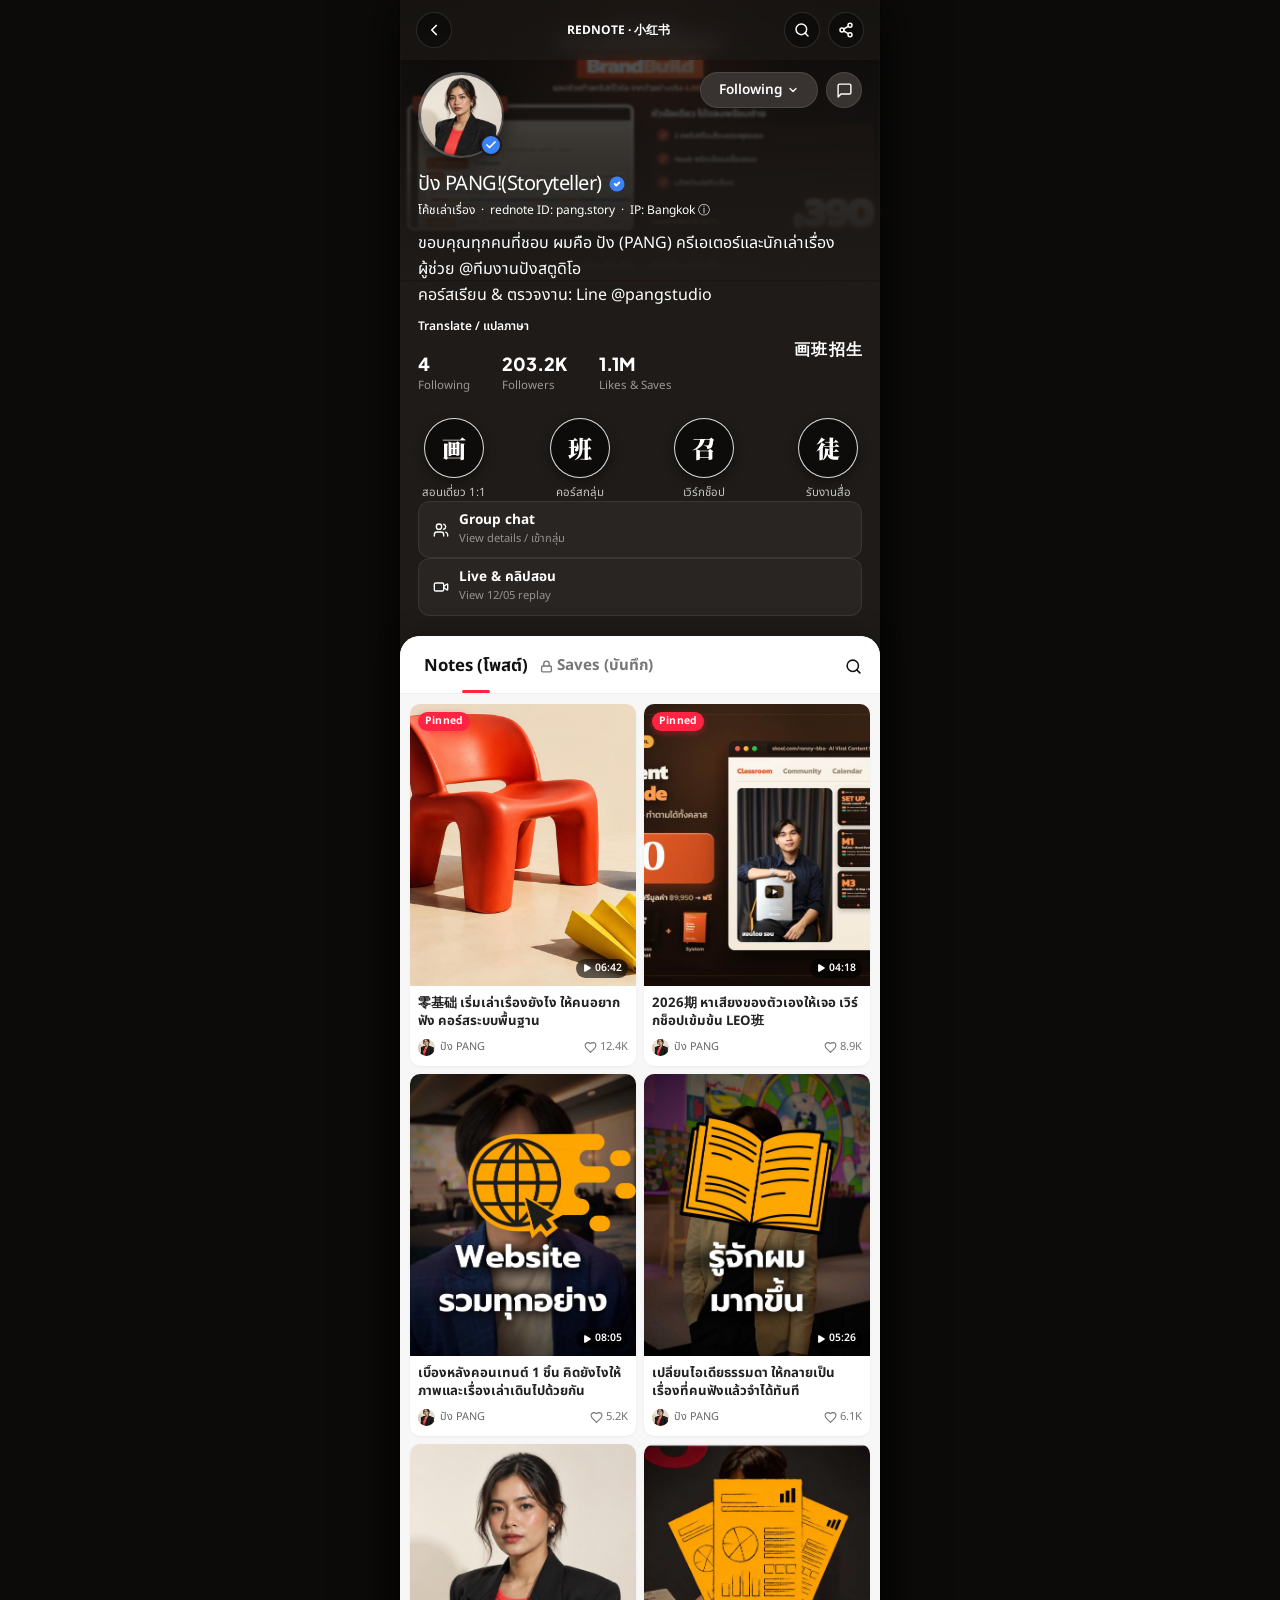
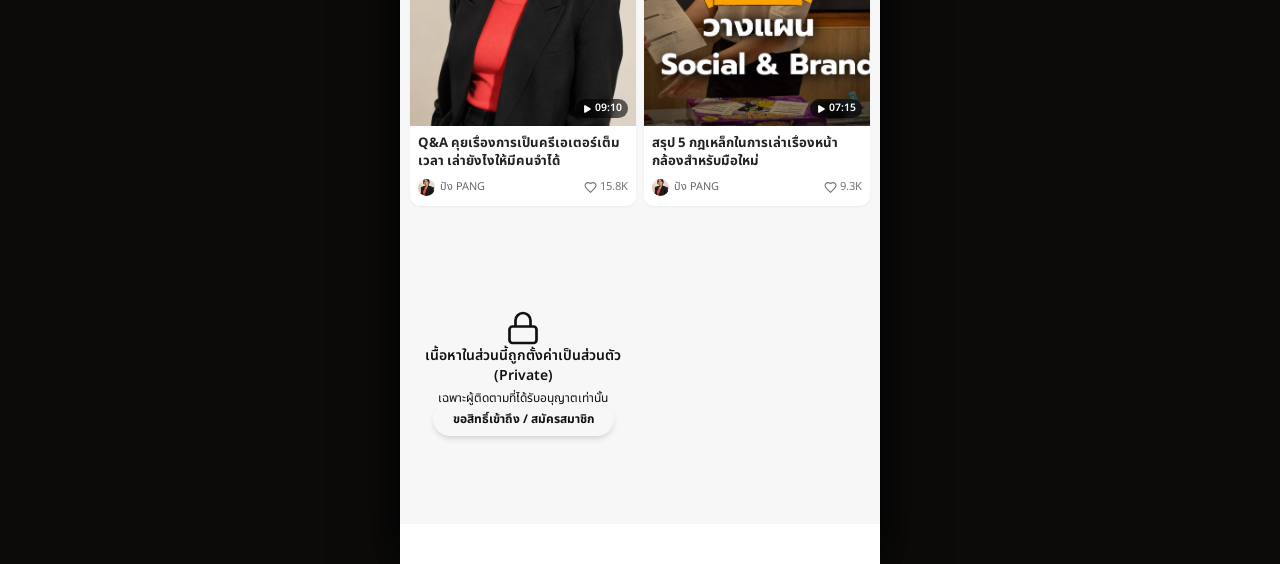
==== index.html @ a96acdc1 "feat: implement Xiaohongshu (RedNote) creator profile mobile app layout" ====
<!DOCTYPE html>
<html lang="th" class="scroll-smooth">
<head>
  <meta charset="utf-8" />
  <meta name="viewport" content="width=device-width, initial-scale=1, maximum-scale=1, user-scalable=no" />
  <title>ปัง PANG! · RedNote Profile (小红书)</title>
  <meta name="description" content="ขอบคุณทุกคนที่ติดตาม ผมคือ ปัง (PANG) โค้ชด้านเล่าเรื่องและคอนเทนต์" />
  <meta property="og:title" content="ปัง PANG! · RedNote Profile" />
  <meta property="og:description" content="เปลี่ยนเสียงของตัวเองให้กลายเป็นเรื่องราวที่คนจำได้" />
  <meta property="og:type" content="profile" />

  <link rel="preload" as="image" href="./images/creator-portrait.jpg" />
  <link rel="preload" as="image" href="./images/video-cover.jpg" />
  <link rel="preload" as="image" href="./images/banner_brandbuild.jpg" />

  <!-- Google Fonts -->
  <link rel="preconnect" href="https://fonts.googleapis.com" />
  <link rel="preconnect" href="https://fonts.gstatic.com" crossorigin />
  <link href="https://fonts.googleapis.com/css2?family=Noto+Sans+Thai:wght@300;400;500;600;700;800;900&family=Plus+Jakarta+Sans:wght@500;600;700;800&family=Noto+Serif+SC:wght@700;900&display=swap" rel="stylesheet" />

  <!-- Tailwind Base -->
  <link rel="stylesheet" href="./css/styles.css" />

  <style>
    :root {
      --rednote-red: #ff2442;
      --rednote-red-hover: #e01d39;
      --rednote-dark-bg: #1e1b18;
      --rednote-card-bg: #292522;
      --rednote-btn-bg: #383330;
      --rednote-border: rgba(255, 255, 255, 0.08);
      --font-thai: 'Noto Sans Thai', -apple-system, BlinkMacSystemFont, sans-serif;
      --font-en: 'Plus Jakarta Sans', -apple-system, BlinkMacSystemFont, sans-serif;
    }

    * {
      -webkit-tap-highlight-color: transparent;
      box-sizing: border-box;
    }

    body {
      background-color: #0c0b0a;
      color: #ffffff;
      font-family: var(--font-thai);
      margin: 0;
      padding: 0;
      min-height: 100vh;
      display: flex;
      justify-content: center;
    }

    /* RedNote Mobile Container Frame */
    .rednote-app-shell {
      width: 100%;
      max-width: 480px;
      min-height: 100vh;
      background-color: var(--rednote-dark-bg);
      position: relative;
      box-shadow: 0 0 50px rgba(0, 0, 0, 0.85);
      display: flex;
      flex-direction: column;
    }

    /* Banner Overlay */
    .banner-backdrop {
      position: absolute;
      top: 0;
      left: 0;
      right: 0;
      height: 280px;
      background-image: url('./images/banner_brandbuild.jpg');
      background-size: cover;
      background-position: center 30%;
      filter: brightness(0.45) blur(1px);
      z-index: 1;
    }
    .banner-gradient {
      position: absolute;
      top: 0;
      left: 0;
      right: 0;
      height: 280px;
      background: linear-gradient(180deg, rgba(30, 27, 24, 0.2) 0%, rgba(30, 27, 24, 0.85) 75%, var(--rednote-dark-bg) 100%);
      z-index: 2;
    }

    /* Top Nav Bar */
    .app-topbar {
      position: sticky;
      top: 0;
      z-index: 40;
      display: flex;
      align-items: center;
      justify-content: space-between;
      padding: 12px 16px;
      backdrop-filter: blur(10px);
      -webkit-backdrop-filter: blur(10px);
      background-color: rgba(30, 27, 24, 0.6);
    }
    .topbar-icon-btn {
      width: 36px;
      height: 36px;
      border-radius: 9999px;
      background-color: rgba(0, 0, 0, 0.35);
      border: 1px solid rgba(255, 255, 255, 0.12);
      display: flex;
      align-items: center;
      justify-content: center;
      color: #ffffff;
      cursor: pointer;
      transition: all 0.15s ease;
    }
    .topbar-icon-btn:hover {
      background-color: rgba(255, 255, 255, 0.2);
    }

    /* Profile Info Block */
    .profile-content {
      position: relative;
      z-index: 10;
      padding: 12px 18px 20px 18px;
    }

    .avatar-wrapper {
      position: relative;
      width: 86px;
      height: 86px;
      border-radius: 9999px;
      padding: 2.5px;
      background: linear-gradient(135deg, rgba(255,255,255,0.4), rgba(255,255,255,0.05));
      box-shadow: 0 8px 20px rgba(0, 0, 0, 0.5);
    }
    .avatar-img {
      width: 100%;
      height: 100%;
      border-radius: 9999px;
      object-fit: cover;
      object-position: top;
    }
    .verified-badge {
      position: absolute;
      bottom: 2px;
      right: 2px;
      width: 22px;
      height: 22px;
      background-color: #3b82f6;
      border-radius: 9999px;
      border: 2px solid var(--rednote-dark-bg);
      display: flex;
      align-items: center;
      justify-content: center;
      color: white;
    }

    /* Stats Numbers */
    .stat-item {
      display: flex;
      flex-direction: column;
      align-items: flex-start;
    }
    .stat-num {
      font-family: var(--font-en);
      font-weight: 800;
      font-size: 1.125rem;
      line-height: 1.1;
      color: #ffffff;
    }
    .stat-label {
      font-size: 0.72rem;
      color: rgba(255, 255, 255, 0.55);
      margin-top: 3px;
    }

    /* Action Buttons (Following, DM) */
    .btn-following {
      background-color: var(--rednote-btn-bg);
      color: #ffffff;
      font-size: 0.85rem;
      font-weight: 600;
      padding: 7px 18px;
      border-radius: 9999px;
      border: 1px solid rgba(255, 255, 255, 0.1);
      display: inline-flex;
      align-items: center;
      gap: 4px;
      cursor: pointer;
      transition: all 0.15s ease;
    }
    .btn-following.not-following {
      background-color: var(--rednote-red);
      border-color: var(--rednote-red);
    }
    .btn-dm {
      width: 36px;
      height: 36px;
      border-radius: 9999px;
      background-color: var(--rednote-btn-bg);
      border: 1px solid rgba(255, 255, 255, 0.1);
      display: inline-flex;
      align-items: center;
      justify-content: center;
      color: #ffffff;
      cursor: pointer;
      transition: all 0.15s ease;
      text-decoration: none;
    }
    .btn-dm:hover, .btn-following:hover {
      opacity: 0.9;
      transform: scale(0.98);
    }

    /* Highlight Stories (画 班 召 徒 Circles) */
    .highlight-story {
      display: flex;
      flex-direction: column;
      align-items: center;
      gap: 6px;
      text-decoration: none;
      cursor: pointer;
      transition: transform 0.15s ease;
    }
    .highlight-story:hover {
      transform: translateY(-2px);
    }
    .highlight-circle {
      width: 60px;
      height: 60px;
      border-radius: 9999px;
      background-color: #0d0c0a;
      border: 1.5px solid rgba(255, 255, 255, 0.85);
      box-shadow: 0 4px 12px rgba(0, 0, 0, 0.4);
      display: flex;
      align-items: center;
      justify-content: center;
      font-family: 'Noto Serif SC', serif, var(--font-thai);
      font-size: 1.5rem;
      font-weight: 900;
      color: #ffffff;
    }
    .highlight-label {
      font-size: 0.72rem;
      color: rgba(255, 255, 255, 0.75);
      font-weight: 400;
    }

    /* Feature Cards (Group chat, Live) */
    .feature-card {
      background-color: var(--rednote-card-bg);
      border: 1px solid var(--rednote-border);
      border-radius: 12px;
      padding: 10px 14px;
      display: flex;
      align-items: center;
      gap: 10px;
      text-decoration: none;
      color: #ffffff;
      transition: all 0.15s ease;
    }
    .feature-card:hover {
      background-color: #322d2a;
      border-color: rgba(255, 255, 255, 0.15);
    }
    .feature-title {
      font-size: 0.85rem;
      font-weight: 700;
      line-height: 1.2;
    }
    .feature-sub {
      font-size: 0.7rem;
      color: rgba(255, 255, 255, 0.5);
      margin-top: 2px;
    }

    /* White Feed Bottom Sheet */
    .feed-sheet {
      position: relative;
      z-index: 20;
      background-color: #ffffff;
      color: #111111;
      border-top-left-radius: 20px;
      border-top-right-radius: 20px;
      box-shadow: 0 -4px 25px rgba(0, 0, 0, 0.25);
      flex: 1;
      padding-bottom: 40px;
    }

    /* Feed Tab Bar */
    .feed-tabs {
      display: flex;
      align-items: center;
      justify-content: space-between;
      padding: 14px 18px 10px 18px;
      border-bottom: 1px solid #f0f0f0;
      position: sticky;
      top: 56px;
      background-color: #ffffff;
      border-top-left-radius: 20px;
      border-top-right-radius: 20px;
      z-index: 30;
    }
    .tab-btn {
      font-size: 0.95rem;
      font-weight: 700;
      color: #777777;
      padding: 4px 6px;
      position: relative;
      cursor: pointer;
      border: none;
      background: none;
      display: inline-flex;
      align-items: center;
      gap: 4px;
      transition: color 0.15s ease;
    }
    .tab-btn.active {
      color: #111111;
      font-size: 1.05rem;
    }
    .tab-btn.active::after {
      content: '';
      position: absolute;
      bottom: -10px;
      left: 50%;
      transform: translateX(-50%);
      width: 28px;
      height: 3px;
      border-radius: 9999px;
      background-color: var(--rednote-red);
    }

    /* 2-Column RedNote Post Cards Grid */
    .feed-grid {
      display: grid;
      grid-template-columns: repeat(2, minmax(0, 1fr));
      gap: 8px;
      padding: 10px 10px 30px 10px;
      background-color: #f7f7f8;
    }
    .feed-card {
      background-color: #ffffff;
      border-radius: 10px;
      overflow: hidden;
      box-shadow: 0 1px 3px rgba(0, 0, 0, 0.05);
      cursor: pointer;
      display: flex;
      flex-direction: column;
      text-decoration: none;
      color: inherit;
      transition: transform 0.15s ease, box-shadow 0.15s ease;
    }
    .feed-card:hover {
      transform: translateY(-2px);
      box-shadow: 0 4px 12px rgba(0, 0, 0, 0.1);
    }
    .card-thumb-wrap {
      position: relative;
      width: 100%;
      background-color: #e5e5e5;
      overflow: hidden;
    }
    .card-thumb {
      width: 100%;
      display: block;
      object-fit: cover;
      aspect-ratio: 4 / 5;
    }
    .card-thumb.landscape {
      aspect-ratio: 16 / 10;
    }
    .badge-pinned {
      position: absolute;
      top: 8px;
      left: 8px;
      background-color: var(--rednote-red);
      color: #ffffff;
      font-size: 0.65rem;
      font-weight: 700;
      padding: 2px 7px;
      border-radius: 9999px;
      box-shadow: 0 2px 6px rgba(255, 36, 66, 0.4);
      z-index: 5;
      letter-spacing: 0.02em;
    }
    .badge-video {
      position: absolute;
      bottom: 8px;
      right: 8px;
      background-color: rgba(0, 0, 0, 0.6);
      backdrop-filter: blur(4px);
      color: #ffffff;
      font-size: 0.65rem;
      font-weight: 600;
      padding: 2px 6px;
      border-radius: 9999px;
      display: flex;
      align-items: center;
      gap: 3px;
      z-index: 5;
    }
    .card-body {
      padding: 9px 8px 10px 8px;
      display: flex;
      flex-direction: column;
      justify-content: space-between;
      flex: 1;
    }
    .card-title {
      font-size: 0.825rem;
      font-weight: 700;
      line-height: 1.35;
      color: #222222;
      display: -webkit-box;
      -webkit-line-clamp: 2;
      -webkit-box-orient: vertical;
      overflow: hidden;
      margin: 0;
    }
    .card-footer {
      display: flex;
      align-items: center;
      justify-content: space-between;
      margin-top: 8px;
    }
    .card-author {
      display: flex;
      align-items: center;
      gap: 5px;
      min-width: 0;
    }
    .card-author-avatar {
      width: 17px;
      height: 17px;
      border-radius: 9999px;
      object-fit: cover;
      flex-shrink: 0;
    }
    .card-author-name {
      font-size: 0.68rem;
      color: #666666;
      white-space: nowrap;
      overflow: hidden;
      text-overflow: ellipsis;
    }
    .like-btn {
      display: flex;
      align-items: center;
      gap: 3px;
      font-size: 0.7rem;
      color: #777777;
      background: none;
      border: none;
      padding: 0;
      cursor: pointer;
      flex-shrink: 0;
    }
    .like-btn.liked {
      color: var(--rednote-red);
    }
    .like-btn.liked svg {
      fill: var(--rednote-red);
      stroke: var(--rednote-red);
    }

    /* Modal / Popup for Contact and Video */
    .rednote-modal {
      display: none;
      position: fixed;
      inset: 0;
      z-index: 100;
      place-items: center;
      padding: 16px;
      background-color: rgba(0, 0, 0, 0.85);
      backdrop-filter: blur(8px);
    }
    .rednote-modal:target, .rednote-modal.open {
      display: grid !important;
    }
    .modal-box {
      width: 100%;
      max-width: 400px;
      background-color: #231f1d;
      border-radius: 20px;
      border: 1px solid rgba(255, 255, 255, 0.12);
      overflow: hidden;
      box-shadow: 0 25px 60px rgba(0, 0, 0, 0.8);
      color: #ffffff;
      animation: modalPop 0.2s cubic-bezier(0.16, 1, 0.3, 1);
    }
    @keyframes modalPop {
      0% { opacity: 0; transform: scale(0.95); }
      100% { opacity: 1; transform: scale(1); }
    }
  </style>
</head>
<body>

  <!-- Outer App Shell (Simulating Xiaohongshu / RedNote profile screen) -->
  <div class="rednote-app-shell">

    <!-- Cinematic Banner Background Layer -->
    <div class="banner-backdrop"></div>
    <div class="banner-gradient"></div>

    <!-- 1. Top Header Bar -->
    <header class="app-topbar">
      <!-- Back Arrow -->
      <a href="#top" class="topbar-icon-btn" aria-label="Back">
        <svg xmlns="http://www.w3.org/2000/svg" width="18" height="18" viewBox="0 0 24 24" fill="none" stroke="currentColor" stroke-width="2.2" stroke-linecap="round" stroke-linejoin="round"><path d="m15 18-6-6 6-6"/></svg>
      </a>

      <!-- Center Title (Shown on scroll or subtitled) -->
      <span class="font-bold text-xs tracking-wider uppercase text-white/70">RedNote · 小红书</span>

      <!-- Right Action Icons: Search & Share -->
      <div class="flex items-center gap-2">
        <button type="button" class="topbar-icon-btn" aria-label="Search" onclick="document.getElementById('feed-search').focus()">
          <svg xmlns="http://www.w3.org/2000/svg" width="16" height="16" viewBox="0 0 24 24" fill="none" stroke="currentColor" stroke-width="2.2" stroke-linecap="round" stroke-linejoin="round"><circle cx="11" cy="11" r="8"/><path d="m21 21-4.3-4.3"/></svg>
        </button>
        <a href="#contact-modal" class="topbar-icon-btn" aria-label="Share Profile">
          <svg xmlns="http://www.w3.org/2000/svg" width="16" height="16" viewBox="0 0 24 24" fill="none" stroke="currentColor" stroke-width="2.2" stroke-linecap="round" stroke-linejoin="round"><circle cx="18" cy="5" r="3"/><circle cx="6" cy="12" r="3"/><circle cx="18" cy="19" r="3"/><line x1="8.59" x2="15.42" y1="13.51" y2="17.49"/><line x1="15.41" x2="8.59" y1="6.51" y2="10.49"/></svg>
        </a>
      </div>
    </header>

    <!-- 2. Creator Profile Section -->
    <section class="profile-content">
      <!-- Avatar & Verified Badge -->
      <div class="flex items-start justify-between">
        <div class="avatar-wrapper">
          <img
            src="./images/creator-portrait.jpg"
            alt="ปัง PANG! (Storyteller)"
            class="avatar-img"
          />
          <div class="verified-badge" title="Official Verified Creator">
            <svg xmlns="http://www.w3.org/2000/svg" width="12" height="12" viewBox="0 0 24 24" fill="none" stroke="currentColor" stroke-width="3.5" stroke-linecap="round" stroke-linejoin="round"><path d="M20 6 9 17l-5-5"/></svg>
          </div>
        </div>

        <!-- Follow & Message Actions (RedNote Style) -->
        <div class="flex items-center gap-2 pt-2">
          <button id="follow-btn" type="button" class="btn-following" onclick="toggleFollow()">
            <span id="follow-text">Following</span>
            <svg id="follow-arrow" xmlns="http://www.w3.org/2000/svg" width="12" height="12" viewBox="0 0 24 24" fill="none" stroke="currentColor" stroke-width="2.5" stroke-linecap="round" stroke-linejoin="round"><path d="m6 9 6 6 6-6"/></svg>
          </button>
          <a href="#contact-modal" class="btn-dm" aria-label="Send direct message">
            <svg xmlns="http://www.w3.org/2000/svg" width="17" height="17" viewBox="0 0 24 24" fill="none" stroke="currentColor" stroke-width="2" stroke-linecap="round" stroke-linejoin="round"><path d="M21 15a2 2 0 0 1-2 2H7l-4 4V5a2 2 0 0 1 2-2h14a2 2 0 0 1 2 2z"/></svg>
          </a>
        </div>
      </div>

      <!-- Creator Name with Verified Mark -->
      <div class="mt-3 flex items-center gap-1.5">
        <h1 class="text-xl font-extrabold tracking-tight text-white flex items-center gap-1.5">
          <span>ปัง PANG!(Storyteller)</span>
          <svg class="text-[#3b82f6] shrink-0" width="18" height="18" viewBox="0 0 24 24" fill="#3b82f6"><circle cx="12" cy="12" r="10"/><path d="m9 12 2 2 4-4" fill="none" stroke="#ffffff" stroke-width="2.5" stroke-linecap="round" stroke-linejoin="round"/></svg>
        </h1>
      </div>

      <!-- ID, Category & Location Tag -->
      <div class="mt-1 flex flex-wrap items-center gap-1.5 text-xs text-white/50">
        <span>โค้ชเล่าเรื่อง</span>
        <span>·</span>
        <span>rednote ID: pang.story</span>
        <span>·</span>
        <span>IP: Bangkok ⓘ</span>
      </div>

      <!-- Bio / Description -->
      <div class="mt-3 text-[13px] leading-relaxed text-white/90">
        <p>ขอบคุณทุกคนที่ชอบ ผมคือ ปัง (PANG) ครีเอเตอร์และนักเล่าเรื่อง</p>
        <p class="text-white/70">ผู้ช่วย @ทีมงานปังสตูดิโอ</p>
        <p class="text-white/70">คอร์สเรียน & ตรวจงาน: Line @pangstudio</p>
        <p class="mt-1">
          <a href="#contact-modal" class="text-xs font-semibold text-white/50 hover:text-white/80 underline decoration-white/30">Translate / แปลภาษา</a>
        </p>
      </div>

      <!-- Watermark behind header (Directly from user reference screenshot) -->
      <div class="absolute right-4 top-14 font-serif text-5xl font-black tracking-widest text-white/10 select-none pointer-events-none z-0">
        画班招生
      </div>

      <!-- Stats Bar (Following, Followers, Likes & Saves) -->
      <div class="mt-4 flex items-center gap-8">
        <div class="stat-item">
          <span class="stat-num">4</span>
          <span class="stat-label">Following</span>
        </div>
        <div class="stat-item">
          <span class="stat-num">203.2K</span>
          <span class="stat-label">Followers</span>
        </div>
        <div class="stat-item">
          <span class="stat-num">1.1M</span>
          <span class="stat-label">Likes & Saves</span>
        </div>
      </div>

      <!-- 3. RedNote Highlight Story Circles (画 班 召 徒 / เล่า เรื่อง เป็น ภาพ) -->
      <div class="mt-6 flex items-center justify-between px-1">
        <!-- Circle 1: เล่า / 1:1 -->
        <a href="#contact-modal" class="highlight-story">
          <div class="highlight-circle">
            <span>画</span>
          </div>
          <span class="highlight-label">สอนเดี่ยว 1:1</span>
        </a>

        <!-- Circle 2: คอร์ส / 班 -->
        <a href="#contact-modal" class="highlight-story">
          <div class="highlight-circle">
            <span>班</span>
          </div>
          <span class="highlight-label">คอร์สกลุ่ม</span>
        </a>

        <!-- Circle 3: เวิร์กช็อป / 召 -->
        <a href="#contact-modal" class="highlight-story">
          <div class="highlight-circle">
            <span>召</span>
          </div>
          <span class="highlight-label">เวิร์กช็อป</span>
        </a>

        <!-- Circle 4: ผลงาน / 徒 -->
        <a href="#contact-modal" class="highlight-story">
          <div class="highlight-circle">
            <span>徒</span>
          </div>
          <span class="highlight-label">รับงานสื่อ</span>
        </a>
      </div>

      <!-- 4. Quick Action Cards (Group chat & Live Replay) -->
      <div class="mt-5 grid grid-cols-2 gap-2.5">
        <a href="#contact-modal" class="feature-card">
          <div class="grid size-8 shrink-0 place-items-center rounded-lg bg-white/10 text-white">
            <svg xmlns="http://www.w3.org/2000/svg" width="16" height="16" viewBox="0 0 24 24" fill="none" stroke="currentColor" stroke-width="2" stroke-linecap="round" stroke-linejoin="round"><path d="M16 21v-2a4 4 0 0 0-4-4H6a4 4 0 0 0-4 4v2"/><circle cx="9" cy="7" r="4"/><path d="M22 21v-2a4 4 0 0 0-3-3.87"/><path d="M16 3.13a4 4 0 0 1 0 7.75"/></svg>
          </div>
          <div>
            <div class="feature-title">Group chat</div>
            <div class="feature-sub">View details / เข้ากลุ่ม</div>
          </div>
        </a>

        <a href="#work-video-modal" class="feature-card">
          <div class="grid size-8 shrink-0 place-items-center rounded-lg bg-white/10 text-white">
            <svg xmlns="http://www.w3.org/2000/svg" width="16" height="16" viewBox="0 0 24 24" fill="none" stroke="currentColor" stroke-width="2" stroke-linecap="round" stroke-linejoin="round"><path d="m16 13 5.223 3.482a.5.5 0 0 0 .777-.416V7.934a.5.5 0 0 0-.777-.416L16 11"/><rect width="14" height="12" x="2" y="6" rx="2"/></svg>
          </div>
          <div>
            <div class="feature-title">Live & คลิปสอน</div>
            <div class="feature-sub">View 12/05 replay</div>
          </div>
        </a>
      </div>
    </section>

    <!-- 5. White Feed Bottom Sheet (Notes & Saves Tabs) -->
    <section class="feed-sheet">
      <!-- Feed Tab Bar -->
      <div class="feed-tabs">
        <div class="flex items-center gap-6">
          <button type="button" class="tab-btn active" id="tab-notes" onclick="switchTab('notes')">
            <span>Notes (โพสต์)</span>
          </button>
          <button type="button" class="tab-btn" id="tab-saves" onclick="switchTab('saves')">
            <svg xmlns="http://www.w3.org/2000/svg" width="13" height="13" viewBox="0 0 24 24" fill="none" stroke="currentColor" stroke-width="2.5" stroke-linecap="round" stroke-linejoin="round"><rect width="18" height="11" x="3" y="11" rx="2" ry="2"/><path d="M7 11V7a5 5 0 0 1 10 0v4"/></svg>
            <span>Saves (บันทึก)</span>
          </button>
        </div>

        <!-- Search Icon inside feed -->
        <button type="button" class="p-1.5 text-gray-500 hover:text-black transition" onclick="focusSearch()">
          <svg xmlns="http://www.w3.org/2000/svg" width="17" height="17" viewBox="0 0 24 24" fill="none" stroke="currentColor" stroke-width="2.2" stroke-linecap="round" stroke-linejoin="round"><circle cx="11" cy="11" r="8"/><path d="m21 21-4.3-4.3"/></svg>
        </button>
      </div>

      <!-- Search Input Box (Hidden by default, togglable) -->
      <div id="search-box" class="hidden px-3 pt-2.5">
        <input
          id="feed-search"
          type="text"
          placeholder="ค้นหาคอนเทนต์ในโพสต์..."
          oninput="filterPosts(this.value)"
          class="w-full rounded-full border border-gray-200 bg-gray-100 px-4 py-1.5 text-xs text-black outline-none focus:border-red-500"
        />
      </div>

      <!-- 6. 2-Column RedNote Post Cards Grid (Notes Feed) -->
      <div id="notes-grid" class="feed-grid">

        <!-- Card 1: Pinned / ปักหมุด (Cover Video) -->
        <div class="feed-card" onclick="openPostModal('เริ่มเล่าเรื่องยังไง ให้คนอยากฟัง (คอร์สระบบพื้นฐาน)', './images/video-cover.jpg', '06:42', 'แชร์วิธีเรียบเรียงความคิดให้เป็นโครงสร้างเรื่องเล่าที่คนอยากฟังจนจบ เหมาะสำหรับคนที่อยากเริ่มต้นทำคอนเทนต์แต่ไม่รู้จะเริ่มตรงไหน')">
          <div class="card-thumb-wrap">
            <span class="badge-pinned">Pinned</span>
            <span class="badge-video">
              <svg xmlns="http://www.w3.org/2000/svg" width="10" height="10" viewBox="0 0 24 24" fill="currentColor"><path d="M5 5a2 2 0 0 1 3.008-1.728l11.997 6.998a2 2 0 0 1 .003 3.458l-12 7A2 2 0 0 1 5 19z"/></svg>
              06:42
            </span>
            <img src="./images/video-cover.jpg" alt="เริ่มเล่าเรื่องยังไง" class="card-thumb" />
          </div>
          <div class="card-body">
            <h3 class="card-title">零基础 เริ่มเล่าเรื่องยังไง ให้คนอยากฟัง คอร์สระบบพื้นฐาน</h3>
            <div class="card-footer">
              <div class="card-author">
                <img src="./images/creator-portrait.jpg" alt="PANG" class="card-author-avatar" />
                <span class="card-author-name">ปัง PANG</span>
              </div>
              <button type="button" class="like-btn" onclick="event.stopPropagation(); toggleLike(this, 12400)">
                <svg xmlns="http://www.w3.org/2000/svg" width="13" height="13" viewBox="0 0 24 24" fill="none" stroke="currentColor" stroke-width="2" stroke-linecap="round" stroke-linejoin="round"><path d="M19 14c1.49-1.46 3-3.21 3-5.5A5.5 5.5 0 0 0 16.5 3c-1.76 0-3 .5-4.5 2-1.5-1.5-2.74-2-4.5-2A5.5 5.5 0 0 0 2 8.5c0 2.3 1.5 4.05 3 5.5l7 7Z"/></svg>
                <span>12.4K</span>
              </button>
            </div>
          </div>
        </div>

        <!-- Card 2: Pinned / ปักหมุด (2026 เวิร์กช็อป) -->
        <div class="feed-card" onclick="openPostModal('2026期 หาเสียงของตัวเองให้เจอ เวิร์กช็อปออนไลน์', './images/banner_aivcs.jpg', '04:18', 'เวิร์กช็อปเข้มข้น 8 สัปดาห์ ค้นหาแก่นแท้และสไตล์ของตัวเอง ไม่ต้องตามใคร พร้อมแบบฝึกหัดและการตรวจการบ้านรายคน')">
          <div class="card-thumb-wrap">
            <span class="badge-pinned">Pinned</span>
            <span class="badge-video">
              <svg xmlns="http://www.w3.org/2000/svg" width="10" height="10" viewBox="0 0 24 24" fill="currentColor"><path d="M5 5a2 2 0 0 1 3.008-1.728l11.997 6.998a2 2 0 0 1 .003 3.458l-12 7A2 2 0 0 1 5 19z"/></svg>
              04:18
            </span>
            <img src="./images/banner_aivcs.jpg" alt="2026 หาเสียงของตัวเองให้เจอ" class="card-thumb" />
          </div>
          <div class="card-body">
            <h3 class="card-title">2026期 หาเสียงของตัวเองให้เจอ เวิร์กช็อปเข้มข้น LEO班</h3>
            <div class="card-footer">
              <div class="card-author">
                <img src="./images/creator-portrait.jpg" alt="PANG" class="card-author-avatar" />
                <span class="card-author-name">ปัง PANG</span>
              </div>
              <button type="button" class="like-btn" onclick="event.stopPropagation(); toggleLike(this, 8900)">
                <svg xmlns="http://www.w3.org/2000/svg" width="13" height="13" viewBox="0 0 24 24" fill="none" stroke="currentColor" stroke-width="2" stroke-linecap="round" stroke-linejoin="round"><path d="M19 14c1.49-1.46 3-3.21 3-5.5A5.5 5.5 0 0 0 16.5 3c-1.76 0-3 .5-4.5 2-1.5-1.5-2.74-2-4.5-2A5.5 5.5 0 0 0 2 8.5c0 2.3 1.5 4.05 3 5.5l7 7Z"/></svg>
                <span>8.9K</span>
              </button>
            </div>
          </div>
        </div>

        <!-- Card 3: เบื้องหลังคอนเทนต์หนึ่งชิ้น -->
        <div class="feed-card" onclick="openPostModal('เบื้องหลังคอนเทนต์หนึ่งชิ้น ตั้งแต่ไอเดียจนถ่ายจบ', './images/grid_1.jpg', '08:05', 'เจาะลึกกระบวนการคิด เบื้องหลังการเตรียมพร็อพ การเซ็ตฉาก และการใช้ Storyboard ให้ทำงานได้ไวขึ้น')">
          <div class="card-thumb-wrap">
            <span class="badge-video">
              <svg xmlns="http://www.w3.org/2000/svg" width="10" height="10" viewBox="0 0 24 24" fill="currentColor"><path d="M5 5a2 2 0 0 1 3.008-1.728l11.997 6.998a2 2 0 0 1 .003 3.458l-12 7A2 2 0 0 1 5 19z"/></svg>
              08:05
            </span>
            <img src="./images/grid_1.jpg" alt="เบื้องหลังคอนเทนต์" class="card-thumb" />
          </div>
          <div class="card-body">
            <h3 class="card-title">เบื้องหลังคอนเทนต์ 1 ชิ้น คิดยังไงให้ภาพและเรื่องเล่าเดินไปด้วยกัน</h3>
            <div class="card-footer">
              <div class="card-author">
                <img src="./images/creator-portrait.jpg" alt="PANG" class="card-author-avatar" />
                <span class="card-author-name">ปัง PANG</span>
              </div>
              <button type="button" class="like-btn" onclick="event.stopPropagation(); toggleLike(this, 5210)">
                <svg xmlns="http://www.w3.org/2000/svg" width="13" height="13" viewBox="0 0 24 24" fill="none" stroke="currentColor" stroke-width="2" stroke-linecap="round" stroke-linejoin="round"><path d="M19 14c1.49-1.46 3-3.21 3-5.5A5.5 5.5 0 0 0 16.5 3c-1.76 0-3 .5-4.5 2-1.5-1.5-2.74-2-4.5-2A5.5 5.5 0 0 0 2 8.5c0 2.3 1.5 4.05 3 5.5l7 7Z"/></svg>
                <span>5.2K</span>
              </button>
            </div>
          </div>
        </div>

        <!-- Card 4: เปลี่ยนไอเดียธรรมดา -->
        <div class="feed-card" onclick="openPostModal('เปลี่ยนไอเดียธรรมดา ให้กลายเป็นเรื่องที่คนอยากแชร์', './images/grid_2.jpg', '05:26', 'เทคนิค Hook ใน 3 วินาทีแรก และการสร้างจังหวะจะโคนในการเล่าเรื่องให้ผู้ฟังรู้สึกมีส่วนร่วมตลอดเวลา')">
          <div class="card-thumb-wrap">
            <span class="badge-video">
              <svg xmlns="http://www.w3.org/2000/svg" width="10" height="10" viewBox="0 0 24 24" fill="currentColor"><path d="M5 5a2 2 0 0 1 3.008-1.728l11.997 6.998a2 2 0 0 1 .003 3.458l-12 7A2 2 0 0 1 5 19z"/></svg>
              05:26
            </span>
            <img src="./images/grid_2.jpg" alt="เปลี่ยนไอเดียธรรมดา" class="card-thumb" />
          </div>
          <div class="card-body">
            <h3 class="card-title">เปลี่ยนไอเดียธรรมดา ให้กลายเป็นเรื่องที่คนฟังแล้วจำได้ทันที</h3>
            <div class="card-footer">
              <div class="card-author">
                <img src="./images/creator-portrait.jpg" alt="PANG" class="card-author-avatar" />
                <span class="card-author-name">ปัง PANG</span>
              </div>
              <button type="button" class="like-btn" onclick="event.stopPropagation(); toggleLike(this, 6140)">
                <svg xmlns="http://www.w3.org/2000/svg" width="13" height="13" viewBox="0 0 24 24" fill="none" stroke="currentColor" stroke-width="2" stroke-linecap="round" stroke-linejoin="round"><path d="M19 14c1.49-1.46 3-3.21 3-5.5A5.5 5.5 0 0 0 16.5 3c-1.76 0-3 .5-4.5 2-1.5-1.5-2.74-2-4.5-2A5.5 5.5 0 0 0 2 8.5c0 2.3 1.5 4.05 3 5.5l7 7Z"/></svg>
                <span>6.1K</span>
              </button>
            </div>
          </div>
        </div>

        <!-- Card 5: คุยเรื่องการเป็นครีเอเตอร์ -->
        <div class="feed-card" onclick="openPostModal('Q&A คุยเรื่องการเป็นครีเอเตอร์เต็มเวลา เล่ายังไงให้คนจำได้', './images/creator-portrait.jpg', '09:10', 'ตอบคำถามยอดฮิตจากผู้เรียน: จะเริ่มสร้างตัวตนต้องทำอย่างไร มีความกลัวกล้องแก้ยังไง และการวางแผนคอนเทนต์ระยะยาว')">
          <div class="card-thumb-wrap">
            <span class="badge-video">
              <svg xmlns="http://www.w3.org/2000/svg" width="10" height="10" viewBox="0 0 24 24" fill="currentColor"><path d="M5 5a2 2 0 0 1 3.008-1.728l11.997 6.998a2 2 0 0 1 .003 3.458l-12 7A2 2 0 0 1 5 19z"/></svg>
              09:10
            </span>
            <img src="./images/creator-portrait.jpg" alt="คุยเรื่องการเป็นครีเอเตอร์" class="card-thumb" />
          </div>
          <div class="card-body">
            <h3 class="card-title">Q&A คุยเรื่องการเป็นครีเอเตอร์เต็มเวลา เล่ายังไงให้มีคนจำได้</h3>
            <div class="card-footer">
              <div class="card-author">
                <img src="./images/creator-portrait.jpg" alt="PANG" class="card-author-avatar" />
                <span class="card-author-name">ปัง PANG</span>
              </div>
              <button type="button" class="like-btn" onclick="event.stopPropagation(); toggleLike(this, 15800)">
                <svg xmlns="http://www.w3.org/2000/svg" width="13" height="13" viewBox="0 0 24 24" fill="none" stroke="currentColor" stroke-width="2" stroke-linecap="round" stroke-linejoin="round"><path d="M19 14c1.49-1.46 3-3.21 3-5.5A5.5 5.5 0 0 0 16.5 3c-1.76 0-3 .5-4.5 2-1.5-1.5-2.74-2-4.5-2A5.5 5.5 0 0 0 2 8.5c0 2.3 1.5 4.05 3 5.5l7 7Z"/></svg>
                <span>15.8K</span>
              </button>
            </div>
          </div>
        </div>

        <!-- Card 6: สรุป 5 กฎเหล็ก -->
        <div class="feed-card" onclick="openPostModal('สรุป 5 กฎเหล็กในการเล่าเรื่องสำหรับมือใหม่', './images/grid_3.jpg', '07:15', '5 สิ่งที่ควรทำและ 3 สิ่งที่ห้ามทำเมื่อเริ่มเล่าเรื่องหน้ากล้อง พร้อมสูตรสคริปต์ 1 นาทีที่ใครก็พูดตามได้')">
          <div class="card-thumb-wrap">
            <span class="badge-video">
              <svg xmlns="http://www.w3.org/2000/svg" width="10" height="10" viewBox="0 0 24 24" fill="currentColor"><path d="M5 5a2 2 0 0 1 3.008-1.728l11.997 6.998a2 2 0 0 1 .003 3.458l-12 7A2 2 0 0 1 5 19z"/></svg>
              07:15
            </span>
            <img src="./images/grid_3.jpg" alt="สรุป 5 กฎเหล็ก" class="card-thumb" />
          </div>
          <div class="card-body">
            <h3 class="card-title">สรุป 5 กฎเหล็กในการเล่าเรื่องหน้ากล้องสำหรับมือใหม่</h3>
            <div class="card-footer">
              <div class="card-author">
                <img src="./images/creator-portrait.jpg" alt="PANG" class="card-author-avatar" />
                <span class="card-author-name">ปัง PANG</span>
              </div>
              <button type="button" class="like-btn" onclick="event.stopPropagation(); toggleLike(this, 9320)">
                <svg xmlns="http://www.w3.org/2000/svg" width="13" height="13" viewBox="0 0 24 24" fill="none" stroke="currentColor" stroke-width="2" stroke-linecap="round" stroke-linejoin="round"><path d="M19 14c1.49-1.46 3-3.21 3-5.5A5.5 5.5 0 0 0 16.5 3c-1.76 0-3 .5-4.5 2-1.5-1.5-2.74-2-4.5-2A5.5 5.5 0 0 0 2 8.5c0 2.3 1.5 4.05 3 5.5l7 7Z"/></svg>
                <span>9.3K</span>
              </button>
            </div>
          </div>
        </div>

      </div>

      <!-- Saves Feed (Hidden by default, shown when Saves tab is active) -->
      <div id="saves-grid" class="feed-grid hidden">
        <div class="col-span-2 py-16 text-center text-gray-400">
          <svg class="mx-auto mb-3 text-gray-300" width="36" height="36" viewBox="0 0 24 24" fill="none" stroke="currentColor" stroke-width="1.8"><rect width="18" height="11" x="3" y="11" rx="2" ry="2"/><path d="M7 11V7a5 5 0 0 1 10 0v4"/></svg>
          <p class="text-sm font-semibold text-gray-600">เนื้อหาในส่วนนี้ถูกตั้งค่าเป็นส่วนตัว (Private)</p>
          <p class="mt-1 text-xs text-gray-400">เฉพาะผู้ติดตามที่ได้รับอนุญาตเท่านั้น</p>
          <a href="#contact-modal" class="mt-4 inline-block rounded-full bg-[#ff2442] px-5 py-2 text-xs font-bold text-white shadow-md">
            ขอสิทธิ์เข้าถึง / สมัครสมาชิก
          </a>
        </div>
      </div>
    </section>

  </div>

  <!-- 7. Interactive Post Detail Modal -->
  <div id="post-modal" class="rednote-modal" onclick="closePostModal(event)">
    <div class="modal-box" onclick="event.stopPropagation()">
      <div class="relative">
        <img id="modal-img" src="./images/video-cover.jpg" alt="Cover" class="aspect-video w-full object-cover" />
        <button type="button" onclick="closePostModal()" class="absolute right-3 top-3 grid size-8 place-items-center rounded-full bg-black/60 text-white backdrop-blur-sm hover:bg-black/90">
          <svg xmlns="http://www.w3.org/2000/svg" width="16" height="16" viewBox="0 0 24 24" fill="none" stroke="currentColor" stroke-width="2.5"><path d="M18 6 6 18"/><path d="m6 6 12 12"/></svg>
        </button>
        <span id="modal-badge" class="absolute bottom-3 right-3 rounded-full bg-black/70 px-2.5 py-1 text-xs font-bold text-white">06:42</span>
      </div>
      <div class="p-5">
        <div class="flex items-center gap-2 mb-3">
          <img src="./images/creator-portrait.jpg" alt="Author" class="size-6 rounded-full object-cover" />
          <span class="text-xs font-bold text-white">ปัง PANG!(Storyteller)</span>
          <span class="text-xs text-white/40">· เจ้าของโพสต์</span>
        </div>
        <h2 id="modal-title" class="text-base font-extrabold text-white leading-snug">ชื่อโพสต์</h2>
        <p id="modal-desc" class="mt-2 text-xs leading-relaxed text-white/70">รายละเอียดคอนเทนต์</p>

        <div class="mt-6 flex items-center gap-3">
          <a href="https://www.youtube.com/" target="_blank" rel="noreferrer" class="flex-1 rounded-full bg-[#ff2442] py-2.5 text-center text-xs font-bold text-white shadow-md hover:bg-[#e01d39] transition">
            ▶ ดูคลิปเต็มบน YouTube
          </a>
          <a href="#contact-modal" class="flex-1 rounded-full border border-white/20 bg-white/10 py-2.5 text-center text-xs font-bold text-white hover:bg-white/20 transition">
            💬 ทักคุยเรื่องคอร์ส
          </a>
        </div>
      </div>
    </div>
  </div>

  <!-- 8. Contact & Social Channels Modal -->
  <div id="contact-modal" class="rednote-modal">
    <a href="#" class="absolute inset-0"></a>
    <div class="modal-box relative z-10 p-6">
      <div class="flex items-center justify-between border-b border-white/10 pb-4">
        <div>
          <span class="text-xs font-bold text-[#ff2442]">REDNOTE · ช่องทางติดต่อ</span>
          <h3 class="text-lg font-extrabold text-white mt-0.5">ติดต่อครีเอเตอร์ ปัง (PANG)</h3>
        </div>
        <a href="#" class="grid size-8 place-items-center rounded-full bg-white/10 text-white/70 hover:bg-white/20 hover:text-white">
          <svg xmlns="http://www.w3.org/2000/svg" width="16" height="16" viewBox="0 0 24 24" fill="none" stroke="currentColor" stroke-width="2.5"><path d="M18 6 6 18"/><path d="m6 6 12 12"/></svg>
        </a>
      </div>

      <p class="mt-3 text-xs leading-relaxed text-white/70">
        สนใจเรียน 1:1, คอร์สกลุ่ม หรือติดต่องานบรรยายและโปรดักชัน สามารถเลือกติดต่อได้ตามช่องทางด้านล่างครับ:
      </p>

      <div class="mt-5 grid grid-cols-2 gap-2.5">
        <a href="https://line.me/" target="_blank" rel="noreferrer" class="flex items-center gap-2 rounded-xl border border-white/15 bg-white/5 p-3 text-xs font-bold text-white hover:border-[#ff2442] hover:bg-white/10 transition">
          <span class="grid size-6 place-items-center rounded-lg bg-[#06c755] text-white text-[10px]">LINE</span>
          <span>LINE Official</span>
        </a>

        <a href="https://www.instagram.com/" target="_blank" rel="noreferrer" class="flex items-center gap-2 rounded-xl border border-white/15 bg-white/5 p-3 text-xs font-bold text-white hover:border-[#ff2442] hover:bg-white/10 transition">
          <span class="grid size-6 place-items-center rounded-lg bg-gradient-to-tr from-[#fd5949] to-[#d6249f] text-white text-[10px]">IG</span>
          <span>Instagram</span>
        </a>

        <a href="https://www.youtube.com/" target="_blank" rel="noreferrer" class="flex items-center gap-2 rounded-xl border border-white/15 bg-white/5 p-3 text-xs font-bold text-white hover:border-[#ff2442] hover:bg-white/10 transition">
          <span class="grid size-6 place-items-center rounded-lg bg-[#ff0000] text-white text-[10px]">YT</span>
          <span>YouTube</span>
        </a>

        <a href="mailto:hello@example.com" class="flex items-center gap-2 rounded-xl border border-white/15 bg-white/5 p-3 text-xs font-bold text-white hover:border-[#ff2442] hover:bg-white/10 transition">
          <span class="grid size-6 place-items-center rounded-lg bg-[#3b82f6] text-white text-[10px]">@</span>
          <span>Email Us</span>
        </a>
      </div>

      <div class="mt-5 border-t border-white/10 pt-4 text-center">
        <p class="text-[11px] text-white/40">© 2026 PANG STUDIO · REDNOTE PROFILE</p>
      </div>
    </div>
  </div>

  <!-- 9. Video Replay Modal -->
  <div id="work-video-modal" class="rednote-modal">
    <a href="#" class="absolute inset-0"></a>
    <div class="modal-box relative z-10 p-6">
      <div class="flex items-center justify-between border-b border-white/10 pb-3">
        <h3 class="text-sm font-bold text-white">Live Replay & คอร์สวิดีโอ</h3>
        <a href="#" class="grid size-8 place-items-center rounded-full bg-white/10 text-white/70 hover:bg-white/20 hover:text-white">
          <svg xmlns="http://www.w3.org/2000/svg" width="16" height="16" viewBox="0 0 24 24" fill="none" stroke="currentColor" stroke-width="2.5"><path d="M18 6 6 18"/><path d="m6 6 12 12"/></svg>
        </a>
      </div>
      <div class="mt-4">
        <img src="./images/video-cover.jpg" alt="Video cover" class="aspect-video w-full rounded-xl object-cover" />
        <h4 class="mt-3 text-sm font-extrabold text-white">เริ่มเล่าเรื่องยังไง ให้คนอยากฟัง (Live 12/05)</h4>
        <p class="mt-1 text-xs text-white/60">บันทึกวิดีโอคอร์สถ่ายทอดสดความยาว 45 นาที พร้อมเอกสารประกอบการเรียน</p>
        <a href="https://www.youtube.com/" target="_blank" rel="noreferrer" class="mt-4 block rounded-full bg-[#ff2442] py-2.5 text-center text-xs font-bold text-white shadow-md hover:bg-[#e01d39] transition">
          ▶ ดูวิดีโอย้อนหลังแบบเต็ม
        </a>
      </div>
    </div>
  </div>

  <!-- JavaScript Interactivity -->
  <script>
    // 1. Follow Button Toggle
    let isFollowing = true;
    function toggleFollow() {
      isFollowing = !isFollowing;
      const btn = document.getElementById('follow-btn');
      const text = document.getElementById('follow-text');
      const arrow = document.getElementById('follow-arrow');

      if (isFollowing) {
        btn.classList.remove('not-following');
        text.textContent = 'Following';
        arrow.style.display = 'inline-block';
      } else {
        btn.classList.add('not-following');
        text.textContent = '+ Follow';
        arrow.style.display = 'none';
      }
    }

    // 2. Tab Switcher (Notes vs Saves)
    function switchTab(tab) {
      const tabNotes = document.getElementById('tab-notes');
      const tabSaves = document.getElementById('tab-saves');
      const gridNotes = document.getElementById('notes-grid');
      const gridSaves = document.getElementById('saves-grid');

      if (tab === 'notes') {
        tabNotes.classList.add('active');
        tabSaves.classList.remove('active');
        gridNotes.classList.remove('hidden');
        gridSaves.classList.add('hidden');
      } else {
        tabSaves.classList.add('active');
        tabNotes.classList.remove('active');
        gridSaves.classList.remove('hidden');
        gridNotes.classList.add('hidden');
      }
    }

    // 3. Search Focus
    function focusSearch() {
      const searchBox = document.getElementById('search-box');
      searchBox.classList.toggle('hidden');
      if (!searchBox.classList.contains('hidden')) {
        document.getElementById('feed-search').focus();
      }
    }

    // 4. Like Counter Toggle
    function toggleLike(btn, baseCount) {
      const isLiked = btn.classList.contains('liked');
      const span = btn.querySelector('span');

      if (isLiked) {
        btn.classList.remove('liked');
        span.textContent = formatCount(baseCount);
      } else {
        btn.classList.add('liked');
        span.textContent = formatCount(baseCount + 1);
      }
    }

    function formatCount(num) {
      if (num >= 1000) {
        return (num / 1000).toFixed(1) + 'K';
      }
      return num;
    }

    // 5. Post Detail Modal
    function openPostModal(title, img, badge, desc) {
      document.getElementById('modal-title').textContent = title;
      document.getElementById('modal-img').src = img;
      document.getElementById('modal-badge').textContent = badge;
      document.getElementById('modal-desc').textContent = desc;
      document.getElementById('post-modal').classList.add('open');
    }

    function closePostModal(e) {
      document.getElementById('post-modal').classList.remove('open');
    }

    // 6. Filter posts
    function filterPosts(keyword) {
      const cards = document.querySelectorAll('#notes-grid .feed-card');
      const lower = keyword.toLowerCase().trim();
      cards.forEach(card => {
        const title = card.querySelector('.card-title').textContent.toLowerCase();
        if (!lower || title.includes(lower)) {
          card.style.display = 'flex';
        } else {
          card.style.display = 'none';
        }
      });
    }
  </script>
</body>
</html>
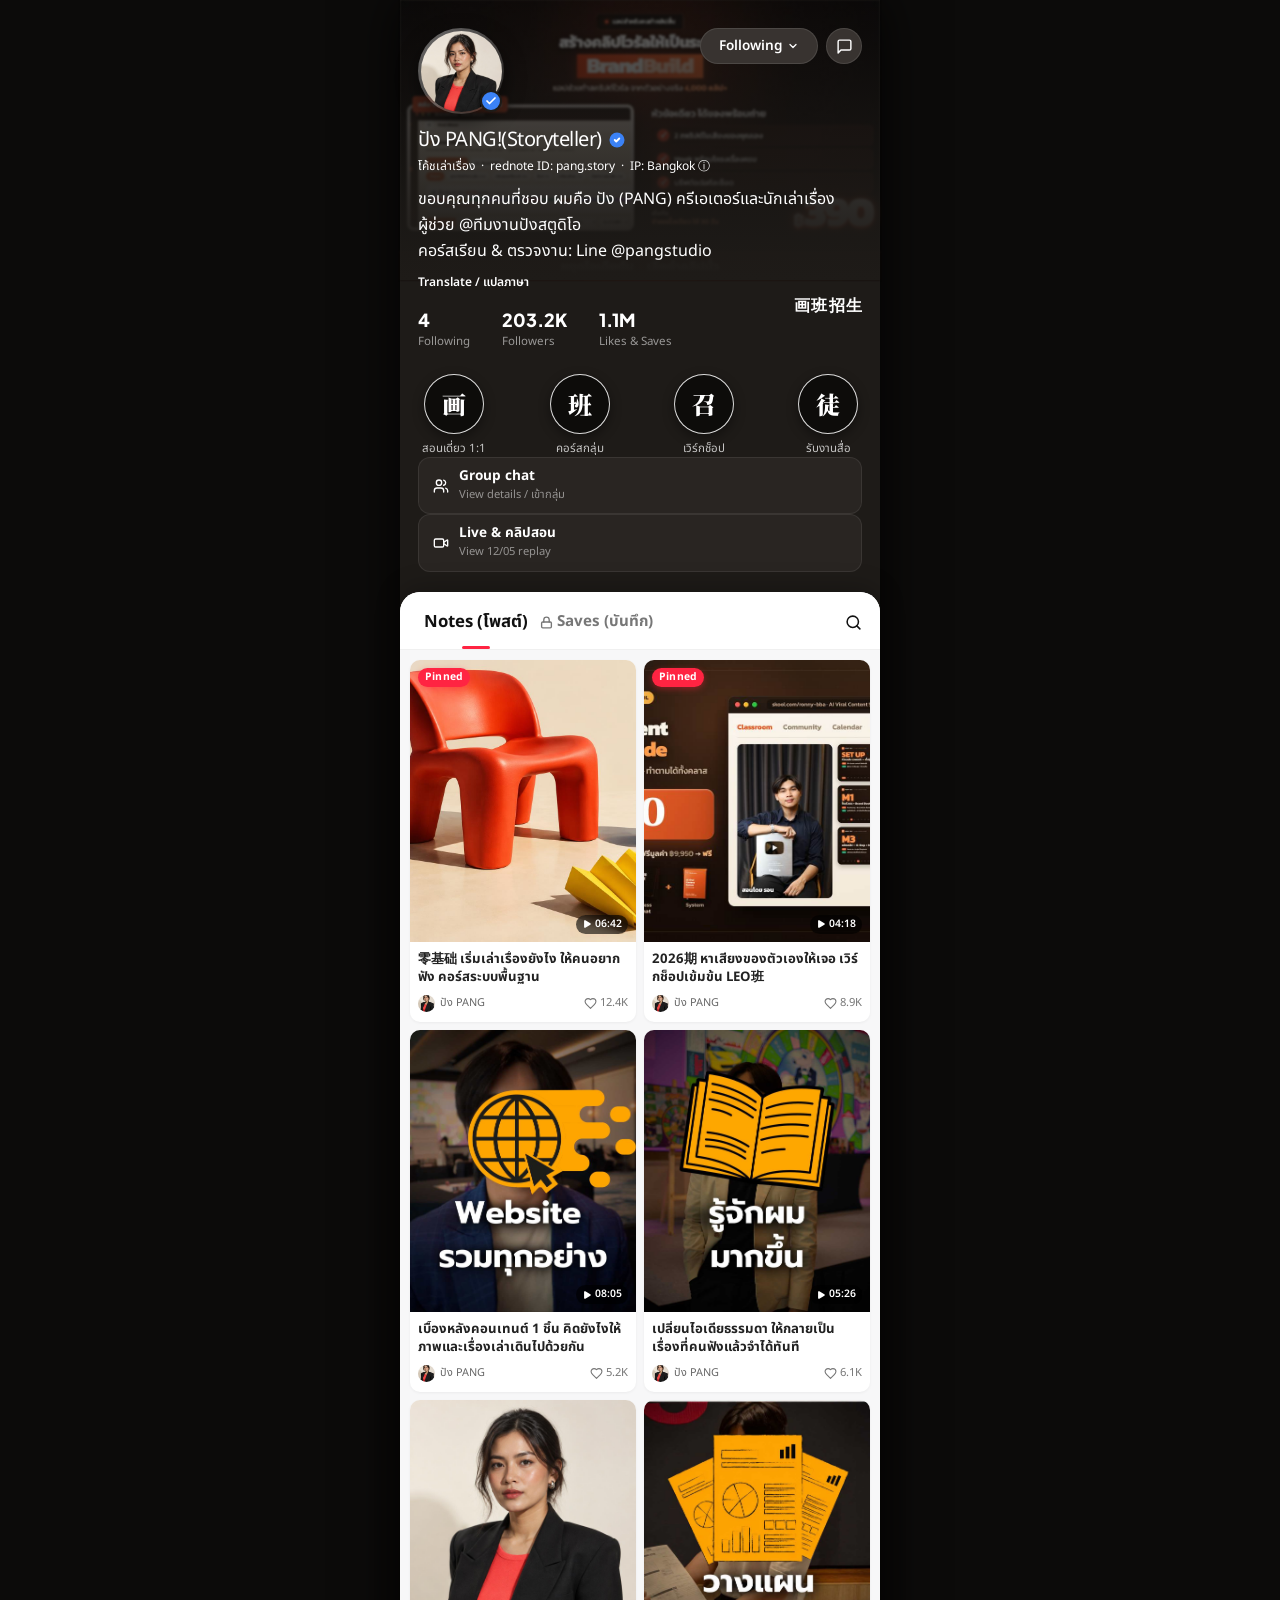
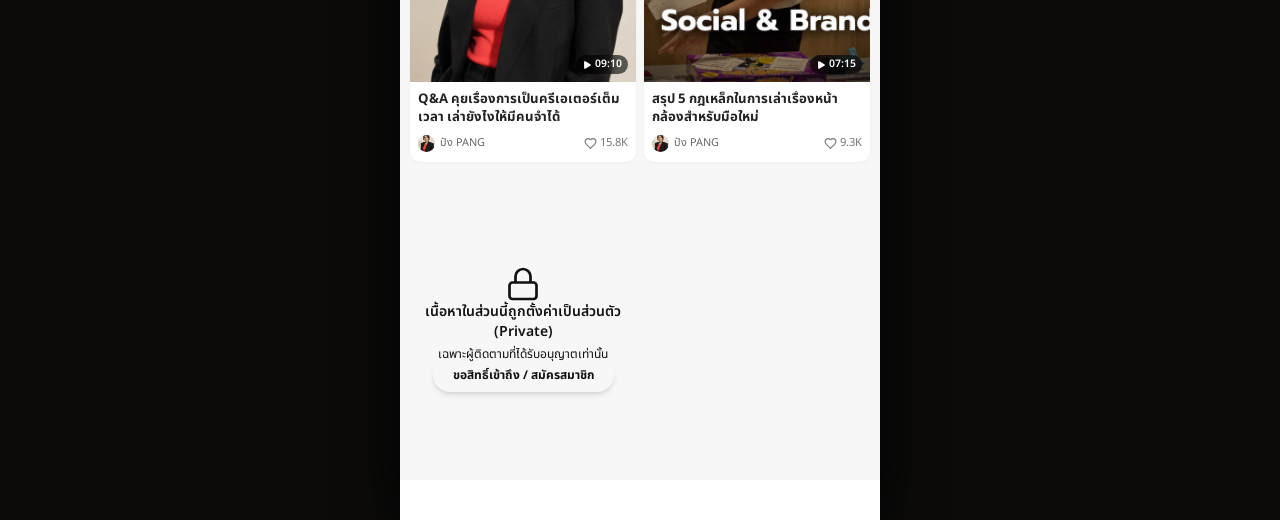
==== commit 6ed1bbba: "refactor: remove top header bar with RedNote label" ====
--- a/index.html
+++ b/index.html
@@ -118,7 +118,7 @@
     .profile-content {
       position: relative;
       z-index: 10;
-      padding: 12px 18px 20px 18px;
+      padding: 28px 18px 20px 18px;
     }
 
     .avatar-wrapper {
@@ -292,7 +292,7 @@
       padding: 14px 18px 10px 18px;
       border-bottom: 1px solid #f0f0f0;
       position: sticky;
-      top: 56px;
+      top: 0;
       background-color: #ffffff;
       border-top-left-radius: 20px;
       border-top-right-radius: 20px;
@@ -501,26 +501,7 @@
     <div class="banner-backdrop"></div>
     <div class="banner-gradient"></div>
 
-    <!-- 1. Top Header Bar -->
-    <header class="app-topbar">
-      <!-- Back Arrow -->
-      <a href="#top" class="topbar-icon-btn" aria-label="Back">
-        <svg xmlns="http://www.w3.org/2000/svg" width="18" height="18" viewBox="0 0 24 24" fill="none" stroke="currentColor" stroke-width="2.2" stroke-linecap="round" stroke-linejoin="round"><path d="m15 18-6-6 6-6"/></svg>
-      </a>
-
-      <!-- Center Title (Shown on scroll or subtitled) -->
-      <span class="font-bold text-xs tracking-wider uppercase text-white/70">RedNote · 小红书</span>
-
-      <!-- Right Action Icons: Search & Share -->
-      <div class="flex items-center gap-2">
-        <button type="button" class="topbar-icon-btn" aria-label="Search" onclick="document.getElementById('feed-search').focus()">
-          <svg xmlns="http://www.w3.org/2000/svg" width="16" height="16" viewBox="0 0 24 24" fill="none" stroke="currentColor" stroke-width="2.2" stroke-linecap="round" stroke-linejoin="round"><circle cx="11" cy="11" r="8"/><path d="m21 21-4.3-4.3"/></svg>
-        </button>
-        <a href="#contact-modal" class="topbar-icon-btn" aria-label="Share Profile">
-          <svg xmlns="http://www.w3.org/2000/svg" width="16" height="16" viewBox="0 0 24 24" fill="none" stroke="currentColor" stroke-width="2.2" stroke-linecap="round" stroke-linejoin="round"><circle cx="18" cy="5" r="3"/><circle cx="6" cy="12" r="3"/><circle cx="18" cy="19" r="3"/><line x1="8.59" x2="15.42" y1="13.51" y2="17.49"/><line x1="15.41" x2="8.59" y1="6.51" y2="10.49"/></svg>
-        </a>
-      </div>
-    </header>
+
 
     <!-- 2. Creator Profile Section -->
     <section class="profile-content">
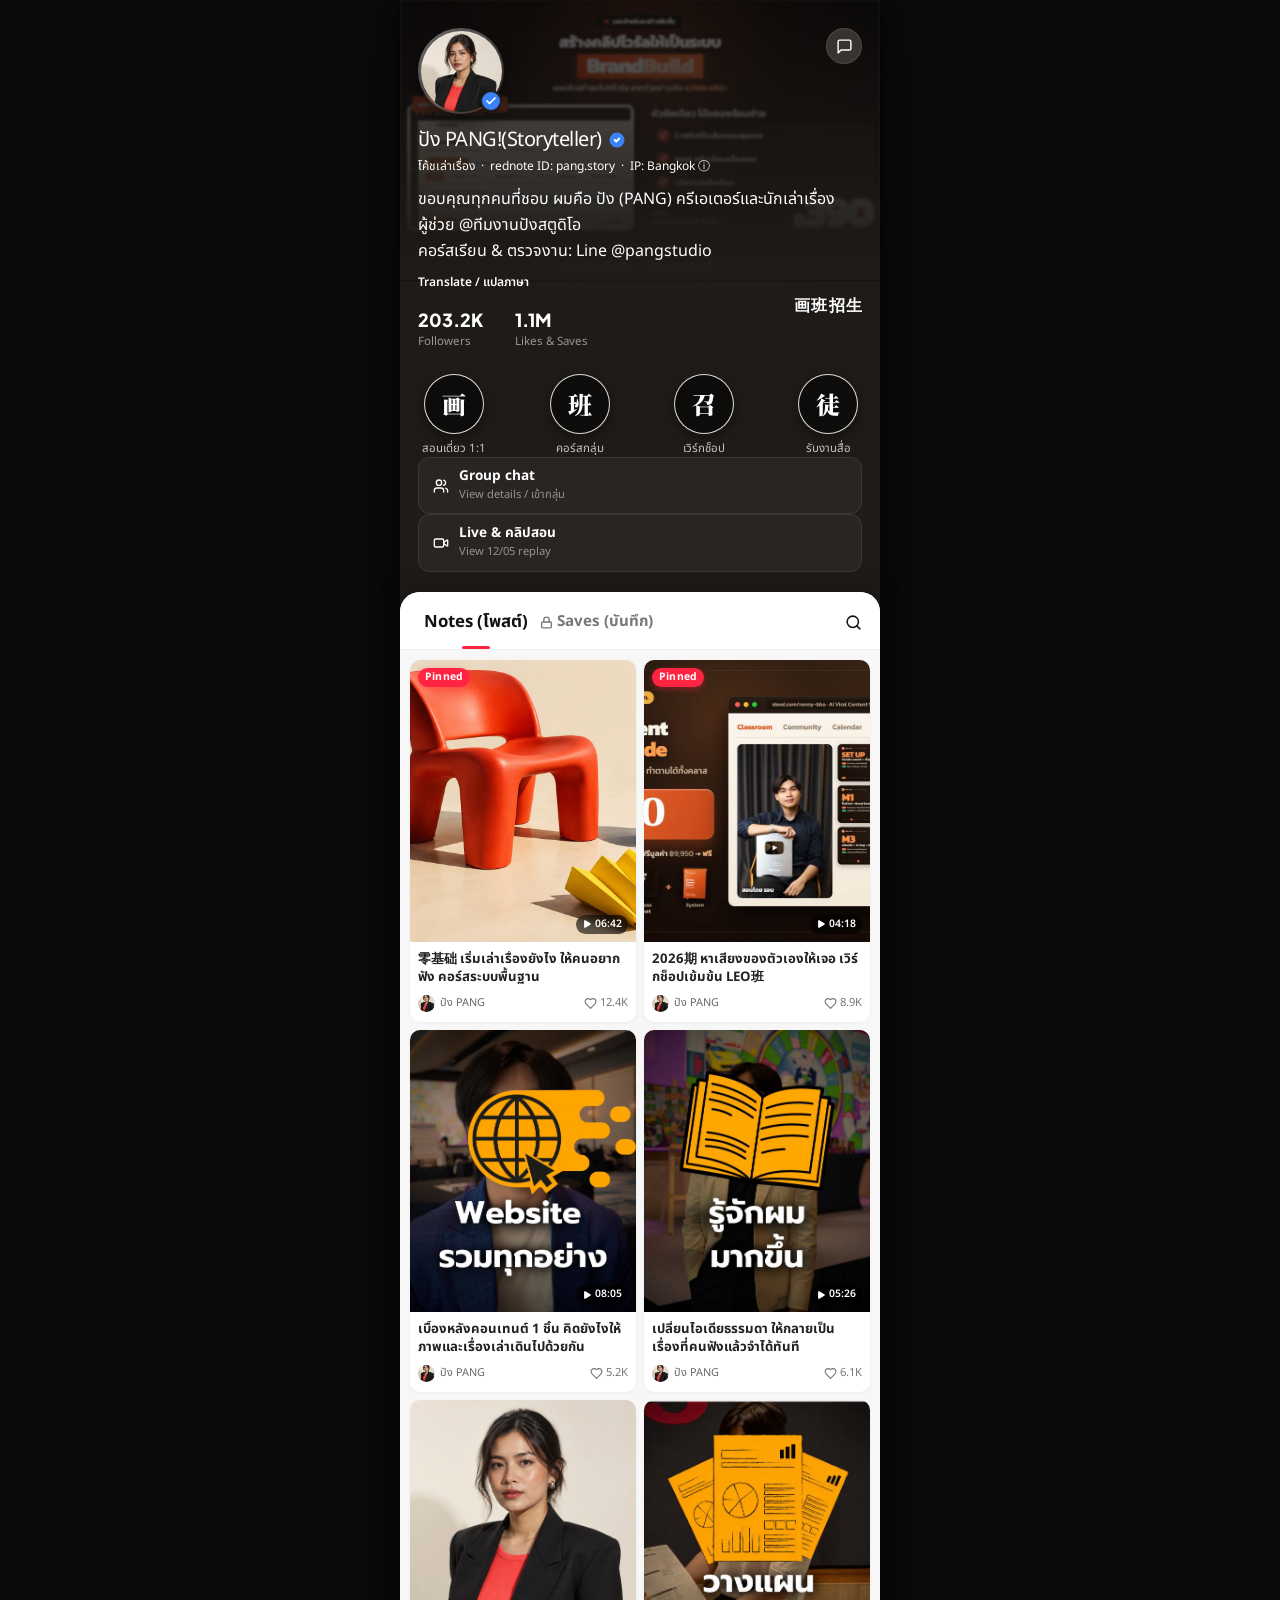
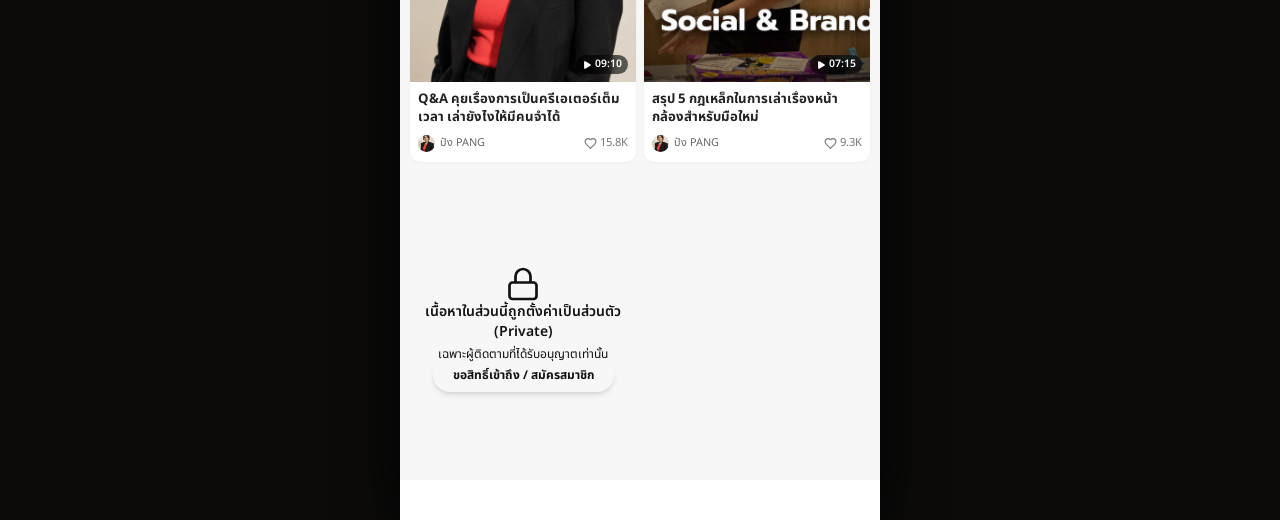
==== commit 73b055d6: "refactor: remove Following button and Following stat count" ====
--- a/index.html
+++ b/index.html
@@ -518,12 +518,8 @@
           </div>
         </div>
 
-        <!-- Follow & Message Actions (RedNote Style) -->
+        <!-- Message Action (RedNote Style) -->
         <div class="flex items-center gap-2 pt-2">
-          <button id="follow-btn" type="button" class="btn-following" onclick="toggleFollow()">
-            <span id="follow-text">Following</span>
-            <svg id="follow-arrow" xmlns="http://www.w3.org/2000/svg" width="12" height="12" viewBox="0 0 24 24" fill="none" stroke="currentColor" stroke-width="2.5" stroke-linecap="round" stroke-linejoin="round"><path d="m6 9 6 6 6-6"/></svg>
-          </button>
           <a href="#contact-modal" class="btn-dm" aria-label="Send direct message">
             <svg xmlns="http://www.w3.org/2000/svg" width="17" height="17" viewBox="0 0 24 24" fill="none" stroke="currentColor" stroke-width="2" stroke-linecap="round" stroke-linejoin="round"><path d="M21 15a2 2 0 0 1-2 2H7l-4 4V5a2 2 0 0 1 2-2h14a2 2 0 0 1 2 2z"/></svg>
           </a>
@@ -562,12 +558,8 @@
         画班招生
       </div>
 
-      <!-- Stats Bar (Following, Followers, Likes & Saves) -->
+      <!-- Stats Bar (Followers, Likes & Saves) -->
       <div class="mt-4 flex items-center gap-8">
-        <div class="stat-item">
-          <span class="stat-num">4</span>
-          <span class="stat-label">Following</span>
-        </div>
         <div class="stat-item">
           <span class="stat-num">203.2K</span>
           <span class="stat-label">Followers</span>
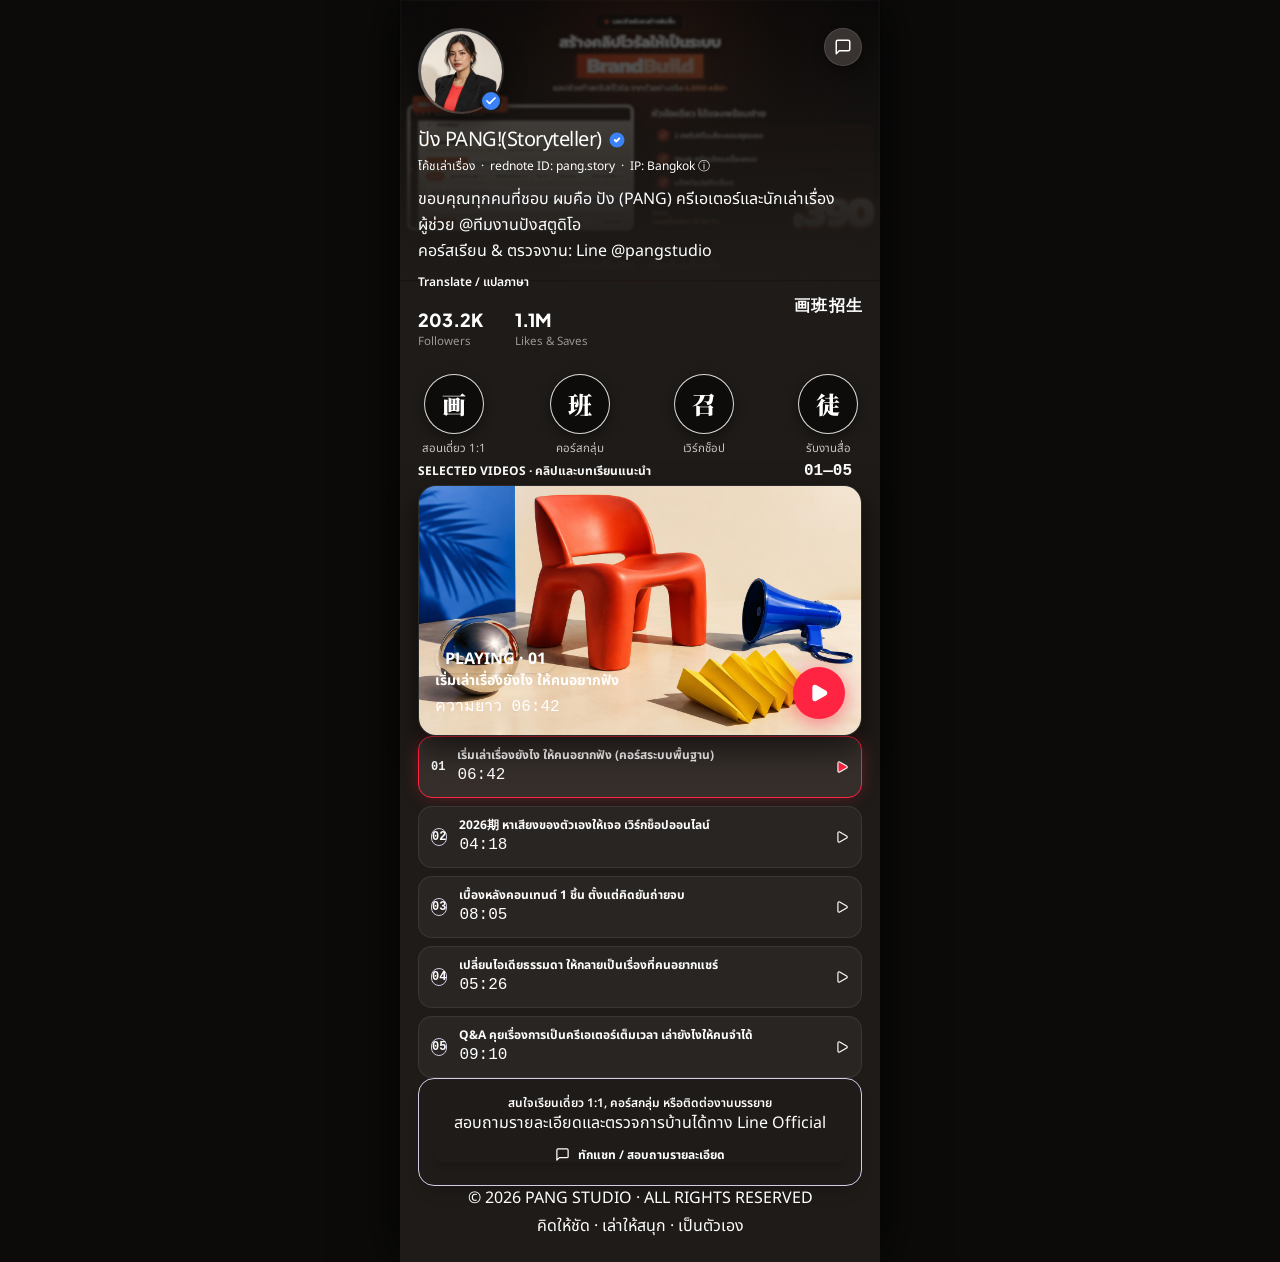
==== commit 5f732be7: "feat: replace feature cards with interactive 5-clip video switcher and remove notes/saves tabs" ====
--- a/index.html
+++ b/index.html
@@ -84,41 +84,11 @@
       z-index: 2;
     }
 
-    /* Top Nav Bar */
-    .app-topbar {
-      position: sticky;
-      top: 0;
-      z-index: 40;
-      display: flex;
-      align-items: center;
-      justify-content: space-between;
-      padding: 12px 16px;
-      backdrop-filter: blur(10px);
-      -webkit-backdrop-filter: blur(10px);
-      background-color: rgba(30, 27, 24, 0.6);
-    }
-    .topbar-icon-btn {
-      width: 36px;
-      height: 36px;
-      border-radius: 9999px;
-      background-color: rgba(0, 0, 0, 0.35);
-      border: 1px solid rgba(255, 255, 255, 0.12);
-      display: flex;
-      align-items: center;
-      justify-content: center;
-      color: #ffffff;
-      cursor: pointer;
-      transition: all 0.15s ease;
-    }
-    .topbar-icon-btn:hover {
-      background-color: rgba(255, 255, 255, 0.2);
-    }
-
     /* Profile Info Block */
     .profile-content {
       position: relative;
       z-index: 10;
-      padding: 28px 18px 20px 18px;
+      padding: 28px 18px 24px 18px;
     }
 
     .avatar-wrapper {
@@ -171,31 +141,12 @@
       margin-top: 3px;
     }
 
-    /* Action Buttons (Following, DM) */
-    .btn-following {
-      background-color: var(--rednote-btn-bg);
-      color: #ffffff;
-      font-size: 0.85rem;
-      font-weight: 600;
-      padding: 7px 18px;
-      border-radius: 9999px;
-      border: 1px solid rgba(255, 255, 255, 0.1);
-      display: inline-flex;
-      align-items: center;
-      gap: 4px;
-      cursor: pointer;
-      transition: all 0.15s ease;
-    }
-    .btn-following.not-following {
-      background-color: var(--rednote-red);
-      border-color: var(--rednote-red);
-    }
     .btn-dm {
-      width: 36px;
-      height: 36px;
+      width: 38px;
+      height: 38px;
       border-radius: 9999px;
       background-color: var(--rednote-btn-bg);
-      border: 1px solid rgba(255, 255, 255, 0.1);
+      border: 1px solid rgba(255, 255, 255, 0.12);
       display: inline-flex;
       align-items: center;
       justify-content: center;
@@ -203,10 +154,11 @@
       cursor: pointer;
       transition: all 0.15s ease;
       text-decoration: none;
-    }
-    .btn-dm:hover, .btn-following:hover {
-      opacity: 0.9;
-      transform: scale(0.98);
+      box-shadow: 0 4px 12px rgba(0, 0, 0, 0.35);
+    }
+    .btn-dm:hover {
+      background-color: #48423e;
+      transform: scale(1.05);
     }
 
     /* Highlight Stories (画 班 召 徒 Circles) */
@@ -243,222 +195,58 @@
       font-weight: 400;
     }
 
-    /* Feature Cards (Group chat, Live) */
-    .feature-card {
+    /* Video Player Card */
+    .video-player-card {
+      position: relative;
+      width: 100%;
+      border-radius: 18px;
+      overflow: hidden;
+      border: 1px solid rgba(255, 255, 255, 0.12);
+      box-shadow: 0 12px 30px rgba(0, 0, 0, 0.6);
+      background-color: #0d0c0a;
+    }
+    .video-play-btn {
+      width: 52px;
+      height: 52px;
+      border-radius: 9999px;
+      background-color: var(--rednote-red);
+      color: #ffffff;
+      display: grid;
+      place-items: center;
+      box-shadow: 0 4px 20px rgba(255, 36, 66, 0.55);
+      transition: all 0.2s cubic-bezier(0.16, 1, 0.3, 1);
+      cursor: pointer;
+      text-decoration: none;
+    }
+    .video-play-btn:hover {
+      transform: scale(1.1);
+      background-color: var(--rednote-red-hover);
+      box-shadow: 0 6px 26px rgba(255, 36, 66, 0.75);
+    }
+
+    /* Video Playlist Items (4-5 Clips Selector) */
+    .video-clip-btn {
+      display: flex;
+      align-items: center;
+      gap: 12px;
+      padding: 10px 12px;
+      border-radius: 14px;
       background-color: var(--rednote-card-bg);
       border: 1px solid var(--rednote-border);
-      border-radius: 12px;
-      padding: 10px 14px;
-      display: flex;
-      align-items: center;
-      gap: 10px;
-      text-decoration: none;
-      color: #ffffff;
+      color: #ffffff;
+      text-align: left;
+      cursor: pointer;
       transition: all 0.15s ease;
-    }
-    .feature-card:hover {
-      background-color: #322d2a;
-      border-color: rgba(255, 255, 255, 0.15);
-    }
-    .feature-title {
-      font-size: 0.85rem;
-      font-weight: 700;
-      line-height: 1.2;
-    }
-    .feature-sub {
-      font-size: 0.7rem;
-      color: rgba(255, 255, 255, 0.5);
-      margin-top: 2px;
-    }
-
-    /* White Feed Bottom Sheet */
-    .feed-sheet {
-      position: relative;
-      z-index: 20;
-      background-color: #ffffff;
-      color: #111111;
-      border-top-left-radius: 20px;
-      border-top-right-radius: 20px;
-      box-shadow: 0 -4px 25px rgba(0, 0, 0, 0.25);
-      flex: 1;
-      padding-bottom: 40px;
-    }
-
-    /* Feed Tab Bar */
-    .feed-tabs {
-      display: flex;
-      align-items: center;
-      justify-content: space-between;
-      padding: 14px 18px 10px 18px;
-      border-bottom: 1px solid #f0f0f0;
-      position: sticky;
-      top: 0;
-      background-color: #ffffff;
-      border-top-left-radius: 20px;
-      border-top-right-radius: 20px;
-      z-index: 30;
-    }
-    .tab-btn {
-      font-size: 0.95rem;
-      font-weight: 700;
-      color: #777777;
-      padding: 4px 6px;
-      position: relative;
-      cursor: pointer;
-      border: none;
-      background: none;
-      display: inline-flex;
-      align-items: center;
-      gap: 4px;
-      transition: color 0.15s ease;
-    }
-    .tab-btn.active {
-      color: #111111;
-      font-size: 1.05rem;
-    }
-    .tab-btn.active::after {
-      content: '';
-      position: absolute;
-      bottom: -10px;
-      left: 50%;
-      transform: translateX(-50%);
-      width: 28px;
-      height: 3px;
-      border-radius: 9999px;
-      background-color: var(--rednote-red);
-    }
-
-    /* 2-Column RedNote Post Cards Grid */
-    .feed-grid {
-      display: grid;
-      grid-template-columns: repeat(2, minmax(0, 1fr));
-      gap: 8px;
-      padding: 10px 10px 30px 10px;
-      background-color: #f7f7f8;
-    }
-    .feed-card {
-      background-color: #ffffff;
-      border-radius: 10px;
-      overflow: hidden;
-      box-shadow: 0 1px 3px rgba(0, 0, 0, 0.05);
-      cursor: pointer;
-      display: flex;
-      flex-direction: column;
-      text-decoration: none;
-      color: inherit;
-      transition: transform 0.15s ease, box-shadow 0.15s ease;
-    }
-    .feed-card:hover {
-      transform: translateY(-2px);
-      box-shadow: 0 4px 12px rgba(0, 0, 0, 0.1);
-    }
-    .card-thumb-wrap {
-      position: relative;
       width: 100%;
-      background-color: #e5e5e5;
-      overflow: hidden;
-    }
-    .card-thumb {
-      width: 100%;
-      display: block;
-      object-fit: cover;
-      aspect-ratio: 4 / 5;
-    }
-    .card-thumb.landscape {
-      aspect-ratio: 16 / 10;
-    }
-    .badge-pinned {
-      position: absolute;
-      top: 8px;
-      left: 8px;
-      background-color: var(--rednote-red);
-      color: #ffffff;
-      font-size: 0.65rem;
-      font-weight: 700;
-      padding: 2px 7px;
-      border-radius: 9999px;
-      box-shadow: 0 2px 6px rgba(255, 36, 66, 0.4);
-      z-index: 5;
-      letter-spacing: 0.02em;
-    }
-    .badge-video {
-      position: absolute;
-      bottom: 8px;
-      right: 8px;
-      background-color: rgba(0, 0, 0, 0.6);
-      backdrop-filter: blur(4px);
-      color: #ffffff;
-      font-size: 0.65rem;
-      font-weight: 600;
-      padding: 2px 6px;
-      border-radius: 9999px;
-      display: flex;
-      align-items: center;
-      gap: 3px;
-      z-index: 5;
-    }
-    .card-body {
-      padding: 9px 8px 10px 8px;
-      display: flex;
-      flex-direction: column;
-      justify-content: space-between;
-      flex: 1;
-    }
-    .card-title {
-      font-size: 0.825rem;
-      font-weight: 700;
-      line-height: 1.35;
-      color: #222222;
-      display: -webkit-box;
-      -webkit-line-clamp: 2;
-      -webkit-box-orient: vertical;
-      overflow: hidden;
-      margin: 0;
-    }
-    .card-footer {
-      display: flex;
-      align-items: center;
-      justify-content: space-between;
-      margin-top: 8px;
-    }
-    .card-author {
-      display: flex;
-      align-items: center;
-      gap: 5px;
-      min-width: 0;
-    }
-    .card-author-avatar {
-      width: 17px;
-      height: 17px;
-      border-radius: 9999px;
-      object-fit: cover;
-      flex-shrink: 0;
-    }
-    .card-author-name {
-      font-size: 0.68rem;
-      color: #666666;
-      white-space: nowrap;
-      overflow: hidden;
-      text-overflow: ellipsis;
-    }
-    .like-btn {
-      display: flex;
-      align-items: center;
-      gap: 3px;
-      font-size: 0.7rem;
-      color: #777777;
-      background: none;
-      border: none;
-      padding: 0;
-      cursor: pointer;
-      flex-shrink: 0;
-    }
-    .like-btn.liked {
-      color: var(--rednote-red);
-    }
-    .like-btn.liked svg {
-      fill: var(--rednote-red);
-      stroke: var(--rednote-red);
+    }
+    .video-clip-btn:hover {
+      background-color: #332d29;
+      border-color: rgba(255, 255, 255, 0.2);
+    }
+    .video-clip-btn.active {
+      background-color: #352e2a;
+      border-color: var(--rednote-red);
+      box-shadow: 0 0 18px -2px rgba(255, 36, 66, 0.35);
     }
 
     /* Modal / Popup for Contact and Video */
@@ -501,11 +289,9 @@
     <div class="banner-backdrop"></div>
     <div class="banner-gradient"></div>
 
-
-
-    <!-- 2. Creator Profile Section -->
+    <!-- 1. Creator Profile Section -->
     <section class="profile-content">
-      <!-- Avatar & Verified Badge -->
+      <!-- Avatar & Message Action -->
       <div class="flex items-start justify-between">
         <div class="avatar-wrapper">
           <img
@@ -518,10 +304,10 @@
           </div>
         </div>
 
-        <!-- Message Action (RedNote Style) -->
-        <div class="flex items-center gap-2 pt-2">
-          <a href="#contact-modal" class="btn-dm" aria-label="Send direct message">
-            <svg xmlns="http://www.w3.org/2000/svg" width="17" height="17" viewBox="0 0 24 24" fill="none" stroke="currentColor" stroke-width="2" stroke-linecap="round" stroke-linejoin="round"><path d="M21 15a2 2 0 0 1-2 2H7l-4 4V5a2 2 0 0 1 2-2h14a2 2 0 0 1 2 2z"/></svg>
+        <!-- Direct Message Action Icon (RedNote Style) -->
+        <div class="pt-2">
+          <a href="#contact-modal" class="btn-dm" aria-label="Send direct message" title="ติดต่อ / ส่งข้อความ">
+            <svg xmlns="http://www.w3.org/2000/svg" width="18" height="18" viewBox="0 0 24 24" fill="none" stroke="currentColor" stroke-width="2" stroke-linecap="round" stroke-linejoin="round"><path d="M21 15a2 2 0 0 1-2 2H7l-4 4V5a2 2 0 0 1 2-2h14a2 2 0 0 1 2 2z"/></svg>
           </a>
         </div>
       </div>
@@ -570,7 +356,7 @@
         </div>
       </div>
 
-      <!-- 3. RedNote Highlight Story Circles (画 班 召 徒 / เล่า เรื่อง เป็น ภาพ) -->
+      <!-- 2. RedNote Highlight Story Circles (画 班 召 徒 / เล่า เรื่อง เป็น ภาพ) -->
       <div class="mt-6 flex items-center justify-between px-1">
         <!-- Circle 1: เล่า / 1:1 -->
         <a href="#contact-modal" class="highlight-story">
@@ -605,259 +391,81 @@
         </a>
       </div>
 
-      <!-- 4. Quick Action Cards (Group chat & Live Replay) -->
-      <div class="mt-5 grid grid-cols-2 gap-2.5">
-        <a href="#contact-modal" class="feature-card">
-          <div class="grid size-8 shrink-0 place-items-center rounded-lg bg-white/10 text-white">
-            <svg xmlns="http://www.w3.org/2000/svg" width="16" height="16" viewBox="0 0 24 24" fill="none" stroke="currentColor" stroke-width="2" stroke-linecap="round" stroke-linejoin="round"><path d="M16 21v-2a4 4 0 0 0-4-4H6a4 4 0 0 0-4 4v2"/><circle cx="9" cy="7" r="4"/><path d="M22 21v-2a4 4 0 0 0-3-3.87"/><path d="M16 3.13a4 4 0 0 1 0 7.75"/></svg>
+      <!-- 3. Featured Video Section (กล่อง Video & เลือก 4-5 คลิป) -->
+      <div class="mt-7">
+        <!-- Header -->
+        <div class="flex items-center justify-between mb-3 px-0.5">
+          <span class="text-xs font-bold tracking-wider text-white/80 uppercase">
+            SELECTED VIDEOS · คลิปและบทเรียนแนะนำ
+          </span>
+          <span class="rounded-full bg-[#ff2442]/20 px-2.5 py-0.5 font-mono text-[11px] font-bold text-[#ff2442]">
+            01—05
+          </span>
+        </div>
+
+        <!-- Main Video Player Box -->
+        <div class="video-player-card group">
+          <img
+            id="main-video-img"
+            src="./images/video-cover.jpg"
+            alt="เริ่มเล่าเรื่องยังไง ให้คนอยากฟัง"
+            class="aspect-video w-full object-cover transition duration-500 group-hover:scale-[1.02]"
+          />
+          <div class="absolute inset-0 bg-gradient-to-t from-black/90 via-black/30 to-transparent"></div>
+
+          <!-- Video Card Controls & Title -->
+          <div class="absolute inset-x-0 bottom-0 p-4 flex items-end justify-between gap-3 text-white">
+            <div class="min-w-0 flex-1">
+              <span id="main-video-badge" class="inline-block rounded-full bg-[#ff2442] px-2.5 py-0.5 text-[11px] font-bold text-white shadow-sm mb-1.5">
+                PLAYING · 01
+              </span>
+              <h2 id="main-video-title" class="text-sm font-bold text-white leading-snug line-clamp-2">
+                เริ่มเล่าเรื่องยังไง ให้คนอยากฟัง
+              </h2>
+              <span id="main-video-duration" class="mt-1 block text-[11px] text-white/60 font-mono">
+                ความยาว 06:42
+              </span>
+            </div>
+
+            <a
+              id="main-video-play-btn"
+              href="https://www.youtube.com/"
+              target="_blank"
+              rel="noreferrer"
+              aria-label="เล่นคลิปวิดีโอ"
+              class="video-play-btn shrink-0"
+            >
+              <svg xmlns="http://www.w3.org/2000/svg" width="20" height="20" viewBox="0 0 24 24" fill="currentColor" stroke="currentColor" stroke-width="2" stroke-linecap="round" stroke-linejoin="round"><path d="M5 5a2 2 0 0 1 3.008-1.728l11.997 6.998a2 2 0 0 1 .003 3.458l-12 7A2 2 0 0 1 5 19z"/></svg>
+            </a>
           </div>
-          <div>
-            <div class="feature-title">Group chat</div>
-            <div class="feature-sub">View details / เข้ากลุ่ม</div>
-          </div>
-        </a>
-
-        <a href="#work-video-modal" class="feature-card">
-          <div class="grid size-8 shrink-0 place-items-center rounded-lg bg-white/10 text-white">
-            <svg xmlns="http://www.w3.org/2000/svg" width="16" height="16" viewBox="0 0 24 24" fill="none" stroke="currentColor" stroke-width="2" stroke-linecap="round" stroke-linejoin="round"><path d="m16 13 5.223 3.482a.5.5 0 0 0 .777-.416V7.934a.5.5 0 0 0-.777-.416L16 11"/><rect width="14" height="12" x="2" y="6" rx="2"/></svg>
-          </div>
-          <div>
-            <div class="feature-title">Live & คลิปสอน</div>
-            <div class="feature-sub">View 12/05 replay</div>
-          </div>
-        </a>
+        </div>
+
+        <!-- Selectable 4-5 Clips List -->
+        <div class="mt-3.5 flex flex-col gap-2" id="playlist-container">
+          <!-- Rendered by JavaScript -->
+        </div>
+
+        <!-- Action / Booking Banner Card -->
+        <div class="mt-5 rounded-2xl border border-white/10 bg-[#292522] p-4 text-center shadow-lg">
+          <p class="text-xs font-semibold text-white/80">สนใจเรียนเดี่ยว 1:1, คอร์สกลุ่ม หรือติดต่องานบรรยาย</p>
+          <p class="mt-0.5 text-[11px] text-white/50">สอบถามรายละเอียดและตรวจการบ้านได้ทาง Line Official</p>
+          <a href="#contact-modal" class="mt-3 inline-flex items-center justify-center gap-2 w-full rounded-full bg-[#ff2442] py-2.5 text-xs font-bold text-white shadow-md hover:bg-[#e01d39] transition">
+            <svg xmlns="http://www.w3.org/2000/svg" width="15" height="15" viewBox="0 0 24 24" fill="none" stroke="currentColor" stroke-width="2" stroke-linecap="round" stroke-linejoin="round"><path d="M21 15a2 2 0 0 1-2 2H7l-4 4V5a2 2 0 0 1 2-2h14a2 2 0 0 1 2 2z"/></svg>
+            <span>ทักแชท / สอบถามรายละเอียด</span>
+          </a>
+        </div>
+
+        <!-- Footer -->
+        <footer class="mt-8 pb-10 text-center text-[11px] text-white/40">
+          <p>© 2026 PANG STUDIO · ALL RIGHTS RESERVED</p>
+          <p class="mt-1 text-[10px] text-white/25">คิดให้ชัด · เล่าให้สนุก · เป็นตัวเอง</p>
+        </footer>
       </div>
     </section>
 
-    <!-- 5. White Feed Bottom Sheet (Notes & Saves Tabs) -->
-    <section class="feed-sheet">
-      <!-- Feed Tab Bar -->
-      <div class="feed-tabs">
-        <div class="flex items-center gap-6">
-          <button type="button" class="tab-btn active" id="tab-notes" onclick="switchTab('notes')">
-            <span>Notes (โพสต์)</span>
-          </button>
-          <button type="button" class="tab-btn" id="tab-saves" onclick="switchTab('saves')">
-            <svg xmlns="http://www.w3.org/2000/svg" width="13" height="13" viewBox="0 0 24 24" fill="none" stroke="currentColor" stroke-width="2.5" stroke-linecap="round" stroke-linejoin="round"><rect width="18" height="11" x="3" y="11" rx="2" ry="2"/><path d="M7 11V7a5 5 0 0 1 10 0v4"/></svg>
-            <span>Saves (บันทึก)</span>
-          </button>
-        </div>
-
-        <!-- Search Icon inside feed -->
-        <button type="button" class="p-1.5 text-gray-500 hover:text-black transition" onclick="focusSearch()">
-          <svg xmlns="http://www.w3.org/2000/svg" width="17" height="17" viewBox="0 0 24 24" fill="none" stroke="currentColor" stroke-width="2.2" stroke-linecap="round" stroke-linejoin="round"><circle cx="11" cy="11" r="8"/><path d="m21 21-4.3-4.3"/></svg>
-        </button>
-      </div>
-
-      <!-- Search Input Box (Hidden by default, togglable) -->
-      <div id="search-box" class="hidden px-3 pt-2.5">
-        <input
-          id="feed-search"
-          type="text"
-          placeholder="ค้นหาคอนเทนต์ในโพสต์..."
-          oninput="filterPosts(this.value)"
-          class="w-full rounded-full border border-gray-200 bg-gray-100 px-4 py-1.5 text-xs text-black outline-none focus:border-red-500"
-        />
-      </div>
-
-      <!-- 6. 2-Column RedNote Post Cards Grid (Notes Feed) -->
-      <div id="notes-grid" class="feed-grid">
-
-        <!-- Card 1: Pinned / ปักหมุด (Cover Video) -->
-        <div class="feed-card" onclick="openPostModal('เริ่มเล่าเรื่องยังไง ให้คนอยากฟัง (คอร์สระบบพื้นฐาน)', './images/video-cover.jpg', '06:42', 'แชร์วิธีเรียบเรียงความคิดให้เป็นโครงสร้างเรื่องเล่าที่คนอยากฟังจนจบ เหมาะสำหรับคนที่อยากเริ่มต้นทำคอนเทนต์แต่ไม่รู้จะเริ่มตรงไหน')">
-          <div class="card-thumb-wrap">
-            <span class="badge-pinned">Pinned</span>
-            <span class="badge-video">
-              <svg xmlns="http://www.w3.org/2000/svg" width="10" height="10" viewBox="0 0 24 24" fill="currentColor"><path d="M5 5a2 2 0 0 1 3.008-1.728l11.997 6.998a2 2 0 0 1 .003 3.458l-12 7A2 2 0 0 1 5 19z"/></svg>
-              06:42
-            </span>
-            <img src="./images/video-cover.jpg" alt="เริ่มเล่าเรื่องยังไง" class="card-thumb" />
-          </div>
-          <div class="card-body">
-            <h3 class="card-title">零基础 เริ่มเล่าเรื่องยังไง ให้คนอยากฟัง คอร์สระบบพื้นฐาน</h3>
-            <div class="card-footer">
-              <div class="card-author">
-                <img src="./images/creator-portrait.jpg" alt="PANG" class="card-author-avatar" />
-                <span class="card-author-name">ปัง PANG</span>
-              </div>
-              <button type="button" class="like-btn" onclick="event.stopPropagation(); toggleLike(this, 12400)">
-                <svg xmlns="http://www.w3.org/2000/svg" width="13" height="13" viewBox="0 0 24 24" fill="none" stroke="currentColor" stroke-width="2" stroke-linecap="round" stroke-linejoin="round"><path d="M19 14c1.49-1.46 3-3.21 3-5.5A5.5 5.5 0 0 0 16.5 3c-1.76 0-3 .5-4.5 2-1.5-1.5-2.74-2-4.5-2A5.5 5.5 0 0 0 2 8.5c0 2.3 1.5 4.05 3 5.5l7 7Z"/></svg>
-                <span>12.4K</span>
-              </button>
-            </div>
-          </div>
-        </div>
-
-        <!-- Card 2: Pinned / ปักหมุด (2026 เวิร์กช็อป) -->
-        <div class="feed-card" onclick="openPostModal('2026期 หาเสียงของตัวเองให้เจอ เวิร์กช็อปออนไลน์', './images/banner_aivcs.jpg', '04:18', 'เวิร์กช็อปเข้มข้น 8 สัปดาห์ ค้นหาแก่นแท้และสไตล์ของตัวเอง ไม่ต้องตามใคร พร้อมแบบฝึกหัดและการตรวจการบ้านรายคน')">
-          <div class="card-thumb-wrap">
-            <span class="badge-pinned">Pinned</span>
-            <span class="badge-video">
-              <svg xmlns="http://www.w3.org/2000/svg" width="10" height="10" viewBox="0 0 24 24" fill="currentColor"><path d="M5 5a2 2 0 0 1 3.008-1.728l11.997 6.998a2 2 0 0 1 .003 3.458l-12 7A2 2 0 0 1 5 19z"/></svg>
-              04:18
-            </span>
-            <img src="./images/banner_aivcs.jpg" alt="2026 หาเสียงของตัวเองให้เจอ" class="card-thumb" />
-          </div>
-          <div class="card-body">
-            <h3 class="card-title">2026期 หาเสียงของตัวเองให้เจอ เวิร์กช็อปเข้มข้น LEO班</h3>
-            <div class="card-footer">
-              <div class="card-author">
-                <img src="./images/creator-portrait.jpg" alt="PANG" class="card-author-avatar" />
-                <span class="card-author-name">ปัง PANG</span>
-              </div>
-              <button type="button" class="like-btn" onclick="event.stopPropagation(); toggleLike(this, 8900)">
-                <svg xmlns="http://www.w3.org/2000/svg" width="13" height="13" viewBox="0 0 24 24" fill="none" stroke="currentColor" stroke-width="2" stroke-linecap="round" stroke-linejoin="round"><path d="M19 14c1.49-1.46 3-3.21 3-5.5A5.5 5.5 0 0 0 16.5 3c-1.76 0-3 .5-4.5 2-1.5-1.5-2.74-2-4.5-2A5.5 5.5 0 0 0 2 8.5c0 2.3 1.5 4.05 3 5.5l7 7Z"/></svg>
-                <span>8.9K</span>
-              </button>
-            </div>
-          </div>
-        </div>
-
-        <!-- Card 3: เบื้องหลังคอนเทนต์หนึ่งชิ้น -->
-        <div class="feed-card" onclick="openPostModal('เบื้องหลังคอนเทนต์หนึ่งชิ้น ตั้งแต่ไอเดียจนถ่ายจบ', './images/grid_1.jpg', '08:05', 'เจาะลึกกระบวนการคิด เบื้องหลังการเตรียมพร็อพ การเซ็ตฉาก และการใช้ Storyboard ให้ทำงานได้ไวขึ้น')">
-          <div class="card-thumb-wrap">
-            <span class="badge-video">
-              <svg xmlns="http://www.w3.org/2000/svg" width="10" height="10" viewBox="0 0 24 24" fill="currentColor"><path d="M5 5a2 2 0 0 1 3.008-1.728l11.997 6.998a2 2 0 0 1 .003 3.458l-12 7A2 2 0 0 1 5 19z"/></svg>
-              08:05
-            </span>
-            <img src="./images/grid_1.jpg" alt="เบื้องหลังคอนเทนต์" class="card-thumb" />
-          </div>
-          <div class="card-body">
-            <h3 class="card-title">เบื้องหลังคอนเทนต์ 1 ชิ้น คิดยังไงให้ภาพและเรื่องเล่าเดินไปด้วยกัน</h3>
-            <div class="card-footer">
-              <div class="card-author">
-                <img src="./images/creator-portrait.jpg" alt="PANG" class="card-author-avatar" />
-                <span class="card-author-name">ปัง PANG</span>
-              </div>
-              <button type="button" class="like-btn" onclick="event.stopPropagation(); toggleLike(this, 5210)">
-                <svg xmlns="http://www.w3.org/2000/svg" width="13" height="13" viewBox="0 0 24 24" fill="none" stroke="currentColor" stroke-width="2" stroke-linecap="round" stroke-linejoin="round"><path d="M19 14c1.49-1.46 3-3.21 3-5.5A5.5 5.5 0 0 0 16.5 3c-1.76 0-3 .5-4.5 2-1.5-1.5-2.74-2-4.5-2A5.5 5.5 0 0 0 2 8.5c0 2.3 1.5 4.05 3 5.5l7 7Z"/></svg>
-                <span>5.2K</span>
-              </button>
-            </div>
-          </div>
-        </div>
-
-        <!-- Card 4: เปลี่ยนไอเดียธรรมดา -->
-        <div class="feed-card" onclick="openPostModal('เปลี่ยนไอเดียธรรมดา ให้กลายเป็นเรื่องที่คนอยากแชร์', './images/grid_2.jpg', '05:26', 'เทคนิค Hook ใน 3 วินาทีแรก และการสร้างจังหวะจะโคนในการเล่าเรื่องให้ผู้ฟังรู้สึกมีส่วนร่วมตลอดเวลา')">
-          <div class="card-thumb-wrap">
-            <span class="badge-video">
-              <svg xmlns="http://www.w3.org/2000/svg" width="10" height="10" viewBox="0 0 24 24" fill="currentColor"><path d="M5 5a2 2 0 0 1 3.008-1.728l11.997 6.998a2 2 0 0 1 .003 3.458l-12 7A2 2 0 0 1 5 19z"/></svg>
-              05:26
-            </span>
-            <img src="./images/grid_2.jpg" alt="เปลี่ยนไอเดียธรรมดา" class="card-thumb" />
-          </div>
-          <div class="card-body">
-            <h3 class="card-title">เปลี่ยนไอเดียธรรมดา ให้กลายเป็นเรื่องที่คนฟังแล้วจำได้ทันที</h3>
-            <div class="card-footer">
-              <div class="card-author">
-                <img src="./images/creator-portrait.jpg" alt="PANG" class="card-author-avatar" />
-                <span class="card-author-name">ปัง PANG</span>
-              </div>
-              <button type="button" class="like-btn" onclick="event.stopPropagation(); toggleLike(this, 6140)">
-                <svg xmlns="http://www.w3.org/2000/svg" width="13" height="13" viewBox="0 0 24 24" fill="none" stroke="currentColor" stroke-width="2" stroke-linecap="round" stroke-linejoin="round"><path d="M19 14c1.49-1.46 3-3.21 3-5.5A5.5 5.5 0 0 0 16.5 3c-1.76 0-3 .5-4.5 2-1.5-1.5-2.74-2-4.5-2A5.5 5.5 0 0 0 2 8.5c0 2.3 1.5 4.05 3 5.5l7 7Z"/></svg>
-                <span>6.1K</span>
-              </button>
-            </div>
-          </div>
-        </div>
-
-        <!-- Card 5: คุยเรื่องการเป็นครีเอเตอร์ -->
-        <div class="feed-card" onclick="openPostModal('Q&A คุยเรื่องการเป็นครีเอเตอร์เต็มเวลา เล่ายังไงให้คนจำได้', './images/creator-portrait.jpg', '09:10', 'ตอบคำถามยอดฮิตจากผู้เรียน: จะเริ่มสร้างตัวตนต้องทำอย่างไร มีความกลัวกล้องแก้ยังไง และการวางแผนคอนเทนต์ระยะยาว')">
-          <div class="card-thumb-wrap">
-            <span class="badge-video">
-              <svg xmlns="http://www.w3.org/2000/svg" width="10" height="10" viewBox="0 0 24 24" fill="currentColor"><path d="M5 5a2 2 0 0 1 3.008-1.728l11.997 6.998a2 2 0 0 1 .003 3.458l-12 7A2 2 0 0 1 5 19z"/></svg>
-              09:10
-            </span>
-            <img src="./images/creator-portrait.jpg" alt="คุยเรื่องการเป็นครีเอเตอร์" class="card-thumb" />
-          </div>
-          <div class="card-body">
-            <h3 class="card-title">Q&A คุยเรื่องการเป็นครีเอเตอร์เต็มเวลา เล่ายังไงให้มีคนจำได้</h3>
-            <div class="card-footer">
-              <div class="card-author">
-                <img src="./images/creator-portrait.jpg" alt="PANG" class="card-author-avatar" />
-                <span class="card-author-name">ปัง PANG</span>
-              </div>
-              <button type="button" class="like-btn" onclick="event.stopPropagation(); toggleLike(this, 15800)">
-                <svg xmlns="http://www.w3.org/2000/svg" width="13" height="13" viewBox="0 0 24 24" fill="none" stroke="currentColor" stroke-width="2" stroke-linecap="round" stroke-linejoin="round"><path d="M19 14c1.49-1.46 3-3.21 3-5.5A5.5 5.5 0 0 0 16.5 3c-1.76 0-3 .5-4.5 2-1.5-1.5-2.74-2-4.5-2A5.5 5.5 0 0 0 2 8.5c0 2.3 1.5 4.05 3 5.5l7 7Z"/></svg>
-                <span>15.8K</span>
-              </button>
-            </div>
-          </div>
-        </div>
-
-        <!-- Card 6: สรุป 5 กฎเหล็ก -->
-        <div class="feed-card" onclick="openPostModal('สรุป 5 กฎเหล็กในการเล่าเรื่องสำหรับมือใหม่', './images/grid_3.jpg', '07:15', '5 สิ่งที่ควรทำและ 3 สิ่งที่ห้ามทำเมื่อเริ่มเล่าเรื่องหน้ากล้อง พร้อมสูตรสคริปต์ 1 นาทีที่ใครก็พูดตามได้')">
-          <div class="card-thumb-wrap">
-            <span class="badge-video">
-              <svg xmlns="http://www.w3.org/2000/svg" width="10" height="10" viewBox="0 0 24 24" fill="currentColor"><path d="M5 5a2 2 0 0 1 3.008-1.728l11.997 6.998a2 2 0 0 1 .003 3.458l-12 7A2 2 0 0 1 5 19z"/></svg>
-              07:15
-            </span>
-            <img src="./images/grid_3.jpg" alt="สรุป 5 กฎเหล็ก" class="card-thumb" />
-          </div>
-          <div class="card-body">
-            <h3 class="card-title">สรุป 5 กฎเหล็กในการเล่าเรื่องหน้ากล้องสำหรับมือใหม่</h3>
-            <div class="card-footer">
-              <div class="card-author">
-                <img src="./images/creator-portrait.jpg" alt="PANG" class="card-author-avatar" />
-                <span class="card-author-name">ปัง PANG</span>
-              </div>
-              <button type="button" class="like-btn" onclick="event.stopPropagation(); toggleLike(this, 9320)">
-                <svg xmlns="http://www.w3.org/2000/svg" width="13" height="13" viewBox="0 0 24 24" fill="none" stroke="currentColor" stroke-width="2" stroke-linecap="round" stroke-linejoin="round"><path d="M19 14c1.49-1.46 3-3.21 3-5.5A5.5 5.5 0 0 0 16.5 3c-1.76 0-3 .5-4.5 2-1.5-1.5-2.74-2-4.5-2A5.5 5.5 0 0 0 2 8.5c0 2.3 1.5 4.05 3 5.5l7 7Z"/></svg>
-                <span>9.3K</span>
-              </button>
-            </div>
-          </div>
-        </div>
-
-      </div>
-
-      <!-- Saves Feed (Hidden by default, shown when Saves tab is active) -->
-      <div id="saves-grid" class="feed-grid hidden">
-        <div class="col-span-2 py-16 text-center text-gray-400">
-          <svg class="mx-auto mb-3 text-gray-300" width="36" height="36" viewBox="0 0 24 24" fill="none" stroke="currentColor" stroke-width="1.8"><rect width="18" height="11" x="3" y="11" rx="2" ry="2"/><path d="M7 11V7a5 5 0 0 1 10 0v4"/></svg>
-          <p class="text-sm font-semibold text-gray-600">เนื้อหาในส่วนนี้ถูกตั้งค่าเป็นส่วนตัว (Private)</p>
-          <p class="mt-1 text-xs text-gray-400">เฉพาะผู้ติดตามที่ได้รับอนุญาตเท่านั้น</p>
-          <a href="#contact-modal" class="mt-4 inline-block rounded-full bg-[#ff2442] px-5 py-2 text-xs font-bold text-white shadow-md">
-            ขอสิทธิ์เข้าถึง / สมัครสมาชิก
-          </a>
-        </div>
-      </div>
-    </section>
-
   </div>
 
-  <!-- 7. Interactive Post Detail Modal -->
-  <div id="post-modal" class="rednote-modal" onclick="closePostModal(event)">
-    <div class="modal-box" onclick="event.stopPropagation()">
-      <div class="relative">
-        <img id="modal-img" src="./images/video-cover.jpg" alt="Cover" class="aspect-video w-full object-cover" />
-        <button type="button" onclick="closePostModal()" class="absolute right-3 top-3 grid size-8 place-items-center rounded-full bg-black/60 text-white backdrop-blur-sm hover:bg-black/90">
-          <svg xmlns="http://www.w3.org/2000/svg" width="16" height="16" viewBox="0 0 24 24" fill="none" stroke="currentColor" stroke-width="2.5"><path d="M18 6 6 18"/><path d="m6 6 12 12"/></svg>
-        </button>
-        <span id="modal-badge" class="absolute bottom-3 right-3 rounded-full bg-black/70 px-2.5 py-1 text-xs font-bold text-white">06:42</span>
-      </div>
-      <div class="p-5">
-        <div class="flex items-center gap-2 mb-3">
-          <img src="./images/creator-portrait.jpg" alt="Author" class="size-6 rounded-full object-cover" />
-          <span class="text-xs font-bold text-white">ปัง PANG!(Storyteller)</span>
-          <span class="text-xs text-white/40">· เจ้าของโพสต์</span>
-        </div>
-        <h2 id="modal-title" class="text-base font-extrabold text-white leading-snug">ชื่อโพสต์</h2>
-        <p id="modal-desc" class="mt-2 text-xs leading-relaxed text-white/70">รายละเอียดคอนเทนต์</p>
-
-        <div class="mt-6 flex items-center gap-3">
-          <a href="https://www.youtube.com/" target="_blank" rel="noreferrer" class="flex-1 rounded-full bg-[#ff2442] py-2.5 text-center text-xs font-bold text-white shadow-md hover:bg-[#e01d39] transition">
-            ▶ ดูคลิปเต็มบน YouTube
-          </a>
-          <a href="#contact-modal" class="flex-1 rounded-full border border-white/20 bg-white/10 py-2.5 text-center text-xs font-bold text-white hover:bg-white/20 transition">
-            💬 ทักคุยเรื่องคอร์ส
-          </a>
-        </div>
-      </div>
-    </div>
-  </div>
-
-  <!-- 8. Contact & Social Channels Modal -->
+  <!-- Contact & Social Channels Modal -->
   <div id="contact-modal" class="rednote-modal">
     <a href="#" class="absolute inset-0"></a>
     <div class="modal-box relative z-10 p-6">
@@ -903,124 +511,68 @@
     </div>
   </div>
 
-  <!-- 9. Video Replay Modal -->
-  <div id="work-video-modal" class="rednote-modal">
-    <a href="#" class="absolute inset-0"></a>
-    <div class="modal-box relative z-10 p-6">
-      <div class="flex items-center justify-between border-b border-white/10 pb-3">
-        <h3 class="text-sm font-bold text-white">Live Replay & คอร์สวิดีโอ</h3>
-        <a href="#" class="grid size-8 place-items-center rounded-full bg-white/10 text-white/70 hover:bg-white/20 hover:text-white">
-          <svg xmlns="http://www.w3.org/2000/svg" width="16" height="16" viewBox="0 0 24 24" fill="none" stroke="currentColor" stroke-width="2.5"><path d="M18 6 6 18"/><path d="m6 6 12 12"/></svg>
-        </a>
-      </div>
-      <div class="mt-4">
-        <img src="./images/video-cover.jpg" alt="Video cover" class="aspect-video w-full rounded-xl object-cover" />
-        <h4 class="mt-3 text-sm font-extrabold text-white">เริ่มเล่าเรื่องยังไง ให้คนอยากฟัง (Live 12/05)</h4>
-        <p class="mt-1 text-xs text-white/60">บันทึกวิดีโอคอร์สถ่ายทอดสดความยาว 45 นาที พร้อมเอกสารประกอบการเรียน</p>
-        <a href="https://www.youtube.com/" target="_blank" rel="noreferrer" class="mt-4 block rounded-full bg-[#ff2442] py-2.5 text-center text-xs font-bold text-white shadow-md hover:bg-[#e01d39] transition">
-          ▶ ดูวิดีโอย้อนหลังแบบเต็ม
-        </a>
-      </div>
-    </div>
-  </div>
-
-  <!-- JavaScript Interactivity -->
+  <!-- Interactive 5-Clip Switcher Script -->
   <script>
-    // 1. Follow Button Toggle
-    let isFollowing = true;
-    function toggleFollow() {
-      isFollowing = !isFollowing;
-      const btn = document.getElementById('follow-btn');
-      const text = document.getElementById('follow-text');
-      const arrow = document.getElementById('follow-arrow');
-
-      if (isFollowing) {
-        btn.classList.remove('not-following');
-        text.textContent = 'Following';
-        arrow.style.display = 'inline-block';
-      } else {
-        btn.classList.add('not-following');
-        text.textContent = '+ Follow';
-        arrow.style.display = 'none';
-      }
-    }
-
-    // 2. Tab Switcher (Notes vs Saves)
-    function switchTab(tab) {
-      const tabNotes = document.getElementById('tab-notes');
-      const tabSaves = document.getElementById('tab-saves');
-      const gridNotes = document.getElementById('notes-grid');
-      const gridSaves = document.getElementById('saves-grid');
-
-      if (tab === 'notes') {
-        tabNotes.classList.add('active');
-        tabSaves.classList.remove('active');
-        gridNotes.classList.remove('hidden');
-        gridSaves.classList.add('hidden');
-      } else {
-        tabSaves.classList.add('active');
-        tabNotes.classList.remove('active');
-        gridSaves.classList.remove('hidden');
-        gridNotes.classList.add('hidden');
-      }
-    }
-
-    // 3. Search Focus
-    function focusSearch() {
-      const searchBox = document.getElementById('search-box');
-      searchBox.classList.toggle('hidden');
-      if (!searchBox.classList.contains('hidden')) {
-        document.getElementById('feed-search').focus();
-      }
-    }
-
-    // 4. Like Counter Toggle
-    function toggleLike(btn, baseCount) {
-      const isLiked = btn.classList.contains('liked');
-      const span = btn.querySelector('span');
-
-      if (isLiked) {
-        btn.classList.remove('liked');
-        span.textContent = formatCount(baseCount);
-      } else {
-        btn.classList.add('liked');
-        span.textContent = formatCount(baseCount + 1);
-      }
-    }
-
-    function formatCount(num) {
-      if (num >= 1000) {
-        return (num / 1000).toFixed(1) + 'K';
-      }
-      return num;
-    }
-
-    // 5. Post Detail Modal
-    function openPostModal(title, img, badge, desc) {
-      document.getElementById('modal-title').textContent = title;
-      document.getElementById('modal-img').src = img;
-      document.getElementById('modal-badge').textContent = badge;
-      document.getElementById('modal-desc').textContent = desc;
-      document.getElementById('post-modal').classList.add('open');
-    }
-
-    function closePostModal(e) {
-      document.getElementById('post-modal').classList.remove('open');
-    }
-
-    // 6. Filter posts
-    function filterPosts(keyword) {
-      const cards = document.querySelectorAll('#notes-grid .feed-card');
-      const lower = keyword.toLowerCase().trim();
-      cards.forEach(card => {
-        const title = card.querySelector('.card-title').textContent.toLowerCase();
-        if (!lower || title.includes(lower)) {
-          card.style.display = 'flex';
-        } else {
-          card.style.display = 'none';
-        }
-      });
-    }
+    const clips = [
+      { id: '01', title: 'เริ่มเล่าเรื่องยังไง ให้คนอยากฟัง (คอร์สระบบพื้นฐาน)', duration: '06:42', thumb: './images/video-cover.jpg', videoUrl: 'https://www.youtube.com/' },
+      { id: '02', title: '2026期 หาเสียงของตัวเองให้เจอ เวิร์กช็อปออนไลน์', duration: '04:18', thumb: './images/banner_aivcs.jpg', videoUrl: 'https://www.youtube.com/' },
+      { id: '03', title: 'เบื้องหลังคอนเทนต์ 1 ชิ้น ตั้งแต่คิดยันถ่ายจบ', duration: '08:05', thumb: './images/grid_1.jpg', videoUrl: 'https://www.youtube.com/' },
+      { id: '04', title: 'เปลี่ยนไอเดียธรรมดา ให้กลายเป็นเรื่องที่คนอยากแชร์', duration: '05:26', thumb: './images/grid_2.jpg', videoUrl: 'https://www.youtube.com/' },
+      { id: '05', title: 'Q&A คุยเรื่องการเป็นครีเอเตอร์เต็มเวลา เล่ายังไงให้คนจำได้', duration: '09:10', thumb: './images/creator-portrait.jpg', videoUrl: 'https://www.youtube.com/' }
+    ];
+
+    let currentClipIndex = 0;
+
+    function renderPlaylist() {
+      const container = document.getElementById('playlist-container');
+      if (!container) return;
+
+      container.innerHTML = clips.map((clip, idx) => {
+        const isActive = idx === currentClipIndex;
+        const activeClass = isActive ? 'active' : '';
+        const badgeClass = isActive
+          ? 'bg-[#ff2442] text-white font-bold'
+          : 'bg-black/40 text-white/70 border border-white/10 font-semibold';
+
+        return `
+          <button
+            type="button"
+            onclick="selectClip(${idx})"
+            aria-pressed="${isActive}"
+            class="video-clip-btn ${activeClass}"
+          >
+            <span class="grid size-9 shrink-0 place-items-center rounded-lg text-xs font-mono ${badgeClass}">
+              ${clip.id}
+            </span>
+            <div class="min-w-0 flex-1">
+              <span class="line-clamp-1 block text-xs font-bold text-white">${clip.title}</span>
+              <span class="mt-0.5 block text-[11px] text-white/50 font-mono">${clip.duration}</span>
+            </div>
+            <svg xmlns="http://www.w3.org/2000/svg" width="14" height="14" viewBox="0 0 24 24" fill="${isActive ? '#ff2442' : 'none'}" stroke="currentColor" stroke-width="2" stroke-linecap="round" stroke-linejoin="round" class="shrink-0 ${isActive ? 'text-[#ff2442]' : 'text-white/40'}"><path d="M5 5a2 2 0 0 1 3.008-1.728l11.997 6.998a2 2 0 0 1 .003 3.458l-12 7A2 2 0 0 1 5 19z"/></svg>
+          </button>
+        `;
+      }).join('');
+    }
+
+    function selectClip(index) {
+      currentClipIndex = index;
+      const clip = clips[index];
+
+      // Update main player display
+      document.getElementById('main-video-img').src = clip.thumb;
+      document.getElementById('main-video-badge').textContent = 'PLAYING · ' + clip.id;
+      document.getElementById('main-video-title').textContent = clip.title;
+      document.getElementById('main-video-duration').textContent = 'ความยาว ' + clip.duration;
+      document.getElementById('main-video-play-btn').setAttribute('href', clip.videoUrl);
+
+      // Re-render playlist buttons
+      renderPlaylist();
+    }
+
+    // Init on load
+    document.addEventListener('DOMContentLoaded', () => {
+      renderPlaylist();
+    });
   </script>
 </body>
 </html>
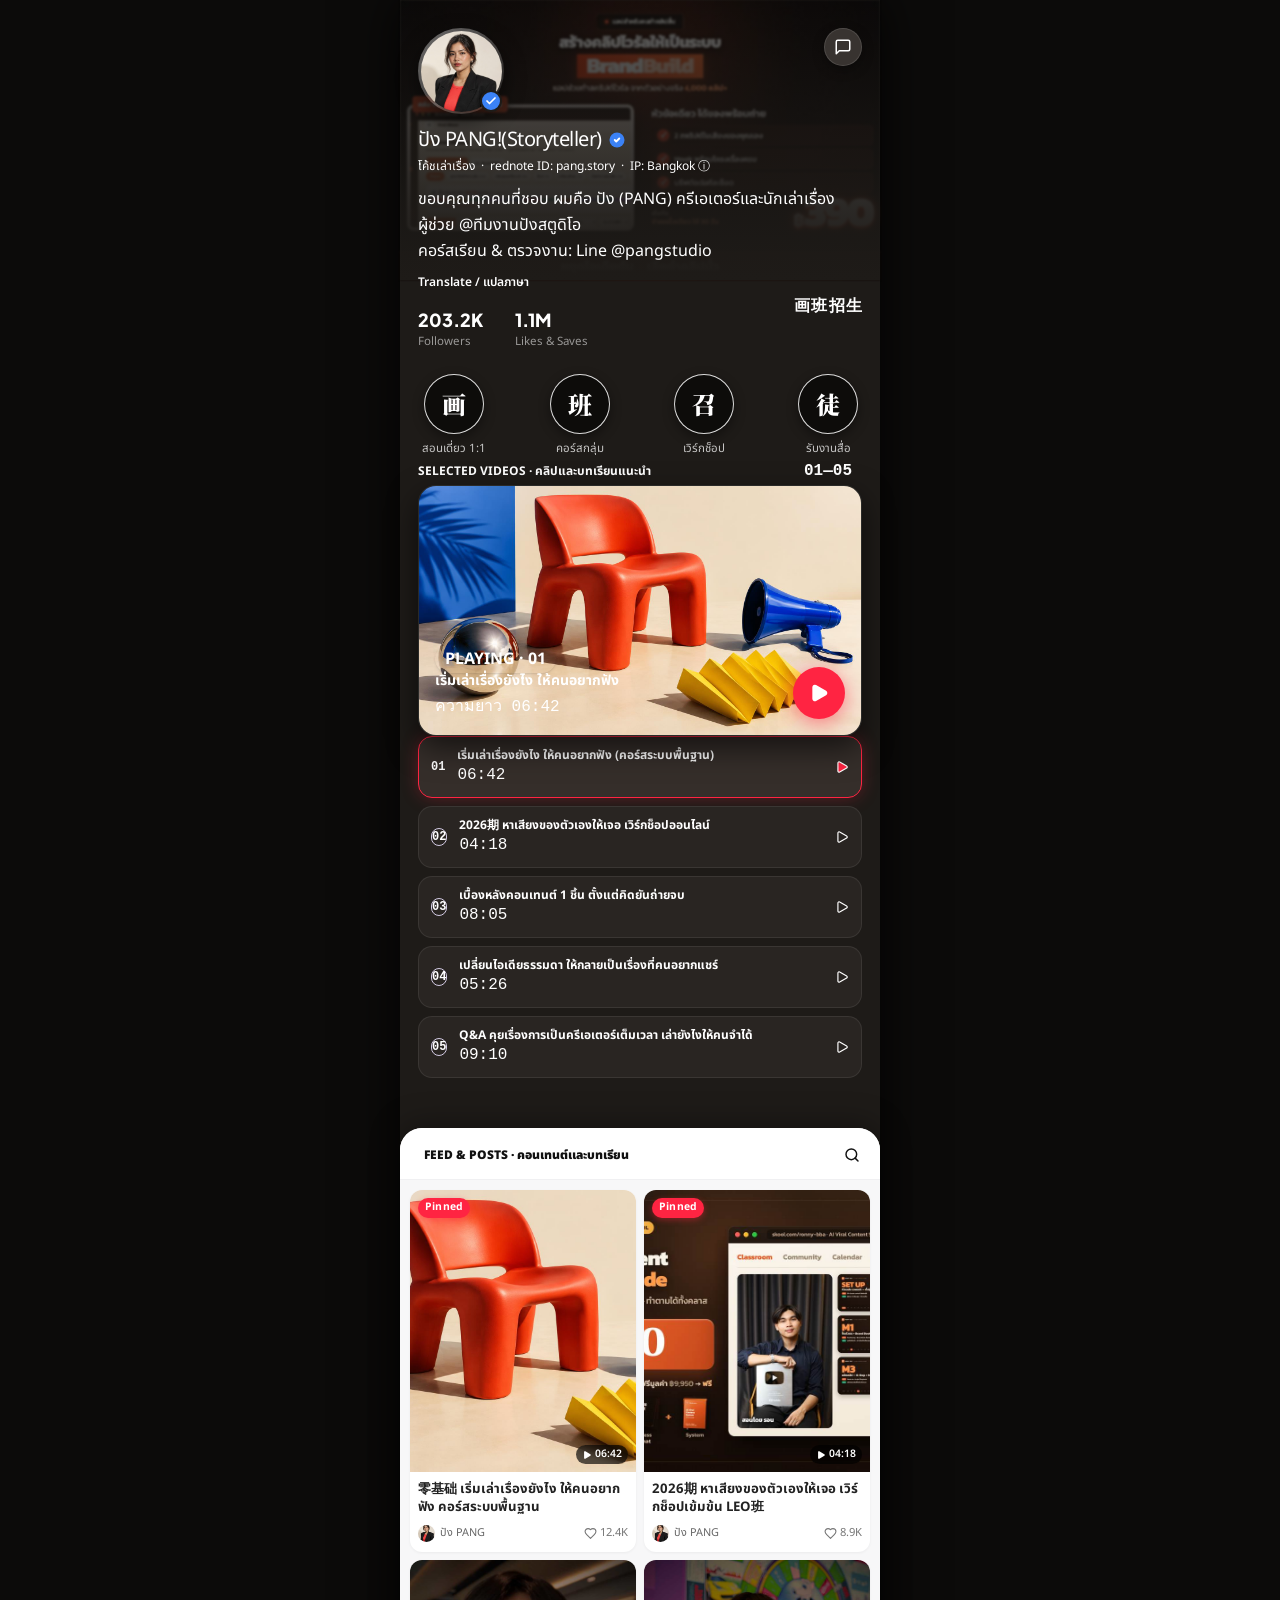
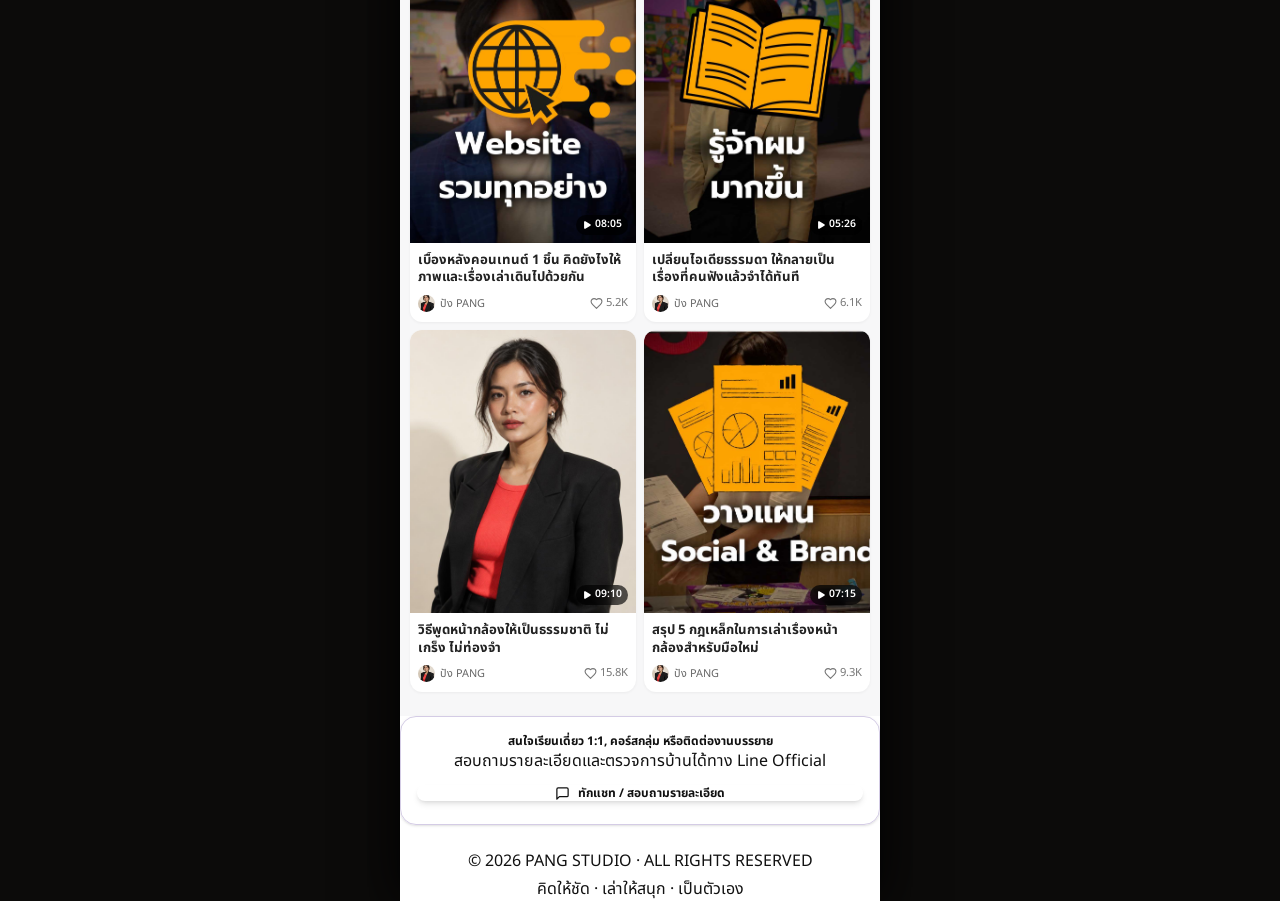
==== commit 10c9b06d: "Restore white bottom feed sheet with 2-column post cards grid and detail modal" ====
--- a/index.html
+++ b/index.html
@@ -249,6 +249,161 @@
       box-shadow: 0 0 18px -2px rgba(255, 36, 66, 0.35);
     }
 
+    /* White Feed Bottom Sheet ("ช่องขาว" RedNote style) */
+    .feed-sheet {
+      position: relative;
+      z-index: 20;
+      background-color: #ffffff;
+      color: #111111;
+      border-top-left-radius: 22px;
+      border-top-right-radius: 22px;
+      box-shadow: 0 -4px 30px rgba(0, 0, 0, 0.35);
+      flex: 1;
+      margin-top: 26px;
+      overflow: hidden;
+    }
+    .feed-header {
+      padding: 15px 16px 12px 16px;
+      background-color: #ffffff;
+      border-bottom: 1px solid #f0f0f2;
+    }
+    .feed-grid {
+      display: grid;
+      grid-template-columns: repeat(2, minmax(0, 1fr));
+      gap: 8px;
+      padding: 10px 10px 24px 10px;
+      background-color: #f7f7f8;
+    }
+    .feed-card {
+      background-color: #ffffff;
+      border-radius: 12px;
+      overflow: hidden;
+      box-shadow: 0 1px 3px rgba(0, 0, 0, 0.05);
+      cursor: pointer;
+      display: flex;
+      flex-direction: column;
+      text-decoration: none;
+      color: inherit;
+      transition: transform 0.15s ease, box-shadow 0.15s ease;
+    }
+    .feed-card:hover {
+      transform: translateY(-2px);
+      box-shadow: 0 6px 16px rgba(0, 0, 0, 0.09);
+    }
+    .card-thumb-wrap {
+      position: relative;
+      width: 100%;
+      background-color: #e5e5e5;
+      overflow: hidden;
+    }
+    .card-thumb {
+      width: 100%;
+      display: block;
+      object-fit: cover;
+      aspect-ratio: 4 / 5;
+      transition: transform 0.25s ease;
+    }
+    .feed-card:hover .card-thumb {
+      transform: scale(1.02);
+    }
+    .badge-pinned {
+      position: absolute;
+      top: 8px;
+      left: 8px;
+      background-color: var(--rednote-red);
+      color: #ffffff;
+      font-size: 0.65rem;
+      font-weight: 700;
+      padding: 2px 7px;
+      border-radius: 9999px;
+      box-shadow: 0 2px 6px rgba(255, 36, 66, 0.4);
+      z-index: 5;
+      letter-spacing: 0.02em;
+    }
+    .badge-video {
+      position: absolute;
+      bottom: 8px;
+      right: 8px;
+      background-color: rgba(0, 0, 0, 0.65);
+      backdrop-filter: blur(4px);
+      color: #ffffff;
+      font-size: 0.65rem;
+      font-weight: 600;
+      padding: 2px 6px;
+      border-radius: 9999px;
+      display: flex;
+      align-items: center;
+      gap: 3px;
+      z-index: 5;
+    }
+    .card-body {
+      padding: 9px 8px 10px 8px;
+      display: flex;
+      flex-direction: column;
+      justify-content: space-between;
+      flex: 1;
+    }
+    .card-title {
+      font-size: 0.825rem;
+      font-weight: 700;
+      line-height: 1.35;
+      color: #222222;
+      display: -webkit-box;
+      -webkit-line-clamp: 2;
+      -webkit-box-orient: vertical;
+      overflow: hidden;
+      margin: 0;
+    }
+    .card-footer {
+      display: flex;
+      align-items: center;
+      justify-content: space-between;
+      margin-top: 8px;
+    }
+    .card-author {
+      display: flex;
+      align-items: center;
+      gap: 5px;
+      min-width: 0;
+    }
+    .card-author-avatar {
+      width: 17px;
+      height: 17px;
+      border-radius: 9999px;
+      object-fit: cover;
+      flex-shrink: 0;
+    }
+    .card-author-name {
+      font-size: 0.68rem;
+      color: #666666;
+      white-space: nowrap;
+      overflow: hidden;
+      text-overflow: ellipsis;
+    }
+    .like-btn {
+      display: flex;
+      align-items: center;
+      gap: 3px;
+      font-size: 0.7rem;
+      color: #777777;
+      background: none;
+      border: none;
+      padding: 0;
+      cursor: pointer;
+      flex-shrink: 0;
+      transition: transform 0.1s ease;
+    }
+    .like-btn:active {
+      transform: scale(1.2);
+    }
+    .like-btn.liked {
+      color: var(--rednote-red);
+    }
+    .like-btn.liked svg {
+      fill: var(--rednote-red);
+      stroke: var(--rednote-red);
+    }
+
     /* Modal / Popup for Contact and Video */
     .rednote-modal {
       display: none;
@@ -444,11 +599,191 @@
         <div class="mt-3.5 flex flex-col gap-2" id="playlist-container">
           <!-- Rendered by JavaScript -->
         </div>
-
-        <!-- Action / Booking Banner Card -->
-        <div class="mt-5 rounded-2xl border border-white/10 bg-[#292522] p-4 text-center shadow-lg">
-          <p class="text-xs font-semibold text-white/80">สนใจเรียนเดี่ยว 1:1, คอร์สกลุ่ม หรือติดต่องานบรรยาย</p>
-          <p class="mt-0.5 text-[11px] text-white/50">สอบถามรายละเอียดและตรวจการบ้านได้ทาง Line Official</p>
+      </div>
+    </section>
+
+    <!-- 4. White Feed Bottom Sheet ("ช่องขาว" RedNote style) -->
+    <section class="feed-sheet">
+      <!-- Feed Header (Notes / Saves tabs removed as requested, clean label + search) -->
+      <div class="feed-header">
+        <div class="flex items-center justify-between">
+          <div class="flex items-center gap-2">
+            <span class="inline-block size-2 rounded-full bg-[#ff2442]"></span>
+            <span class="text-xs font-black tracking-wider text-gray-900 uppercase">
+              FEED & POSTS · คอนเทนต์และบทเรียน
+            </span>
+          </div>
+          <button type="button" class="p-1 text-gray-400 hover:text-black transition" onclick="focusSearch()" aria-label="ค้นหาโพสต์" title="ค้นหา">
+            <svg xmlns="http://www.w3.org/2000/svg" width="16" height="16" viewBox="0 0 24 24" fill="none" stroke="currentColor" stroke-width="2.2" stroke-linecap="round" stroke-linejoin="round"><circle cx="11" cy="11" r="8"/><path d="m21 21-4.3-4.3"/></svg>
+          </button>
+        </div>
+
+        <!-- Search Input Box (Hidden by default, togglable) -->
+        <div id="search-box" class="hidden pt-2.5">
+          <input
+            id="feed-search"
+            type="text"
+            placeholder="ค้นหาคอนเทนต์ในโพสต์..."
+            oninput="filterPosts(this.value)"
+            class="w-full rounded-full border border-gray-200 bg-gray-100 px-4 py-1.5 text-xs text-black outline-none focus:border-red-500"
+          />
+        </div>
+      </div>
+
+      <!-- 2-Column RedNote Post Cards Grid (6 cards with pinned badges, video time, author, likes) -->
+      <div id="notes-grid" class="feed-grid">
+        <!-- Card 1: Pinned / ปักหมุด (เริ่มเล่าเรื่องยังไง) -->
+        <div class="feed-card" onclick="openPostModal('零基础 เริ่มเล่าเรื่องยังไง ให้คนอยากฟัง คอร์สระบบพื้นฐาน', './images/video-cover.jpg', '06:42', 'คอร์สเรียนปูพื้นฐานการเล่าเรื่องตั้งแต่ศูนย์ สำหรับคนที่พูดไม่เก่ง ไม่รู้จะเริ่มตรงไหน พร้อมเทคนิคการจัดระเบียบความคิดให้เข้าใจง่าย')">
+          <div class="card-thumb-wrap">
+            <span class="badge-pinned">Pinned</span>
+            <span class="badge-video">
+              <svg xmlns="http://www.w3.org/2000/svg" width="10" height="10" viewBox="0 0 24 24" fill="currentColor"><path d="M5 5a2 2 0 0 1 3.008-1.728l11.997 6.998a2 2 0 0 1 .003 3.458l-12 7A2 2 0 0 1 5 19z"/></svg>
+              06:42
+            </span>
+            <img src="./images/video-cover.jpg" alt="เริ่มเล่าเรื่องยังไง" class="card-thumb" />
+          </div>
+          <div class="card-body">
+            <h3 class="card-title">零基础 เริ่มเล่าเรื่องยังไง ให้คนอยากฟัง คอร์สระบบพื้นฐาน</h3>
+            <div class="card-footer">
+              <div class="card-author">
+                <img src="./images/creator-portrait.jpg" alt="PANG" class="card-author-avatar" />
+                <span class="card-author-name">ปัง PANG</span>
+              </div>
+              <button type="button" class="like-btn" onclick="event.stopPropagation(); toggleLike(this, 12400)" title="ถูกใจ">
+                <svg xmlns="http://www.w3.org/2000/svg" width="13" height="13" viewBox="0 0 24 24" fill="none" stroke="currentColor" stroke-width="2" stroke-linecap="round" stroke-linejoin="round"><path d="M19 14c1.49-1.46 3-3.21 3-5.5A5.5 5.5 0 0 0 16.5 3c-1.76 0-3 .5-4.5 2-1.5-1.5-2.74-2-4.5-2A5.5 5.5 0 0 0 2 8.5c0 2.3 1.5 4.05 3 5.5l7 7Z"/></svg>
+                <span>12.4K</span>
+              </button>
+            </div>
+          </div>
+        </div>
+
+        <!-- Card 2: Pinned / ปักหมุด (2026 เวิร์กช็อป) -->
+        <div class="feed-card" onclick="openPostModal('2026期 หาเสียงของตัวเองให้เจอ เวิร์กช็อปเข้มข้น LEO班', './images/banner_aivcs.jpg', '04:18', 'เวิร์กช็อปเข้มข้น 8 สัปดาห์ ค้นหาแก่นแท้และสไตล์ของตัวเอง ไม่ต้องตามใคร พร้อมแบบฝึกหัดและการตรวจการบ้านรายคน')">
+          <div class="card-thumb-wrap">
+            <span class="badge-pinned">Pinned</span>
+            <span class="badge-video">
+              <svg xmlns="http://www.w3.org/2000/svg" width="10" height="10" viewBox="0 0 24 24" fill="currentColor"><path d="M5 5a2 2 0 0 1 3.008-1.728l11.997 6.998a2 2 0 0 1 .003 3.458l-12 7A2 2 0 0 1 5 19z"/></svg>
+              04:18
+            </span>
+            <img src="./images/banner_aivcs.jpg" alt="2026 หาเสียงของตัวเองให้เจอ" class="card-thumb" />
+          </div>
+          <div class="card-body">
+            <h3 class="card-title">2026期 หาเสียงของตัวเองให้เจอ เวิร์กช็อปเข้มข้น LEO班</h3>
+            <div class="card-footer">
+              <div class="card-author">
+                <img src="./images/creator-portrait.jpg" alt="PANG" class="card-author-avatar" />
+                <span class="card-author-name">ปัง PANG</span>
+              </div>
+              <button type="button" class="like-btn" onclick="event.stopPropagation(); toggleLike(this, 8900)" title="ถูกใจ">
+                <svg xmlns="http://www.w3.org/2000/svg" width="13" height="13" viewBox="0 0 24 24" fill="none" stroke="currentColor" stroke-width="2" stroke-linecap="round" stroke-linejoin="round"><path d="M19 14c1.49-1.46 3-3.21 3-5.5A5.5 5.5 0 0 0 16.5 3c-1.76 0-3 .5-4.5 2-1.5-1.5-2.74-2-4.5-2A5.5 5.5 0 0 0 2 8.5c0 2.3 1.5 4.05 3 5.5l7 7Z"/></svg>
+                <span>8.9K</span>
+              </button>
+            </div>
+          </div>
+        </div>
+
+        <!-- Card 3: เบื้องหลังคอนเทนต์หนึ่งชิ้น -->
+        <div class="feed-card" onclick="openPostModal('เบื้องหลังคอนเทนต์ 1 ชิ้น คิดยังไงให้ภาพและเรื่องเล่าเดินไปด้วยกัน', './images/grid_1.jpg', '08:05', 'เจาะลึกกระบวนการคิด เบื้องหลังการเตรียมพร็อพ การเซ็ตฉาก และการใช้ Storyboard ให้ทำงานได้ไวขึ้น')">
+          <div class="card-thumb-wrap">
+            <span class="badge-video">
+              <svg xmlns="http://www.w3.org/2000/svg" width="10" height="10" viewBox="0 0 24 24" fill="currentColor"><path d="M5 5a2 2 0 0 1 3.008-1.728l11.997 6.998a2 2 0 0 1 .003 3.458l-12 7A2 2 0 0 1 5 19z"/></svg>
+              08:05
+            </span>
+            <img src="./images/grid_1.jpg" alt="เบื้องหลังคอนเทนต์" class="card-thumb" />
+          </div>
+          <div class="card-body">
+            <h3 class="card-title">เบื้องหลังคอนเทนต์ 1 ชิ้น คิดยังไงให้ภาพและเรื่องเล่าเดินไปด้วยกัน</h3>
+            <div class="card-footer">
+              <div class="card-author">
+                <img src="./images/creator-portrait.jpg" alt="PANG" class="card-author-avatar" />
+                <span class="card-author-name">ปัง PANG</span>
+              </div>
+              <button type="button" class="like-btn" onclick="event.stopPropagation(); toggleLike(this, 5210)" title="ถูกใจ">
+                <svg xmlns="http://www.w3.org/2000/svg" width="13" height="13" viewBox="0 0 24 24" fill="none" stroke="currentColor" stroke-width="2" stroke-linecap="round" stroke-linejoin="round"><path d="M19 14c1.49-1.46 3-3.21 3-5.5A5.5 5.5 0 0 0 16.5 3c-1.76 0-3 .5-4.5 2-1.5-1.5-2.74-2-4.5-2A5.5 5.5 0 0 0 2 8.5c0 2.3 1.5 4.05 3 5.5l7 7Z"/></svg>
+                <span>5.2K</span>
+              </button>
+            </div>
+          </div>
+        </div>
+
+        <!-- Card 4: เปลี่ยนไอเดียธรรมดา -->
+        <div class="feed-card" onclick="openPostModal('เปลี่ยนไอเดียธรรมดา ให้กลายเป็นเรื่องที่คนอยากแชร์', './images/grid_2.jpg', '05:26', 'เทคนิค Hook ใน 3 วินาทีแรก และการสร้างจังหวะจะโคนในการเล่าเรื่องให้ผู้ฟังรู้สึกมีส่วนร่วมตลอดเวลา')">
+          <div class="card-thumb-wrap">
+            <span class="badge-video">
+              <svg xmlns="http://www.w3.org/2000/svg" width="10" height="10" viewBox="0 0 24 24" fill="currentColor"><path d="M5 5a2 2 0 0 1 3.008-1.728l11.997 6.998a2 2 0 0 1 .003 3.458l-12 7A2 2 0 0 1 5 19z"/></svg>
+              05:26
+            </span>
+            <img src="./images/grid_2.jpg" alt="เปลี่ยนไอเดียธรรมดา" class="card-thumb" />
+          </div>
+          <div class="card-body">
+            <h3 class="card-title">เปลี่ยนไอเดียธรรมดา ให้กลายเป็นเรื่องที่คนฟังแล้วจำได้ทันที</h3>
+            <div class="card-footer">
+              <div class="card-author">
+                <img src="./images/creator-portrait.jpg" alt="PANG" class="card-author-avatar" />
+                <span class="card-author-name">ปัง PANG</span>
+              </div>
+              <button type="button" class="like-btn" onclick="event.stopPropagation(); toggleLike(this, 6140)" title="ถูกใจ">
+                <svg xmlns="http://www.w3.org/2000/svg" width="13" height="13" viewBox="0 0 24 24" fill="none" stroke="currentColor" stroke-width="2" stroke-linecap="round" stroke-linejoin="round"><path d="M19 14c1.49-1.46 3-3.21 3-5.5A5.5 5.5 0 0 0 16.5 3c-1.76 0-3 .5-4.5 2-1.5-1.5-2.74-2-4.5-2A5.5 5.5 0 0 0 2 8.5c0 2.3 1.5 4.05 3 5.5l7 7Z"/></svg>
+                <span>6.1K</span>
+              </button>
+            </div>
+          </div>
+        </div>
+
+        <!-- Card 5: วิธีพูดหน้ากล้อง -->
+        <div class="feed-card" onclick="openPostModal('วิธีพูดหน้ากล้องให้เป็นธรรมชาติ ไม่เกร็ง ไม่ท่องจำ', './images/creator-portrait.jpg', '09:10', 'แบบฝึกหัดคลายความกลัวหน้ากล้อง การมองเลนส์ให้เหมือนมองเพื่อนสนิท และการพูดแบบมีอารมณ์ร่วม')">
+          <div class="card-thumb-wrap">
+            <span class="badge-video">
+              <svg xmlns="http://www.w3.org/2000/svg" width="10" height="10" viewBox="0 0 24 24" fill="currentColor"><path d="M5 5a2 2 0 0 1 3.008-1.728l11.997 6.998a2 2 0 0 1 .003 3.458l-12 7A2 2 0 0 1 5 19z"/></svg>
+              09:10
+            </span>
+            <img src="./images/creator-portrait.jpg" alt="วิธีพูดหน้ากล้อง" class="card-thumb" />
+          </div>
+          <div class="card-body">
+            <h3 class="card-title">วิธีพูดหน้ากล้องให้เป็นธรรมชาติ ไม่เกร็ง ไม่ท่องจำ</h3>
+            <div class="card-footer">
+              <div class="card-author">
+                <img src="./images/creator-portrait.jpg" alt="PANG" class="card-author-avatar" />
+                <span class="card-author-name">ปัง PANG</span>
+              </div>
+              <button type="button" class="like-btn" onclick="event.stopPropagation(); toggleLike(this, 15800)" title="ถูกใจ">
+                <svg xmlns="http://www.w3.org/2000/svg" width="13" height="13" viewBox="0 0 24 24" fill="none" stroke="currentColor" stroke-width="2" stroke-linecap="round" stroke-linejoin="round"><path d="M19 14c1.49-1.46 3-3.21 3-5.5A5.5 5.5 0 0 0 16.5 3c-1.76 0-3 .5-4.5 2-1.5-1.5-2.74-2-4.5-2A5.5 5.5 0 0 0 2 8.5c0 2.3 1.5 4.05 3 5.5l7 7Z"/></svg>
+                <span>15.8K</span>
+              </button>
+            </div>
+          </div>
+        </div>
+
+        <!-- Card 6: สรุป 5 กฎเหล็ก -->
+        <div class="feed-card" onclick="openPostModal('สรุป 5 กฎเหล็กในการเล่าเรื่องสำหรับมือใหม่', './images/grid_3.jpg', '07:15', '5 สิ่งที่ควรทำและ 3 สิ่งที่ห้ามทำเมื่อเริ่มเล่าเรื่องหน้ากล้อง พร้อมสูตรสคริปต์ 1 นาทีที่ใครก็พูดตามได้')">
+          <div class="card-thumb-wrap">
+            <span class="badge-video">
+              <svg xmlns="http://www.w3.org/2000/svg" width="10" height="10" viewBox="0 0 24 24" fill="currentColor"><path d="M5 5a2 2 0 0 1 3.008-1.728l11.997 6.998a2 2 0 0 1 .003 3.458l-12 7A2 2 0 0 1 5 19z"/></svg>
+              07:15
+            </span>
+            <img src="./images/grid_3.jpg" alt="สรุป 5 กฎเหล็ก" class="card-thumb" />
+          </div>
+          <div class="card-body">
+            <h3 class="card-title">สรุป 5 กฎเหล็กในการเล่าเรื่องหน้ากล้องสำหรับมือใหม่</h3>
+            <div class="card-footer">
+              <div class="card-author">
+                <img src="./images/creator-portrait.jpg" alt="PANG" class="card-author-avatar" />
+                <span class="card-author-name">ปัง PANG</span>
+              </div>
+              <button type="button" class="like-btn" onclick="event.stopPropagation(); toggleLike(this, 9320)" title="ถูกใจ">
+                <svg xmlns="http://www.w3.org/2000/svg" width="13" height="13" viewBox="0 0 24 24" fill="none" stroke="currentColor" stroke-width="2" stroke-linecap="round" stroke-linejoin="round"><path d="M19 14c1.49-1.46 3-3.21 3-5.5A5.5 5.5 0 0 0 16.5 3c-1.76 0-3 .5-4.5 2-1.5-1.5-2.74-2-4.5-2A5.5 5.5 0 0 0 2 8.5c0 2.3 1.5 4.05 3 5.5l7 7Z"/></svg>
+                <span>9.3K</span>
+              </button>
+            </div>
+          </div>
+        </div>
+      </div>
+
+      <!-- Action / Booking Banner Card inside white sheet -->
+      <div class="px-3.5 pt-2 pb-6">
+        <div class="rounded-2xl border border-gray-200 bg-[#f9f9fb] p-4 text-center shadow-sm">
+          <p class="text-xs font-bold text-gray-800">สนใจเรียนเดี่ยว 1:1, คอร์สกลุ่ม หรือติดต่องานบรรยาย</p>
+          <p class="mt-0.5 text-[11px] text-gray-500">สอบถามรายละเอียดและตรวจการบ้านได้ทาง Line Official</p>
           <a href="#contact-modal" class="mt-3 inline-flex items-center justify-center gap-2 w-full rounded-full bg-[#ff2442] py-2.5 text-xs font-bold text-white shadow-md hover:bg-[#e01d39] transition">
             <svg xmlns="http://www.w3.org/2000/svg" width="15" height="15" viewBox="0 0 24 24" fill="none" stroke="currentColor" stroke-width="2" stroke-linecap="round" stroke-linejoin="round"><path d="M21 15a2 2 0 0 1-2 2H7l-4 4V5a2 2 0 0 1 2-2h14a2 2 0 0 1 2 2z"/></svg>
             <span>ทักแชท / สอบถามรายละเอียด</span>
@@ -456,13 +791,44 @@
         </div>
 
         <!-- Footer -->
-        <footer class="mt-8 pb-10 text-center text-[11px] text-white/40">
+        <footer class="mt-6 text-center text-[11px] text-gray-400">
           <p>© 2026 PANG STUDIO · ALL RIGHTS RESERVED</p>
-          <p class="mt-1 text-[10px] text-white/25">คิดให้ชัด · เล่าให้สนุก · เป็นตัวเอง</p>
+          <p class="mt-1 text-[10px] text-gray-400">คิดให้ชัด · เล่าให้สนุก · เป็นตัวเอง</p>
         </footer>
       </div>
     </section>
 
+  </div>
+
+  <!-- Interactive Post Detail Modal -->
+  <div id="post-modal" class="rednote-modal" onclick="closePostModal(event)">
+    <div class="modal-box" onclick="event.stopPropagation()">
+      <div class="relative">
+        <img id="modal-img" src="./images/video-cover.jpg" alt="Cover" class="aspect-video w-full object-cover" />
+        <button type="button" onclick="closePostModal()" class="absolute right-3 top-3 grid size-8 place-items-center rounded-full bg-black/60 text-white backdrop-blur-sm hover:bg-black/90">
+          <svg xmlns="http://www.w3.org/2000/svg" width="16" height="16" viewBox="0 0 24 24" fill="none" stroke="currentColor" stroke-width="2.5"><path d="M18 6 6 18"/><path d="m6 6 12 12"/></svg>
+        </button>
+        <span id="modal-badge" class="absolute bottom-3 right-3 rounded-full bg-black/70 px-2.5 py-1 text-xs font-bold text-white">06:42</span>
+      </div>
+      <div class="p-5">
+        <div class="flex items-center gap-2 mb-3">
+          <img src="./images/creator-portrait.jpg" alt="Author" class="size-6 rounded-full object-cover" />
+          <span class="text-xs font-bold text-white">ปัง PANG!(Storyteller)</span>
+          <span class="text-xs text-white/40">· เจ้าของโพสต์</span>
+        </div>
+        <h2 id="modal-title" class="text-base font-extrabold text-white leading-snug">ชื่อโพสต์</h2>
+        <p id="modal-desc" class="mt-2 text-xs leading-relaxed text-white/70">รายละเอียดคอนเทนต์</p>
+
+        <div class="mt-6 flex items-center gap-3">
+          <a href="https://www.youtube.com/" target="_blank" rel="noreferrer" class="flex-1 rounded-full bg-[#ff2442] py-2.5 text-center text-xs font-bold text-white shadow-md hover:bg-[#e01d39] transition">
+            ▶ ดูคลิปเต็มบน YouTube
+          </a>
+          <a href="#contact-modal" class="flex-1 rounded-full border border-white/20 bg-white/10 py-2.5 text-center text-xs font-bold text-white hover:bg-white/20 transition">
+            💬 ทักคุยเรื่องคอร์ส
+          </a>
+        </div>
+      </div>
+    </div>
   </div>
 
   <!-- Contact & Social Channels Modal -->
@@ -569,6 +935,64 @@
       renderPlaylist();
     }
 
+    // Like Counter Toggle
+    function toggleLike(btn, baseCount) {
+      const isLiked = btn.classList.contains('liked');
+      const span = btn.querySelector('span');
+
+      if (isLiked) {
+        btn.classList.remove('liked');
+        span.textContent = formatCount(baseCount);
+      } else {
+        btn.classList.add('liked');
+        span.textContent = formatCount(baseCount + 1);
+      }
+    }
+
+    function formatCount(num) {
+      if (num >= 1000) {
+        return (num / 1000).toFixed(1) + 'K';
+      }
+      return num;
+    }
+
+    // Post Detail Modal
+    function openPostModal(title, img, badge, desc) {
+      document.getElementById('modal-title').textContent = title;
+      document.getElementById('modal-img').src = img;
+      document.getElementById('modal-badge').textContent = badge;
+      document.getElementById('modal-desc').textContent = desc;
+      document.getElementById('post-modal').classList.add('open');
+    }
+
+    function closePostModal(e) {
+      if (e) e.stopPropagation();
+      document.getElementById('post-modal').classList.remove('open');
+    }
+
+    // Feed Search & Filter
+    function focusSearch() {
+      const searchBox = document.getElementById('search-box');
+      if (!searchBox) return;
+      searchBox.classList.toggle('hidden');
+      if (!searchBox.classList.contains('hidden')) {
+        document.getElementById('feed-search').focus();
+      }
+    }
+
+    function filterPosts(keyword) {
+      const cards = document.querySelectorAll('#notes-grid .feed-card');
+      const lower = keyword.toLowerCase().trim();
+      cards.forEach(card => {
+        const title = card.querySelector('.card-title').textContent.toLowerCase();
+        if (!lower || title.includes(lower)) {
+          card.style.display = 'flex';
+        } else {
+          card.style.display = 'none';
+        }
+      });
+    }
+
     // Init on load
     document.addEventListener('DOMContentLoaded', () => {
       renderPlaylist();
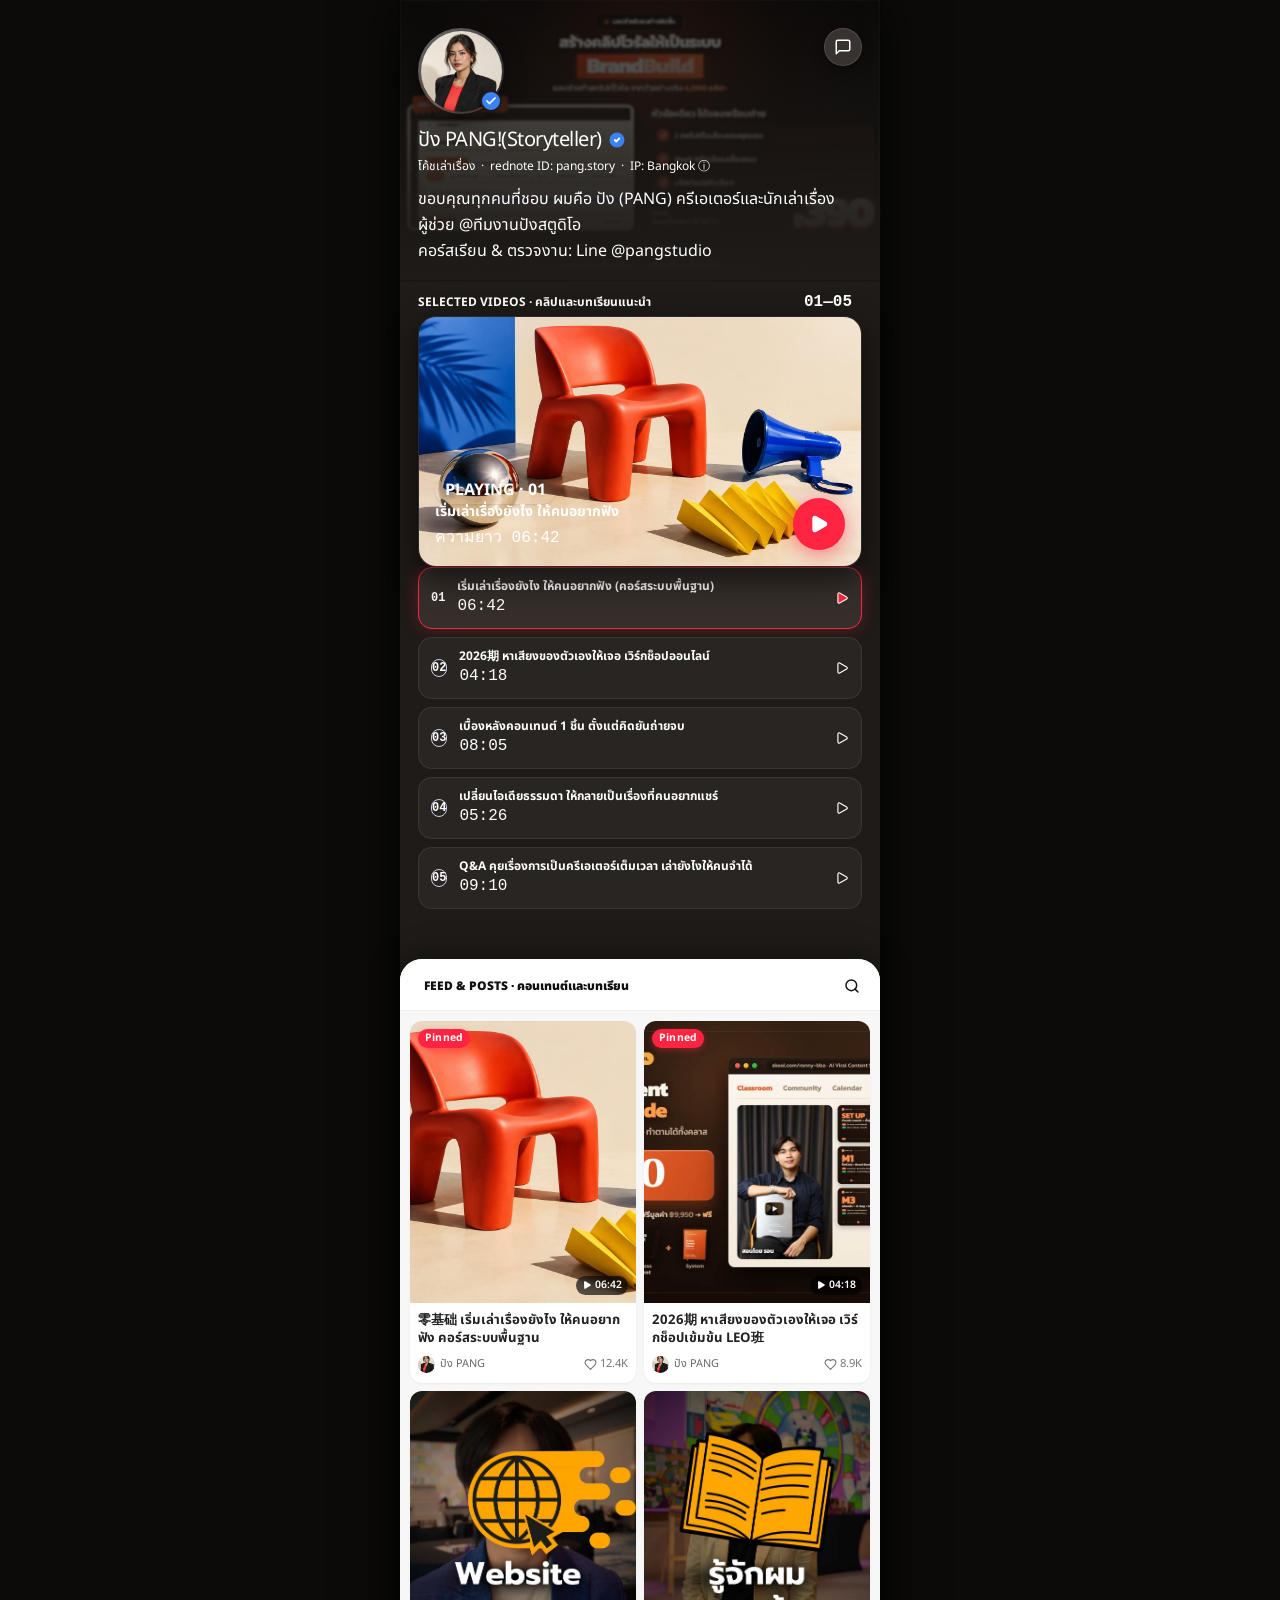
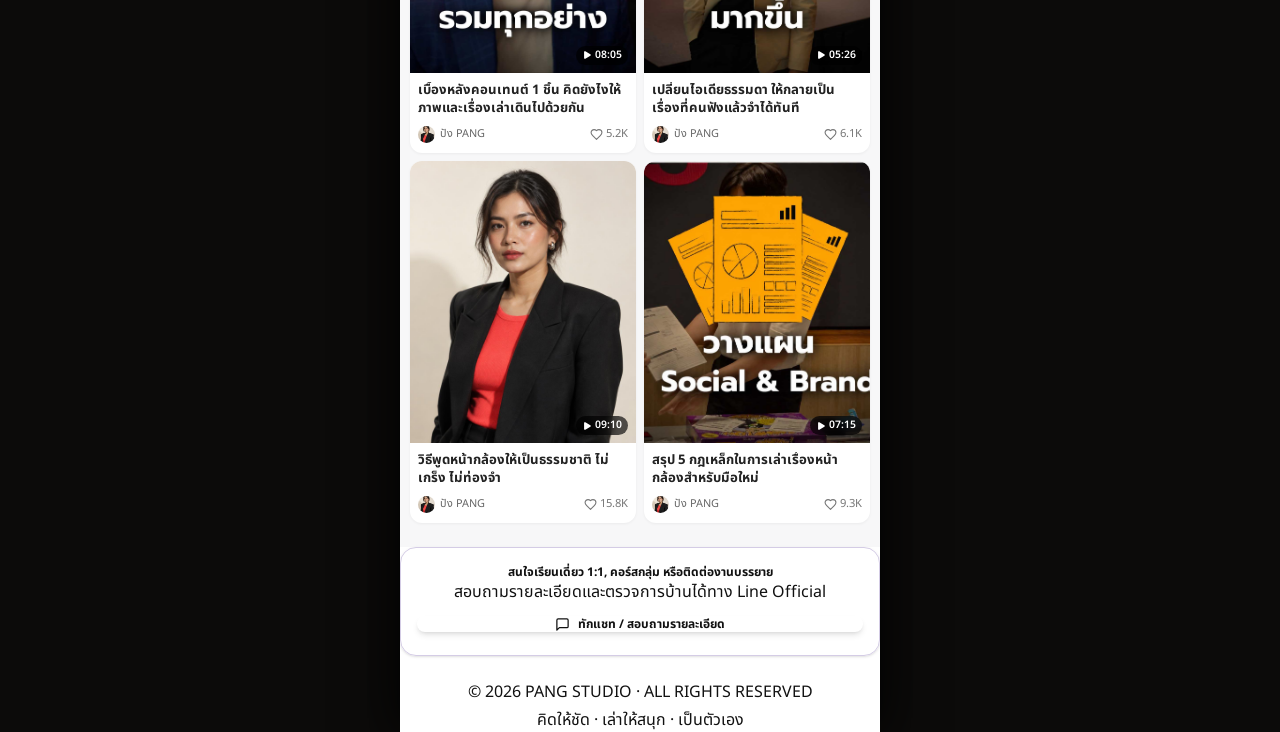
==== commit e0a3e6b0: "Remove translate link, watermark, follower stats, and 4 highlight circles" ====
--- a/index.html
+++ b/index.html
@@ -489,65 +489,10 @@
         <p>ขอบคุณทุกคนที่ชอบ ผมคือ ปัง (PANG) ครีเอเตอร์และนักเล่าเรื่อง</p>
         <p class="text-white/70">ผู้ช่วย @ทีมงานปังสตูดิโอ</p>
         <p class="text-white/70">คอร์สเรียน & ตรวจงาน: Line @pangstudio</p>
-        <p class="mt-1">
-          <a href="#contact-modal" class="text-xs font-semibold text-white/50 hover:text-white/80 underline decoration-white/30">Translate / แปลภาษา</a>
-        </p>
-      </div>
-
-      <!-- Watermark behind header (Directly from user reference screenshot) -->
-      <div class="absolute right-4 top-14 font-serif text-5xl font-black tracking-widest text-white/10 select-none pointer-events-none z-0">
-        画班招生
-      </div>
-
-      <!-- Stats Bar (Followers, Likes & Saves) -->
-      <div class="mt-4 flex items-center gap-8">
-        <div class="stat-item">
-          <span class="stat-num">203.2K</span>
-          <span class="stat-label">Followers</span>
-        </div>
-        <div class="stat-item">
-          <span class="stat-num">1.1M</span>
-          <span class="stat-label">Likes & Saves</span>
-        </div>
-      </div>
-
-      <!-- 2. RedNote Highlight Story Circles (画 班 召 徒 / เล่า เรื่อง เป็น ภาพ) -->
-      <div class="mt-6 flex items-center justify-between px-1">
-        <!-- Circle 1: เล่า / 1:1 -->
-        <a href="#contact-modal" class="highlight-story">
-          <div class="highlight-circle">
-            <span>画</span>
-          </div>
-          <span class="highlight-label">สอนเดี่ยว 1:1</span>
-        </a>
-
-        <!-- Circle 2: คอร์ส / 班 -->
-        <a href="#contact-modal" class="highlight-story">
-          <div class="highlight-circle">
-            <span>班</span>
-          </div>
-          <span class="highlight-label">คอร์สกลุ่ม</span>
-        </a>
-
-        <!-- Circle 3: เวิร์กช็อป / 召 -->
-        <a href="#contact-modal" class="highlight-story">
-          <div class="highlight-circle">
-            <span>召</span>
-          </div>
-          <span class="highlight-label">เวิร์กช็อป</span>
-        </a>
-
-        <!-- Circle 4: ผลงาน / 徒 -->
-        <a href="#contact-modal" class="highlight-story">
-          <div class="highlight-circle">
-            <span>徒</span>
-          </div>
-          <span class="highlight-label">รับงานสื่อ</span>
-        </a>
-      </div>
-
-      <!-- 3. Featured Video Section (กล่อง Video & เลือก 4-5 คลิป) -->
-      <div class="mt-7">
+      </div>
+
+      <!-- 2. Featured Video Section (กล่อง Video & เลือก 4-5 คลิป) -->
+      <div class="mt-6">
         <!-- Header -->
         <div class="flex items-center justify-between mb-3 px-0.5">
           <span class="text-xs font-bold tracking-wider text-white/80 uppercase">
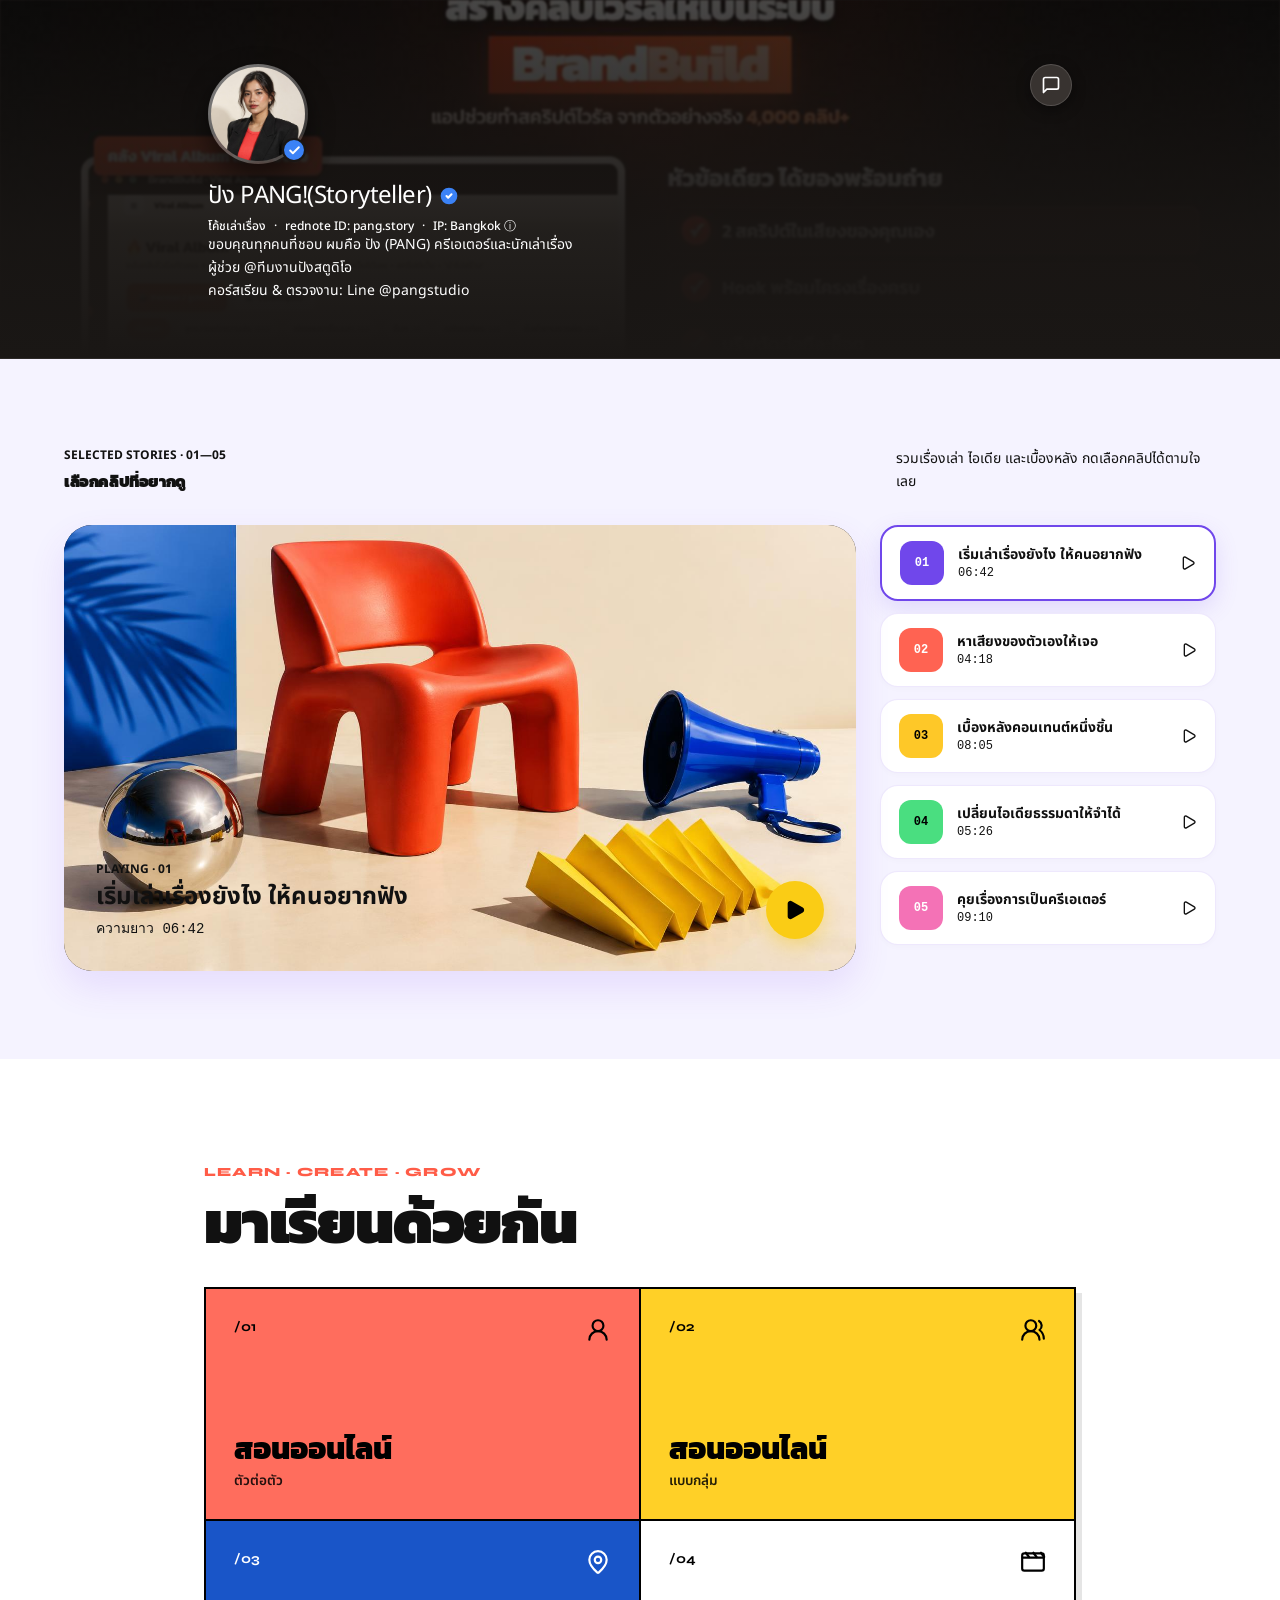
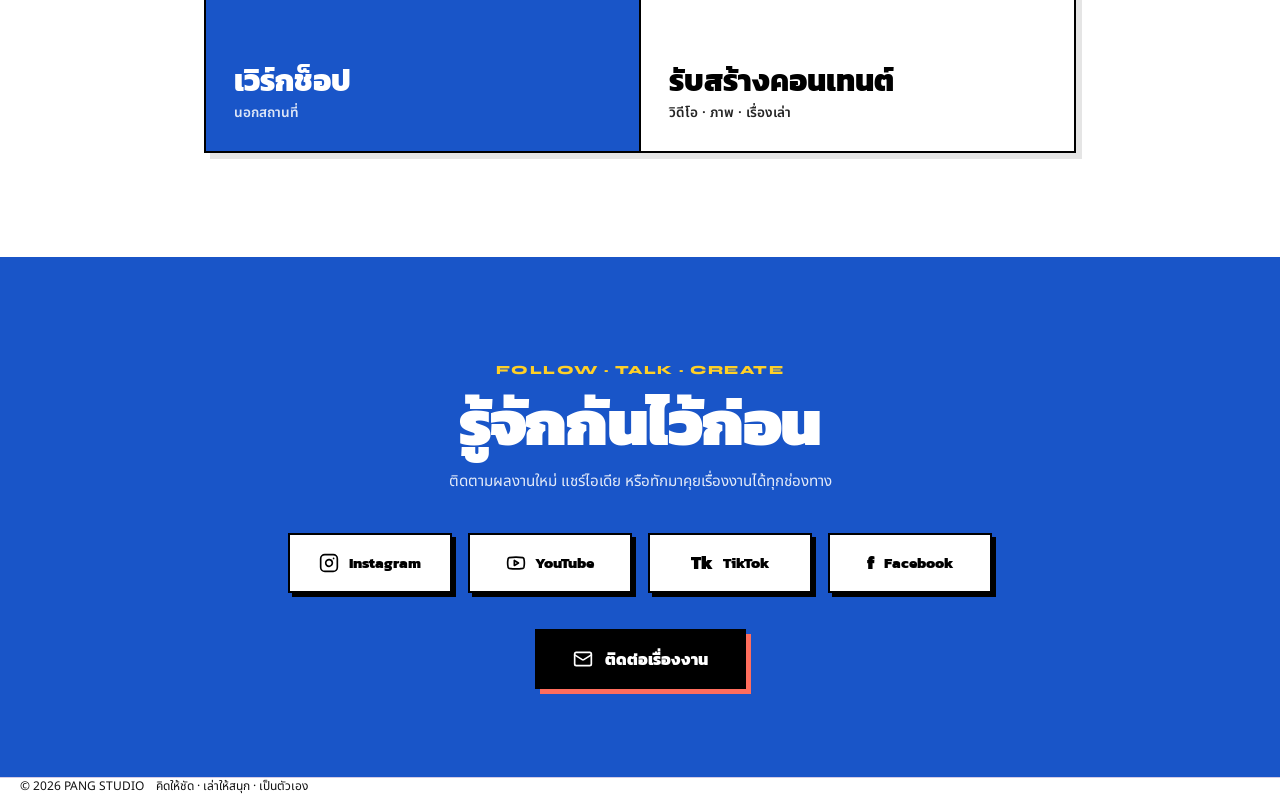
==== commit 98a9e5b8: "Update v2: palette video switcher layout and design-77 services and contact sections" ====
--- a/index.html
+++ b/index.html
@@ -2,10 +2,10 @@
 <html lang="th" class="scroll-smooth">
 <head>
   <meta charset="utf-8" />
-  <meta name="viewport" content="width=device-width, initial-scale=1, maximum-scale=1, user-scalable=no" />
-  <title>ปัง PANG! · RedNote Profile (小红书)</title>
+  <meta name="viewport" content="width=device-width, initial-scale=1" />
+  <title>ปัง PANG! — Creator, Storyteller & Mentor</title>
   <meta name="description" content="ขอบคุณทุกคนที่ติดตาม ผมคือ ปัง (PANG) โค้ชด้านเล่าเรื่องและคอนเทนต์" />
-  <meta property="og:title" content="ปัง PANG! · RedNote Profile" />
+  <meta property="og:title" content="ปัง PANG! · Profile & Portfolio" />
   <meta property="og:description" content="เปลี่ยนเสียงของตัวเองให้กลายเป็นเรื่องราวที่คนจำได้" />
   <meta property="og:type" content="profile" />
 
@@ -13,24 +13,26 @@
   <link rel="preload" as="image" href="./images/video-cover.jpg" />
   <link rel="preload" as="image" href="./images/banner_brandbuild.jpg" />
 
-  <!-- Google Fonts -->
+  <!-- Google Fonts: Kanit (Headings), Noto Sans Thai (Body), Syne (Accents) -->
   <link rel="preconnect" href="https://fonts.googleapis.com" />
   <link rel="preconnect" href="https://fonts.gstatic.com" crossorigin />
-  <link href="https://fonts.googleapis.com/css2?family=Noto+Sans+Thai:wght@300;400;500;600;700;800;900&family=Plus+Jakarta+Sans:wght@500;600;700;800&family=Noto+Serif+SC:wght@700;900&display=swap" rel="stylesheet" />
+  <link href="https://fonts.googleapis.com/css2?family=Kanit:wght@400;500;600;700;800;900&family=Noto+Sans+Thai:wght@300;400;500;600;700;800;900&family=Plus+Jakarta+Sans:wght@500;600;700;800&family=Syne:wght@600;700;800&display=swap" rel="stylesheet" />
 
   <!-- Tailwind Base -->
   <link rel="stylesheet" href="./css/styles.css" />
 
   <style>
     :root {
+      --font-display: 'Kanit', sans-serif;
+      --font-thai: 'Noto Sans Thai', -apple-system, BlinkMacSystemFont, sans-serif;
+      --font-syne: 'Syne', sans-serif;
+      --font-en: 'Plus Jakarta Sans', sans-serif;
       --rednote-red: #ff2442;
       --rednote-red-hover: #e01d39;
-      --rednote-dark-bg: #1e1b18;
+      --rednote-dark-bg: #1a1715;
       --rednote-card-bg: #292522;
       --rednote-btn-bg: #383330;
       --rednote-border: rgba(255, 255, 255, 0.08);
-      --font-thai: 'Noto Sans Thai', -apple-system, BlinkMacSystemFont, sans-serif;
-      --font-en: 'Plus Jakarta Sans', -apple-system, BlinkMacSystemFont, sans-serif;
     }
 
     * {
@@ -39,39 +41,36 @@
     }
 
     body {
-      background-color: #0c0b0a;
-      color: #ffffff;
+      background-color: #ffffff;
+      color: #111111;
       font-family: var(--font-thai);
       margin: 0;
       padding: 0;
       min-height: 100vh;
-      display: flex;
-      justify-content: center;
-    }
-
-    /* RedNote Mobile Container Frame */
-    .rednote-app-shell {
-      width: 100%;
-      max-width: 480px;
-      min-height: 100vh;
+    }
+
+    .font-display {
+      font-family: var(--font-display) !important;
+    }
+
+    /* 1. Profile Header (Xiaohongshu / RedNote Dark Aesthetic) */
+    .profile-header-wrap {
+      position: relative;
       background-color: var(--rednote-dark-bg);
-      position: relative;
-      box-shadow: 0 0 50px rgba(0, 0, 0, 0.85);
-      display: flex;
-      flex-direction: column;
-    }
-
-    /* Banner Overlay */
+      color: #ffffff;
+      overflow: hidden;
+      border-bottom: 1px solid rgba(255, 255, 255, 0.08);
+    }
     .banner-backdrop {
       position: absolute;
       top: 0;
       left: 0;
       right: 0;
-      height: 280px;
+      height: 100%;
       background-image: url('./images/banner_brandbuild.jpg');
       background-size: cover;
       background-position: center 30%;
-      filter: brightness(0.45) blur(1px);
+      filter: brightness(0.38) blur(1px);
       z-index: 1;
     }
     .banner-gradient {
@@ -79,26 +78,37 @@
       top: 0;
       left: 0;
       right: 0;
-      height: 280px;
-      background: linear-gradient(180deg, rgba(30, 27, 24, 0.2) 0%, rgba(30, 27, 24, 0.85) 75%, var(--rednote-dark-bg) 100%);
+      bottom: 0;
+      background: linear-gradient(180deg, rgba(26, 23, 21, 0.35) 0%, rgba(26, 23, 21, 0.88) 65%, var(--rednote-dark-bg) 100%);
       z-index: 2;
     }
-
-    /* Profile Info Block */
     .profile-content {
       position: relative;
       z-index: 10;
-      padding: 28px 18px 24px 18px;
+      max-width: 58rem;
+      margin: 0 auto;
+      padding: 3rem 1.25rem 2.75rem 1.25rem;
+    }
+    @media (min-width: 768px) {
+      .profile-content {
+        padding: 4rem 2rem 3.5rem 2rem;
+      }
     }
 
     .avatar-wrapper {
       position: relative;
-      width: 86px;
-      height: 86px;
+      width: 90px;
+      height: 90px;
       border-radius: 9999px;
-      padding: 2.5px;
-      background: linear-gradient(135deg, rgba(255,255,255,0.4), rgba(255,255,255,0.05));
-      box-shadow: 0 8px 20px rgba(0, 0, 0, 0.5);
+      padding: 3px;
+      background: linear-gradient(135deg, rgba(255, 255, 255, 0.5), rgba(255, 255, 255, 0.1));
+      box-shadow: 0 10px 25px rgba(0, 0, 0, 0.55);
+    }
+    @media (min-width: 640px) {
+      .avatar-wrapper {
+        width: 100px;
+        height: 100px;
+      }
     }
     .avatar-img {
       width: 100%;
@@ -111,8 +121,8 @@
       position: absolute;
       bottom: 2px;
       right: 2px;
-      width: 22px;
-      height: 22px;
+      width: 24px;
+      height: 24px;
       background-color: #3b82f6;
       border-radius: 9999px;
       border: 2px solid var(--rednote-dark-bg);
@@ -122,289 +132,332 @@
       color: white;
     }
 
-    /* Stats Numbers */
-    .stat-item {
-      display: flex;
-      flex-direction: column;
-      align-items: flex-start;
-    }
-    .stat-num {
-      font-family: var(--font-en);
-      font-weight: 800;
-      font-size: 1.125rem;
-      line-height: 1.1;
-      color: #ffffff;
-    }
-    .stat-label {
-      font-size: 0.72rem;
-      color: rgba(255, 255, 255, 0.55);
-      margin-top: 3px;
-    }
-
     .btn-dm {
-      width: 38px;
-      height: 38px;
+      width: 42px;
+      height: 42px;
       border-radius: 9999px;
       background-color: var(--rednote-btn-bg);
-      border: 1px solid rgba(255, 255, 255, 0.12);
+      border: 1px solid rgba(255, 255, 255, 0.15);
       display: inline-flex;
       align-items: center;
       justify-content: center;
       color: #ffffff;
       cursor: pointer;
-      transition: all 0.15s ease;
+      transition: all 0.2s ease;
       text-decoration: none;
-      box-shadow: 0 4px 12px rgba(0, 0, 0, 0.35);
+      box-shadow: 0 4px 14px rgba(0, 0, 0, 0.4);
     }
     .btn-dm:hover {
-      background-color: #48423e;
+      background-color: #4a4440;
       transform: scale(1.05);
     }
 
-    /* Highlight Stories (画 班 召 徒 Circles) */
-    .highlight-story {
+    /* 2. Video Section (Matching Screenshot 1 / design-your-story-palette) */
+    .video-section-wrap {
+      background-color: #f5f3ff;
+      color: #111111;
+      padding: 4.5rem 1.25rem;
+    }
+    @media (min-width: 768px) {
+      .video-section-wrap {
+        padding: 5.5rem 2rem;
+      }
+    }
+    .video-grid-layout {
+      display: grid;
+      gap: 1.5rem;
+    }
+    @media (min-width: 1024px) {
+      .video-grid-layout {
+        grid-template-columns: 1fr 21rem;
+        align-items: stretch;
+      }
+    }
+    .video-player-box {
+      position: relative;
+      width: 100%;
+      border-radius: 28px;
+      overflow: hidden;
+      background-color: #0d0c0a;
+      box-shadow: 0 16px 36px rgba(124, 58, 237, 0.12);
+      display: flex;
+    }
+    .video-player-box img {
+      width: 100%;
+      height: 100%;
+      object-fit: cover;
+    }
+    .video-yellow-play-btn {
+      width: 58px;
+      height: 58px;
+      border-radius: 9999px;
+      background-color: #facc15;
+      color: #000000;
+      display: grid;
+      place-items: center;
+      box-shadow: 0 6px 20px rgba(250, 204, 21, 0.45);
+      transition: all 0.2s cubic-bezier(0.16, 1, 0.3, 1);
+      cursor: pointer;
+      text-decoration: none;
+      flex-shrink: 0;
+    }
+    .video-yellow-play-btn:hover {
+      transform: scale(1.1);
+      background-color: #eab308;
+      box-shadow: 0 8px 24px rgba(250, 204, 21, 0.65);
+    }
+    .palette-clip-btn {
+      display: flex;
+      align-items: center;
+      gap: 14px;
+      padding: 14px 18px;
+      border-radius: 18px;
+      background-color: #ffffff;
+      border: 1.5px solid rgba(112, 71, 235, 0.12);
+      color: #111111;
+      text-align: left;
+      cursor: pointer;
+      transition: all 0.2s ease;
+      width: 100%;
+      box-shadow: 0 2px 6px rgba(0, 0, 0, 0.02);
+    }
+    .palette-clip-btn:hover {
+      background-color: #ffffff;
+      border-color: rgba(112, 71, 235, 0.4);
+      transform: translateY(-1px);
+      box-shadow: 0 6px 16px rgba(112, 71, 235, 0.08);
+    }
+    .palette-clip-btn.active {
+      background-color: #ffffff;
+      border: 2px solid #7047eb !important;
+      box-shadow: 0 8px 24px -2px rgba(112, 71, 235, 0.18) !important;
+    }
+
+    /* Clip Badges Exactly from Screenshot 1 */
+    .badge-clip-01 {
+      background-color: #7047eb !important;
+      color: #ffffff !important;
+    }
+    .badge-clip-02 {
+      background-color: #ff6352 !important;
+      color: #ffffff !important;
+    }
+    .badge-clip-03 {
+      background-color: #fec828 !important;
+      color: #000000 !important;
+    }
+    .badge-clip-04 {
+      background-color: #4ade80 !important;
+      color: #000000 !important;
+    }
+    .badge-clip-05 {
+      background-color: #f472b6 !important;
+      color: #ffffff !important;
+    }
+
+    /* 3. Services Section (มาเรียนด้วยกัน - Matching Screenshot 2 / design-your-story-77) */
+    .d77-services-wrap {
+      max-width: 58rem;
+      margin: 0 auto;
+      padding: 5rem 1.25rem;
+    }
+    @media (min-width: 640px) {
+      .d77-services-wrap {
+        padding: 6.5rem 1.75rem;
+      }
+    }
+    .d77-kicker {
+      color: #ff5c47;
+      font-size: 0.78rem;
+      font-weight: 800;
+      letter-spacing: 0.1em;
+      text-transform: uppercase;
+      margin-bottom: 0.5rem;
+      display: block;
+      font-family: var(--font-syne);
+    }
+    .d77-title {
+      font-family: var(--font-display), 'Noto Sans Thai', sans-serif;
+      font-size: clamp(2.25rem, 5vw, 3.75rem);
+      font-weight: 900;
+      letter-spacing: -0.02em;
+      color: #111111;
+      line-height: 1.1;
+      margin-bottom: 2rem;
+    }
+    .d77-grid {
+      display: grid;
+      grid-template-columns: repeat(2, minmax(0, 1fr));
+      border-top: 2px solid #000000;
+      border-left: 2px solid #000000;
+      background-color: #000000;
+      box-shadow: 6px 6px 0 rgba(0, 0, 0, 0.1);
+    }
+    .d77-cell {
+      position: relative;
+      display: block;
+      min-height: 11.5rem;
+      border-right: 2px solid #000000;
+      border-bottom: 2px solid #000000;
+      padding: 1.25rem;
+      text-decoration: none;
+      transition: opacity 0.15s ease;
+    }
+    @media (min-width: 640px) {
+      .d77-cell {
+        min-height: 14.5rem;
+        padding: 1.75rem;
+      }
+    }
+    .d77-cell:hover {
+      opacity: 0.94;
+    }
+    .d77-coral {
+      background-color: #ff6d5d;
+      color: #000000;
+    }
+    .d77-lemon {
+      background-color: #ffd027;
+      color: #000000;
+    }
+    .d77-cobalt {
+      background-color: #1955c8;
+      color: #ffffff;
+    }
+    .d77-white {
+      background-color: #ffffff;
+      color: #000000;
+    }
+    .d77-cell-content {
       display: flex;
       flex-direction: column;
-      align-items: center;
-      gap: 6px;
-      text-decoration: none;
-      cursor: pointer;
-      transition: transform 0.15s ease;
-    }
-    .highlight-story:hover {
-      transform: translateY(-2px);
-    }
-    .highlight-circle {
-      width: 60px;
-      height: 60px;
-      border-radius: 9999px;
-      background-color: #0d0c0a;
-      border: 1.5px solid rgba(255, 255, 255, 0.85);
-      box-shadow: 0 4px 12px rgba(0, 0, 0, 0.4);
+      justify-content: space-between;
+      height: 100%;
+      gap: 2rem;
+    }
+    @media (min-width: 640px) {
+      .d77-cell-content {
+        gap: 2.5rem;
+      }
+    }
+    .d77-cell-header {
+      display: flex;
+      align-items: flex-start;
+      justify-content: space-between;
+    }
+    .d77-cell-num {
+      font-family: var(--font-syne);
+      font-size: 0.85rem;
+      font-weight: 700;
+      letter-spacing: -0.01em;
+    }
+    .d77-cell-title {
+      font-family: var(--font-display), 'Noto Sans Thai', sans-serif;
+      font-size: clamp(1.25rem, 2.5vw, 1.875rem);
+      font-weight: 800;
+      line-height: 1.25;
+      margin: 0;
+    }
+    .d77-cell-sub {
+      font-size: 0.85rem;
+      font-weight: 600;
+      margin-top: 0.25rem;
+      opacity: 0.85;
+    }
+
+    /* 4. Cobalt Contact Section (รู้จักกันไว้ก่อน - Matching Screenshot 2 / design-your-story-77) */
+    .cobalt-contact-wrap {
+      background-color: #1955c8;
+      color: #ffffff;
+      padding: 5rem 1.25rem 4.5rem 1.25rem;
+      text-align: center;
+    }
+    @media (min-width: 768px) {
+      .cobalt-contact-wrap {
+        padding: 6.5rem 2rem 5.5rem 2rem;
+      }
+    }
+    .cobalt-kicker {
+      font-size: 0.78rem;
+      font-weight: 800;
+      letter-spacing: 0.12em;
+      color: #ffd027;
+      text-transform: uppercase;
+      margin-bottom: 0.5rem;
+      font-family: var(--font-syne);
+    }
+    .cobalt-title {
+      font-family: var(--font-display), 'Noto Sans Thai', sans-serif;
+      font-size: clamp(2.2rem, 5.5vw, 4rem);
+      font-weight: 900;
+      letter-spacing: -0.02em;
+      color: #ffffff;
+      line-height: 1.1;
+      margin-bottom: 0.75rem;
+    }
+    .cobalt-desc {
+      font-size: 0.95rem;
+      color: rgba(255, 255, 255, 0.88);
+      max-width: 32rem;
+      margin: 0 auto 2.5rem auto;
+      line-height: 1.5;
+    }
+    .cobalt-grid {
+      display: grid;
+      grid-template-columns: repeat(2, minmax(0, 1fr));
+      gap: 0.75rem;
+      max-width: 44rem;
+      margin: 0 auto 2.25rem auto;
+    }
+    @media (min-width: 640px) {
+      .cobalt-grid {
+        grid-template-columns: repeat(4, minmax(0, 1fr));
+        gap: 1rem;
+      }
+    }
+    .cobalt-social-card {
       display: flex;
       align-items: center;
       justify-content: center;
-      font-family: 'Noto Serif SC', serif, var(--font-thai);
-      font-size: 1.5rem;
-      font-weight: 900;
+      gap: 0.6rem;
+      background-color: #ffffff;
+      color: #000000;
+      font-family: var(--font-display), 'Noto Sans Thai', sans-serif;
+      font-weight: 800;
+      font-size: 0.95rem;
+      padding: 0.875rem 1rem;
+      border: 2px solid #000000;
+      box-shadow: 4px 4px 0 #000000;
+      text-decoration: none;
+      transition: transform 0.1s ease, box-shadow 0.1s ease;
+    }
+    .cobalt-social-card:hover {
+      transform: translate(-2px, -2px);
+      box-shadow: 6px 6px 0 #000000;
+    }
+    .cobalt-cta-btn {
+      display: inline-flex;
+      align-items: center;
+      justify-content: center;
+      gap: 0.75rem;
+      background-color: #000000;
       color: #ffffff;
-    }
-    .highlight-label {
-      font-size: 0.72rem;
-      color: rgba(255, 255, 255, 0.75);
-      font-weight: 400;
-    }
-
-    /* Video Player Card */
-    .video-player-card {
-      position: relative;
-      width: 100%;
-      border-radius: 18px;
-      overflow: hidden;
-      border: 1px solid rgba(255, 255, 255, 0.12);
-      box-shadow: 0 12px 30px rgba(0, 0, 0, 0.6);
-      background-color: #0d0c0a;
-    }
-    .video-play-btn {
-      width: 52px;
-      height: 52px;
-      border-radius: 9999px;
-      background-color: var(--rednote-red);
-      color: #ffffff;
-      display: grid;
-      place-items: center;
-      box-shadow: 0 4px 20px rgba(255, 36, 66, 0.55);
-      transition: all 0.2s cubic-bezier(0.16, 1, 0.3, 1);
+      font-family: var(--font-display), 'Noto Sans Thai', sans-serif;
+      font-weight: 800;
+      font-size: 1rem;
+      padding: 1rem 2.25rem;
+      border: 2px solid #000000;
+      box-shadow: 5px 5px 0 #ff6d5d;
+      text-decoration: none;
+      transition: transform 0.1s ease, box-shadow 0.1s ease;
       cursor: pointer;
-      text-decoration: none;
-    }
-    .video-play-btn:hover {
-      transform: scale(1.1);
-      background-color: var(--rednote-red-hover);
-      box-shadow: 0 6px 26px rgba(255, 36, 66, 0.75);
-    }
-
-    /* Video Playlist Items (4-5 Clips Selector) */
-    .video-clip-btn {
-      display: flex;
-      align-items: center;
-      gap: 12px;
-      padding: 10px 12px;
-      border-radius: 14px;
-      background-color: var(--rednote-card-bg);
-      border: 1px solid var(--rednote-border);
-      color: #ffffff;
-      text-align: left;
-      cursor: pointer;
-      transition: all 0.15s ease;
-      width: 100%;
-    }
-    .video-clip-btn:hover {
-      background-color: #332d29;
-      border-color: rgba(255, 255, 255, 0.2);
-    }
-    .video-clip-btn.active {
-      background-color: #352e2a;
-      border-color: var(--rednote-red);
-      box-shadow: 0 0 18px -2px rgba(255, 36, 66, 0.35);
-    }
-
-    /* White Feed Bottom Sheet ("ช่องขาว" RedNote style) */
-    .feed-sheet {
-      position: relative;
-      z-index: 20;
-      background-color: #ffffff;
-      color: #111111;
-      border-top-left-radius: 22px;
-      border-top-right-radius: 22px;
-      box-shadow: 0 -4px 30px rgba(0, 0, 0, 0.35);
-      flex: 1;
-      margin-top: 26px;
-      overflow: hidden;
-    }
-    .feed-header {
-      padding: 15px 16px 12px 16px;
-      background-color: #ffffff;
-      border-bottom: 1px solid #f0f0f2;
-    }
-    .feed-grid {
-      display: grid;
-      grid-template-columns: repeat(2, minmax(0, 1fr));
-      gap: 8px;
-      padding: 10px 10px 24px 10px;
-      background-color: #f7f7f8;
-    }
-    .feed-card {
-      background-color: #ffffff;
-      border-radius: 12px;
-      overflow: hidden;
-      box-shadow: 0 1px 3px rgba(0, 0, 0, 0.05);
-      cursor: pointer;
-      display: flex;
-      flex-direction: column;
-      text-decoration: none;
-      color: inherit;
-      transition: transform 0.15s ease, box-shadow 0.15s ease;
-    }
-    .feed-card:hover {
-      transform: translateY(-2px);
-      box-shadow: 0 6px 16px rgba(0, 0, 0, 0.09);
-    }
-    .card-thumb-wrap {
-      position: relative;
-      width: 100%;
-      background-color: #e5e5e5;
-      overflow: hidden;
-    }
-    .card-thumb {
-      width: 100%;
-      display: block;
-      object-fit: cover;
-      aspect-ratio: 4 / 5;
-      transition: transform 0.25s ease;
-    }
-    .feed-card:hover .card-thumb {
-      transform: scale(1.02);
-    }
-    .badge-pinned {
-      position: absolute;
-      top: 8px;
-      left: 8px;
-      background-color: var(--rednote-red);
-      color: #ffffff;
-      font-size: 0.65rem;
-      font-weight: 700;
-      padding: 2px 7px;
-      border-radius: 9999px;
-      box-shadow: 0 2px 6px rgba(255, 36, 66, 0.4);
-      z-index: 5;
-      letter-spacing: 0.02em;
-    }
-    .badge-video {
-      position: absolute;
-      bottom: 8px;
-      right: 8px;
-      background-color: rgba(0, 0, 0, 0.65);
-      backdrop-filter: blur(4px);
-      color: #ffffff;
-      font-size: 0.65rem;
-      font-weight: 600;
-      padding: 2px 6px;
-      border-radius: 9999px;
-      display: flex;
-      align-items: center;
-      gap: 3px;
-      z-index: 5;
-    }
-    .card-body {
-      padding: 9px 8px 10px 8px;
-      display: flex;
-      flex-direction: column;
-      justify-content: space-between;
-      flex: 1;
-    }
-    .card-title {
-      font-size: 0.825rem;
-      font-weight: 700;
-      line-height: 1.35;
-      color: #222222;
-      display: -webkit-box;
-      -webkit-line-clamp: 2;
-      -webkit-box-orient: vertical;
-      overflow: hidden;
-      margin: 0;
-    }
-    .card-footer {
-      display: flex;
-      align-items: center;
-      justify-content: space-between;
-      margin-top: 8px;
-    }
-    .card-author {
-      display: flex;
-      align-items: center;
-      gap: 5px;
-      min-width: 0;
-    }
-    .card-author-avatar {
-      width: 17px;
-      height: 17px;
-      border-radius: 9999px;
-      object-fit: cover;
-      flex-shrink: 0;
-    }
-    .card-author-name {
-      font-size: 0.68rem;
-      color: #666666;
-      white-space: nowrap;
-      overflow: hidden;
-      text-overflow: ellipsis;
-    }
-    .like-btn {
-      display: flex;
-      align-items: center;
-      gap: 3px;
-      font-size: 0.7rem;
-      color: #777777;
-      background: none;
-      border: none;
-      padding: 0;
-      cursor: pointer;
-      flex-shrink: 0;
-      transition: transform 0.1s ease;
-    }
-    .like-btn:active {
-      transform: scale(1.2);
-    }
-    .like-btn.liked {
-      color: var(--rednote-red);
-    }
-    .like-btn.liked svg {
-      fill: var(--rednote-red);
-      stroke: var(--rednote-red);
-    }
-
-    /* Modal / Popup for Contact and Video */
+    }
+    .cobalt-cta-btn:hover {
+      transform: translate(-2px, -2px);
+      box-shadow: 7px 7px 0 #ff6d5d;
+    }
+
+    /* Modal / Popup for Contact */
     .rednote-modal {
       display: none;
       position: fixed;
@@ -420,7 +473,7 @@
     }
     .modal-box {
       width: 100%;
-      max-width: 400px;
+      max-width: 420px;
       background-color: #231f1d;
       border-radius: 20px;
       border: 1px solid rgba(255, 255, 255, 0.12);
@@ -437,16 +490,13 @@
 </head>
 <body>
 
-  <!-- Outer App Shell (Simulating Xiaohongshu / RedNote profile screen) -->
-  <div class="rednote-app-shell">
-
-    <!-- Cinematic Banner Background Layer -->
+  <!-- 1. Creator Profile Section (Xiaohongshu / RedNote Dark Header) -->
+  <header class="profile-header-wrap">
     <div class="banner-backdrop"></div>
     <div class="banner-gradient"></div>
 
-    <!-- 1. Creator Profile Section -->
-    <section class="profile-content">
-      <!-- Avatar & Message Action -->
+    <div class="profile-content">
+      <!-- Top Row: Avatar & Message Icon -->
       <div class="flex items-start justify-between">
         <div class="avatar-wrapper">
           <img
@@ -455,28 +505,27 @@
             class="avatar-img"
           />
           <div class="verified-badge" title="Official Verified Creator">
-            <svg xmlns="http://www.w3.org/2000/svg" width="12" height="12" viewBox="0 0 24 24" fill="none" stroke="currentColor" stroke-width="3.5" stroke-linecap="round" stroke-linejoin="round"><path d="M20 6 9 17l-5-5"/></svg>
+            <svg xmlns="http://www.w3.org/2000/svg" width="13" height="13" viewBox="0 0 24 24" fill="none" stroke="currentColor" stroke-width="3.5" stroke-linecap="round" stroke-linejoin="round"><path d="M20 6 9 17l-5-5"/></svg>
           </div>
         </div>
 
-        <!-- Direct Message Action Icon (RedNote Style) -->
-        <div class="pt-2">
+        <div class="pt-1">
           <a href="#contact-modal" class="btn-dm" aria-label="Send direct message" title="ติดต่อ / ส่งข้อความ">
-            <svg xmlns="http://www.w3.org/2000/svg" width="18" height="18" viewBox="0 0 24 24" fill="none" stroke="currentColor" stroke-width="2" stroke-linecap="round" stroke-linejoin="round"><path d="M21 15a2 2 0 0 1-2 2H7l-4 4V5a2 2 0 0 1 2-2h14a2 2 0 0 1 2 2z"/></svg>
+            <svg xmlns="http://www.w3.org/2000/svg" width="20" height="20" viewBox="0 0 24 24" fill="none" stroke="currentColor" stroke-width="2" stroke-linecap="round" stroke-linejoin="round"><path d="M21 15a2 2 0 0 1-2 2H7l-4 4V5a2 2 0 0 1 2-2h14a2 2 0 0 1 2 2z"/></svg>
           </a>
         </div>
       </div>
 
       <!-- Creator Name with Verified Mark -->
-      <div class="mt-3 flex items-center gap-1.5">
-        <h1 class="text-xl font-extrabold tracking-tight text-white flex items-center gap-1.5">
+      <div class="mt-4 flex items-center gap-2">
+        <h1 class="text-2xl sm:text-3xl font-extrabold tracking-tight text-white flex items-center gap-2">
           <span>ปัง PANG!(Storyteller)</span>
-          <svg class="text-[#3b82f6] shrink-0" width="18" height="18" viewBox="0 0 24 24" fill="#3b82f6"><circle cx="12" cy="12" r="10"/><path d="m9 12 2 2 4-4" fill="none" stroke="#ffffff" stroke-width="2.5" stroke-linecap="round" stroke-linejoin="round"/></svg>
+          <svg class="text-[#3b82f6] shrink-0" width="20" height="20" viewBox="0 0 24 24" fill="#3b82f6"><circle cx="12" cy="12" r="10"/><path d="m9 12 2 2 4-4" fill="none" stroke="#ffffff" stroke-width="2.5" stroke-linecap="round" stroke-linejoin="round"/></svg>
         </h1>
       </div>
 
       <!-- ID, Category & Location Tag -->
-      <div class="mt-1 flex flex-wrap items-center gap-1.5 text-xs text-white/50">
+      <div class="mt-1.5 flex flex-wrap items-center gap-2 text-xs sm:text-sm text-white/55 font-medium">
         <span>โค้ชเล่าเรื่อง</span>
         <span>·</span>
         <span>rednote ID: pang.story</span>
@@ -485,304 +534,205 @@
       </div>
 
       <!-- Bio / Description -->
-      <div class="mt-3 text-[13px] leading-relaxed text-white/90">
+      <div class="mt-3.5 text-sm sm:text-base leading-relaxed text-white/90 max-w-2xl">
         <p>ขอบคุณทุกคนที่ชอบ ผมคือ ปัง (PANG) ครีเอเตอร์และนักเล่าเรื่อง</p>
-        <p class="text-white/70">ผู้ช่วย @ทีมงานปังสตูดิโอ</p>
-        <p class="text-white/70">คอร์สเรียน & ตรวจงาน: Line @pangstudio</p>
-      </div>
-
-      <!-- 2. Featured Video Section (กล่อง Video & เลือก 4-5 คลิป) -->
-      <div class="mt-6">
-        <!-- Header -->
-        <div class="flex items-center justify-between mb-3 px-0.5">
-          <span class="text-xs font-bold tracking-wider text-white/80 uppercase">
-            SELECTED VIDEOS · คลิปและบทเรียนแนะนำ
-          </span>
-          <span class="rounded-full bg-[#ff2442]/20 px-2.5 py-0.5 font-mono text-[11px] font-bold text-[#ff2442]">
-            01—05
-          </span>
+        <p class="text-white/70 mt-0.5">ผู้ช่วย @ทีมงานปังสตูดิโอ</p>
+        <p class="text-white/70 mt-0.5">คอร์สเรียน & ตรวจงาน: Line @pangstudio</p>
+      </div>
+    </div>
+  </header>
+
+  <!-- 2. Selected Stories Video Section (ตรงตาม Screenshot 1 / design-your-story-palette) -->
+  <section id="work" class="video-section-wrap">
+    <div class="max-w-6xl mx-auto">
+      <!-- Section Header -->
+      <div class="mb-8 flex flex-col md:flex-row md:items-end justify-between gap-4">
+        <div>
+          <p class="text-xs font-bold uppercase tracking-wider text-[#7c3aed]">
+            SELECTED STORIES · 01—05
+          </p>
+          <h2 class="mt-1.5 font-display text-3xl sm:text-4xl md:text-5xl font-black tracking-tight text-[#111111]">
+            เลือกคลิปที่อยากดู
+          </h2>
         </div>
-
-        <!-- Main Video Player Box -->
-        <div class="video-player-card group">
+        <p class="max-w-xs text-sm leading-relaxed text-[#52525b]">
+          รวมเรื่องเล่า ไอเดีย และเบื้องหลัง กดเลือกคลิปได้ตามใจเลย
+        </p>
+      </div>
+
+      <!-- Main Player + 5 Playlist Buttons Layout -->
+      <div class="video-grid-layout">
+        <!-- Main Video Player Card -->
+        <div class="video-player-box group relative">
           <img
             id="main-video-img"
             src="./images/video-cover.jpg"
             alt="เริ่มเล่าเรื่องยังไง ให้คนอยากฟัง"
-            class="aspect-video w-full object-cover transition duration-500 group-hover:scale-[1.02]"
+            class="aspect-video md:aspect-[16/10] w-full object-cover transition duration-700 group-hover:scale-[1.02]"
           />
-          <div class="absolute inset-0 bg-gradient-to-t from-black/90 via-black/30 to-transparent"></div>
-
-          <!-- Video Card Controls & Title -->
-          <div class="absolute inset-x-0 bottom-0 p-4 flex items-end justify-between gap-3 text-white">
+          <div class="absolute inset-0 bg-gradient-to-t from-black/90 via-black/25 to-transparent"></div>
+
+          <!-- Video Details & Yellow Play Button (Directly from Screenshot 1) -->
+          <div class="absolute inset-x-0 bottom-0 flex items-end justify-between gap-4 p-5 md:p-8 text-white">
             <div class="min-w-0 flex-1">
-              <span id="main-video-badge" class="inline-block rounded-full bg-[#ff2442] px-2.5 py-0.5 text-[11px] font-bold text-white shadow-sm mb-1.5">
+              <span id="main-video-badge" class="text-xs font-bold uppercase tracking-wider text-white/80 block mb-1">
                 PLAYING · 01
               </span>
-              <h2 id="main-video-title" class="text-sm font-bold text-white leading-snug line-clamp-2">
+              <h3 id="main-video-title" class="text-xl md:text-2xl lg:text-3xl font-bold leading-snug">
                 เริ่มเล่าเรื่องยังไง ให้คนอยากฟัง
-              </h2>
-              <span id="main-video-duration" class="mt-1 block text-[11px] text-white/60 font-mono">
+              </h3>
+              <span id="main-video-duration" class="mt-1.5 block text-xs md:text-sm text-white/60 font-mono">
                 ความยาว 06:42
               </span>
             </div>
 
+            <!-- Yellow Circular Play Button with black triangle -->
             <a
               id="main-video-play-btn"
               href="https://www.youtube.com/"
               target="_blank"
               rel="noreferrer"
               aria-label="เล่นคลิปวิดีโอ"
-              class="video-play-btn shrink-0"
+              class="video-yellow-play-btn"
             >
-              <svg xmlns="http://www.w3.org/2000/svg" width="20" height="20" viewBox="0 0 24 24" fill="currentColor" stroke="currentColor" stroke-width="2" stroke-linecap="round" stroke-linejoin="round"><path d="M5 5a2 2 0 0 1 3.008-1.728l11.997 6.998a2 2 0 0 1 .003 3.458l-12 7A2 2 0 0 1 5 19z"/></svg>
+              <svg xmlns="http://www.w3.org/2000/svg" width="22" height="22" viewBox="0 0 24 24" fill="#000000" stroke="#000000" stroke-width="2" stroke-linecap="round" stroke-linejoin="round"><path d="M5 5a2 2 0 0 1 3.008-1.728l11.997 6.998a2 2 0 0 1 .003 3.458l-12 7A2 2 0 0 1 5 19z"/></svg>
             </a>
           </div>
         </div>
 
-        <!-- Selectable 4-5 Clips List -->
-        <div class="mt-3.5 flex flex-col gap-2" id="playlist-container">
+        <!-- 5-Clip Interactive Playlist Container -->
+        <div id="clip-playlist-container" class="flex flex-col gap-3">
           <!-- Rendered by JavaScript -->
         </div>
       </div>
-    </section>
-
-    <!-- 4. White Feed Bottom Sheet ("ช่องขาว" RedNote style) -->
-    <section class="feed-sheet">
-      <!-- Feed Header (Notes / Saves tabs removed as requested, clean label + search) -->
-      <div class="feed-header">
-        <div class="flex items-center justify-between">
-          <div class="flex items-center gap-2">
-            <span class="inline-block size-2 rounded-full bg-[#ff2442]"></span>
-            <span class="text-xs font-black tracking-wider text-gray-900 uppercase">
-              FEED & POSTS · คอนเทนต์และบทเรียน
-            </span>
+    </div>
+  </section>
+
+  <!-- 3. Services 2x2 Grid (มาเรียนด้วยกัน - ตรงตาม Screenshot 2 / design-your-story-77) -->
+  <section class="bg-white">
+    <div class="d77-services-wrap">
+      <p class="d77-kicker">LEARN · CREATE · GROW</p>
+      <h2 class="d77-title">มาเรียนด้วยกัน</h2>
+
+      <div class="d77-grid">
+        <!-- /01 Coral: สอนออนไลน์ ตัวต่อตัว -->
+        <a href="#contact-modal" class="d77-cell d77-coral" aria-label="สอนออนไลน์ ตัวต่อตัว">
+          <div class="d77-cell-content">
+            <div class="d77-cell-header">
+              <span class="d77-cell-num">/01</span>
+              <svg xmlns="http://www.w3.org/2000/svg" width="26" height="26" viewBox="0 0 24 24" fill="none" stroke="currentColor" stroke-width="2" stroke-linecap="round" stroke-linejoin="round" class="size-6 sm:size-7"><circle cx="12" cy="8" r="5"/><path d="M20 21a8 8 0 0 0-16 0"/></svg>
+            </div>
+            <div>
+              <h3 class="d77-cell-title">สอนออนไลน์</h3>
+              <p class="d77-cell-sub">ตัวต่อตัว</p>
+            </div>
           </div>
-          <button type="button" class="p-1 text-gray-400 hover:text-black transition" onclick="focusSearch()" aria-label="ค้นหาโพสต์" title="ค้นหา">
-            <svg xmlns="http://www.w3.org/2000/svg" width="16" height="16" viewBox="0 0 24 24" fill="none" stroke="currentColor" stroke-width="2.2" stroke-linecap="round" stroke-linejoin="round"><circle cx="11" cy="11" r="8"/><path d="m21 21-4.3-4.3"/></svg>
-          </button>
-        </div>
-
-        <!-- Search Input Box (Hidden by default, togglable) -->
-        <div id="search-box" class="hidden pt-2.5">
-          <input
-            id="feed-search"
-            type="text"
-            placeholder="ค้นหาคอนเทนต์ในโพสต์..."
-            oninput="filterPosts(this.value)"
-            class="w-full rounded-full border border-gray-200 bg-gray-100 px-4 py-1.5 text-xs text-black outline-none focus:border-red-500"
-          />
-        </div>
-      </div>
-
-      <!-- 2-Column RedNote Post Cards Grid (6 cards with pinned badges, video time, author, likes) -->
-      <div id="notes-grid" class="feed-grid">
-        <!-- Card 1: Pinned / ปักหมุด (เริ่มเล่าเรื่องยังไง) -->
-        <div class="feed-card" onclick="openPostModal('零基础 เริ่มเล่าเรื่องยังไง ให้คนอยากฟัง คอร์สระบบพื้นฐาน', './images/video-cover.jpg', '06:42', 'คอร์สเรียนปูพื้นฐานการเล่าเรื่องตั้งแต่ศูนย์ สำหรับคนที่พูดไม่เก่ง ไม่รู้จะเริ่มตรงไหน พร้อมเทคนิคการจัดระเบียบความคิดให้เข้าใจง่าย')">
-          <div class="card-thumb-wrap">
-            <span class="badge-pinned">Pinned</span>
-            <span class="badge-video">
-              <svg xmlns="http://www.w3.org/2000/svg" width="10" height="10" viewBox="0 0 24 24" fill="currentColor"><path d="M5 5a2 2 0 0 1 3.008-1.728l11.997 6.998a2 2 0 0 1 .003 3.458l-12 7A2 2 0 0 1 5 19z"/></svg>
-              06:42
-            </span>
-            <img src="./images/video-cover.jpg" alt="เริ่มเล่าเรื่องยังไง" class="card-thumb" />
+        </a>
+
+        <!-- /02 Lemon: สอนออนไลน์ แบบกลุ่ม -->
+        <a href="#contact-modal" class="d77-cell d77-lemon" aria-label="สอนออนไลน์ แบบกลุ่ม">
+          <div class="d77-cell-content">
+            <div class="d77-cell-header">
+              <span class="d77-cell-num">/02</span>
+              <svg xmlns="http://www.w3.org/2000/svg" width="26" height="26" viewBox="0 0 24 24" fill="none" stroke="currentColor" stroke-width="2" stroke-linecap="round" stroke-linejoin="round" class="size-6 sm:size-7"><path d="M18 21a8 8 0 0 0-16 0"/><circle cx="10" cy="8" r="5"/><path d="M22 20c0-3.37-2-6.5-4-8a5 5 0 0 0-.45-8.3"/></svg>
+            </div>
+            <div>
+              <h3 class="d77-cell-title">สอนออนไลน์</h3>
+              <p class="d77-cell-sub">แบบกลุ่ม</p>
+            </div>
           </div>
-          <div class="card-body">
-            <h3 class="card-title">零基础 เริ่มเล่าเรื่องยังไง ให้คนอยากฟัง คอร์สระบบพื้นฐาน</h3>
-            <div class="card-footer">
-              <div class="card-author">
-                <img src="./images/creator-portrait.jpg" alt="PANG" class="card-author-avatar" />
-                <span class="card-author-name">ปัง PANG</span>
-              </div>
-              <button type="button" class="like-btn" onclick="event.stopPropagation(); toggleLike(this, 12400)" title="ถูกใจ">
-                <svg xmlns="http://www.w3.org/2000/svg" width="13" height="13" viewBox="0 0 24 24" fill="none" stroke="currentColor" stroke-width="2" stroke-linecap="round" stroke-linejoin="round"><path d="M19 14c1.49-1.46 3-3.21 3-5.5A5.5 5.5 0 0 0 16.5 3c-1.76 0-3 .5-4.5 2-1.5-1.5-2.74-2-4.5-2A5.5 5.5 0 0 0 2 8.5c0 2.3 1.5 4.05 3 5.5l7 7Z"/></svg>
-                <span>12.4K</span>
-              </button>
+        </a>
+
+        <!-- /03 Cobalt: เวิร์กช็อป นอกสถานที่ -->
+        <a href="#contact-modal" class="d77-cell d77-cobalt" aria-label="เวิร์กช็อป นอกสถานที่">
+          <div class="d77-cell-content">
+            <div class="d77-cell-header">
+              <span class="d77-cell-num">/03</span>
+              <svg xmlns="http://www.w3.org/2000/svg" width="26" height="26" viewBox="0 0 24 24" fill="none" stroke="currentColor" stroke-width="2" stroke-linecap="round" stroke-linejoin="round" class="size-6 sm:size-7 text-white"><path d="M20 10c0 4.993-5.539 10.193-7.399 11.799a1 1 0 0 1-1.202 0C9.539 20.193 4 14.993 4 10a8 8 0 0 1 16 0"/><circle cx="12" cy="10" r="3"/></svg>
+            </div>
+            <div>
+              <h3 class="d77-cell-title">เวิร์กช็อป</h3>
+              <p class="d77-cell-sub">นอกสถานที่</p>
             </div>
           </div>
-        </div>
-
-        <!-- Card 2: Pinned / ปักหมุด (2026 เวิร์กช็อป) -->
-        <div class="feed-card" onclick="openPostModal('2026期 หาเสียงของตัวเองให้เจอ เวิร์กช็อปเข้มข้น LEO班', './images/banner_aivcs.jpg', '04:18', 'เวิร์กช็อปเข้มข้น 8 สัปดาห์ ค้นหาแก่นแท้และสไตล์ของตัวเอง ไม่ต้องตามใคร พร้อมแบบฝึกหัดและการตรวจการบ้านรายคน')">
-          <div class="card-thumb-wrap">
-            <span class="badge-pinned">Pinned</span>
-            <span class="badge-video">
-              <svg xmlns="http://www.w3.org/2000/svg" width="10" height="10" viewBox="0 0 24 24" fill="currentColor"><path d="M5 5a2 2 0 0 1 3.008-1.728l11.997 6.998a2 2 0 0 1 .003 3.458l-12 7A2 2 0 0 1 5 19z"/></svg>
-              04:18
-            </span>
-            <img src="./images/banner_aivcs.jpg" alt="2026 หาเสียงของตัวเองให้เจอ" class="card-thumb" />
+        </a>
+
+        <!-- /04 White: รับสร้างคอนเทนต์ วิดีโอ · ภาพ · เรื่องเล่า -->
+        <a href="#contact-modal" class="d77-cell d77-white" aria-label="รับสร้างคอนเทนต์ วิดีโอ · ภาพ · เรื่องเล่า">
+          <div class="d77-cell-content">
+            <div class="d77-cell-header">
+              <span class="d77-cell-num">/04</span>
+              <svg xmlns="http://www.w3.org/2000/svg" width="26" height="26" viewBox="0 0 24 24" fill="none" stroke="currentColor" stroke-width="2" stroke-linecap="round" stroke-linejoin="round" class="size-6 sm:size-7"><path d="m12.296 3.464 3.02 3.95"/><path d="m19.296 3.464 3.02 3.95"/><path d="M2.5 8h19"/><path d="M4 4h16a2 2 0 0 1 2 2v12a2 2 0 0 1-2 2H4a2 2 0 0 1-2-2V6a2 2 0 0 1 2-2z"/><path d="m5.296 3.464 3.02 3.95"/></svg>
+            </div>
+            <div>
+              <h3 class="d77-cell-title">รับสร้างคอนเทนต์</h3>
+              <p class="d77-cell-sub">วิดีโอ · ภาพ · เรื่องเล่า</p>
+            </div>
           </div>
-          <div class="card-body">
-            <h3 class="card-title">2026期 หาเสียงของตัวเองให้เจอ เวิร์กช็อปเข้มข้น LEO班</h3>
-            <div class="card-footer">
-              <div class="card-author">
-                <img src="./images/creator-portrait.jpg" alt="PANG" class="card-author-avatar" />
-                <span class="card-author-name">ปัง PANG</span>
-              </div>
-              <button type="button" class="like-btn" onclick="event.stopPropagation(); toggleLike(this, 8900)" title="ถูกใจ">
-                <svg xmlns="http://www.w3.org/2000/svg" width="13" height="13" viewBox="0 0 24 24" fill="none" stroke="currentColor" stroke-width="2" stroke-linecap="round" stroke-linejoin="round"><path d="M19 14c1.49-1.46 3-3.21 3-5.5A5.5 5.5 0 0 0 16.5 3c-1.76 0-3 .5-4.5 2-1.5-1.5-2.74-2-4.5-2A5.5 5.5 0 0 0 2 8.5c0 2.3 1.5 4.05 3 5.5l7 7Z"/></svg>
-                <span>8.9K</span>
-              </button>
-            </div>
-          </div>
-        </div>
-
-        <!-- Card 3: เบื้องหลังคอนเทนต์หนึ่งชิ้น -->
-        <div class="feed-card" onclick="openPostModal('เบื้องหลังคอนเทนต์ 1 ชิ้น คิดยังไงให้ภาพและเรื่องเล่าเดินไปด้วยกัน', './images/grid_1.jpg', '08:05', 'เจาะลึกกระบวนการคิด เบื้องหลังการเตรียมพร็อพ การเซ็ตฉาก และการใช้ Storyboard ให้ทำงานได้ไวขึ้น')">
-          <div class="card-thumb-wrap">
-            <span class="badge-video">
-              <svg xmlns="http://www.w3.org/2000/svg" width="10" height="10" viewBox="0 0 24 24" fill="currentColor"><path d="M5 5a2 2 0 0 1 3.008-1.728l11.997 6.998a2 2 0 0 1 .003 3.458l-12 7A2 2 0 0 1 5 19z"/></svg>
-              08:05
-            </span>
-            <img src="./images/grid_1.jpg" alt="เบื้องหลังคอนเทนต์" class="card-thumb" />
-          </div>
-          <div class="card-body">
-            <h3 class="card-title">เบื้องหลังคอนเทนต์ 1 ชิ้น คิดยังไงให้ภาพและเรื่องเล่าเดินไปด้วยกัน</h3>
-            <div class="card-footer">
-              <div class="card-author">
-                <img src="./images/creator-portrait.jpg" alt="PANG" class="card-author-avatar" />
-                <span class="card-author-name">ปัง PANG</span>
-              </div>
-              <button type="button" class="like-btn" onclick="event.stopPropagation(); toggleLike(this, 5210)" title="ถูกใจ">
-                <svg xmlns="http://www.w3.org/2000/svg" width="13" height="13" viewBox="0 0 24 24" fill="none" stroke="currentColor" stroke-width="2" stroke-linecap="round" stroke-linejoin="round"><path d="M19 14c1.49-1.46 3-3.21 3-5.5A5.5 5.5 0 0 0 16.5 3c-1.76 0-3 .5-4.5 2-1.5-1.5-2.74-2-4.5-2A5.5 5.5 0 0 0 2 8.5c0 2.3 1.5 4.05 3 5.5l7 7Z"/></svg>
-                <span>5.2K</span>
-              </button>
-            </div>
-          </div>
-        </div>
-
-        <!-- Card 4: เปลี่ยนไอเดียธรรมดา -->
-        <div class="feed-card" onclick="openPostModal('เปลี่ยนไอเดียธรรมดา ให้กลายเป็นเรื่องที่คนอยากแชร์', './images/grid_2.jpg', '05:26', 'เทคนิค Hook ใน 3 วินาทีแรก และการสร้างจังหวะจะโคนในการเล่าเรื่องให้ผู้ฟังรู้สึกมีส่วนร่วมตลอดเวลา')">
-          <div class="card-thumb-wrap">
-            <span class="badge-video">
-              <svg xmlns="http://www.w3.org/2000/svg" width="10" height="10" viewBox="0 0 24 24" fill="currentColor"><path d="M5 5a2 2 0 0 1 3.008-1.728l11.997 6.998a2 2 0 0 1 .003 3.458l-12 7A2 2 0 0 1 5 19z"/></svg>
-              05:26
-            </span>
-            <img src="./images/grid_2.jpg" alt="เปลี่ยนไอเดียธรรมดา" class="card-thumb" />
-          </div>
-          <div class="card-body">
-            <h3 class="card-title">เปลี่ยนไอเดียธรรมดา ให้กลายเป็นเรื่องที่คนฟังแล้วจำได้ทันที</h3>
-            <div class="card-footer">
-              <div class="card-author">
-                <img src="./images/creator-portrait.jpg" alt="PANG" class="card-author-avatar" />
-                <span class="card-author-name">ปัง PANG</span>
-              </div>
-              <button type="button" class="like-btn" onclick="event.stopPropagation(); toggleLike(this, 6140)" title="ถูกใจ">
-                <svg xmlns="http://www.w3.org/2000/svg" width="13" height="13" viewBox="0 0 24 24" fill="none" stroke="currentColor" stroke-width="2" stroke-linecap="round" stroke-linejoin="round"><path d="M19 14c1.49-1.46 3-3.21 3-5.5A5.5 5.5 0 0 0 16.5 3c-1.76 0-3 .5-4.5 2-1.5-1.5-2.74-2-4.5-2A5.5 5.5 0 0 0 2 8.5c0 2.3 1.5 4.05 3 5.5l7 7Z"/></svg>
-                <span>6.1K</span>
-              </button>
-            </div>
-          </div>
-        </div>
-
-        <!-- Card 5: วิธีพูดหน้ากล้อง -->
-        <div class="feed-card" onclick="openPostModal('วิธีพูดหน้ากล้องให้เป็นธรรมชาติ ไม่เกร็ง ไม่ท่องจำ', './images/creator-portrait.jpg', '09:10', 'แบบฝึกหัดคลายความกลัวหน้ากล้อง การมองเลนส์ให้เหมือนมองเพื่อนสนิท และการพูดแบบมีอารมณ์ร่วม')">
-          <div class="card-thumb-wrap">
-            <span class="badge-video">
-              <svg xmlns="http://www.w3.org/2000/svg" width="10" height="10" viewBox="0 0 24 24" fill="currentColor"><path d="M5 5a2 2 0 0 1 3.008-1.728l11.997 6.998a2 2 0 0 1 .003 3.458l-12 7A2 2 0 0 1 5 19z"/></svg>
-              09:10
-            </span>
-            <img src="./images/creator-portrait.jpg" alt="วิธีพูดหน้ากล้อง" class="card-thumb" />
-          </div>
-          <div class="card-body">
-            <h3 class="card-title">วิธีพูดหน้ากล้องให้เป็นธรรมชาติ ไม่เกร็ง ไม่ท่องจำ</h3>
-            <div class="card-footer">
-              <div class="card-author">
-                <img src="./images/creator-portrait.jpg" alt="PANG" class="card-author-avatar" />
-                <span class="card-author-name">ปัง PANG</span>
-              </div>
-              <button type="button" class="like-btn" onclick="event.stopPropagation(); toggleLike(this, 15800)" title="ถูกใจ">
-                <svg xmlns="http://www.w3.org/2000/svg" width="13" height="13" viewBox="0 0 24 24" fill="none" stroke="currentColor" stroke-width="2" stroke-linecap="round" stroke-linejoin="round"><path d="M19 14c1.49-1.46 3-3.21 3-5.5A5.5 5.5 0 0 0 16.5 3c-1.76 0-3 .5-4.5 2-1.5-1.5-2.74-2-4.5-2A5.5 5.5 0 0 0 2 8.5c0 2.3 1.5 4.05 3 5.5l7 7Z"/></svg>
-                <span>15.8K</span>
-              </button>
-            </div>
-          </div>
-        </div>
-
-        <!-- Card 6: สรุป 5 กฎเหล็ก -->
-        <div class="feed-card" onclick="openPostModal('สรุป 5 กฎเหล็กในการเล่าเรื่องสำหรับมือใหม่', './images/grid_3.jpg', '07:15', '5 สิ่งที่ควรทำและ 3 สิ่งที่ห้ามทำเมื่อเริ่มเล่าเรื่องหน้ากล้อง พร้อมสูตรสคริปต์ 1 นาทีที่ใครก็พูดตามได้')">
-          <div class="card-thumb-wrap">
-            <span class="badge-video">
-              <svg xmlns="http://www.w3.org/2000/svg" width="10" height="10" viewBox="0 0 24 24" fill="currentColor"><path d="M5 5a2 2 0 0 1 3.008-1.728l11.997 6.998a2 2 0 0 1 .003 3.458l-12 7A2 2 0 0 1 5 19z"/></svg>
-              07:15
-            </span>
-            <img src="./images/grid_3.jpg" alt="สรุป 5 กฎเหล็ก" class="card-thumb" />
-          </div>
-          <div class="card-body">
-            <h3 class="card-title">สรุป 5 กฎเหล็กในการเล่าเรื่องหน้ากล้องสำหรับมือใหม่</h3>
-            <div class="card-footer">
-              <div class="card-author">
-                <img src="./images/creator-portrait.jpg" alt="PANG" class="card-author-avatar" />
-                <span class="card-author-name">ปัง PANG</span>
-              </div>
-              <button type="button" class="like-btn" onclick="event.stopPropagation(); toggleLike(this, 9320)" title="ถูกใจ">
-                <svg xmlns="http://www.w3.org/2000/svg" width="13" height="13" viewBox="0 0 24 24" fill="none" stroke="currentColor" stroke-width="2" stroke-linecap="round" stroke-linejoin="round"><path d="M19 14c1.49-1.46 3-3.21 3-5.5A5.5 5.5 0 0 0 16.5 3c-1.76 0-3 .5-4.5 2-1.5-1.5-2.74-2-4.5-2A5.5 5.5 0 0 0 2 8.5c0 2.3 1.5 4.05 3 5.5l7 7Z"/></svg>
-                <span>9.3K</span>
-              </button>
-            </div>
-          </div>
-        </div>
-      </div>
-
-      <!-- Action / Booking Banner Card inside white sheet -->
-      <div class="px-3.5 pt-2 pb-6">
-        <div class="rounded-2xl border border-gray-200 bg-[#f9f9fb] p-4 text-center shadow-sm">
-          <p class="text-xs font-bold text-gray-800">สนใจเรียนเดี่ยว 1:1, คอร์สกลุ่ม หรือติดต่องานบรรยาย</p>
-          <p class="mt-0.5 text-[11px] text-gray-500">สอบถามรายละเอียดและตรวจการบ้านได้ทาง Line Official</p>
-          <a href="#contact-modal" class="mt-3 inline-flex items-center justify-center gap-2 w-full rounded-full bg-[#ff2442] py-2.5 text-xs font-bold text-white shadow-md hover:bg-[#e01d39] transition">
-            <svg xmlns="http://www.w3.org/2000/svg" width="15" height="15" viewBox="0 0 24 24" fill="none" stroke="currentColor" stroke-width="2" stroke-linecap="round" stroke-linejoin="round"><path d="M21 15a2 2 0 0 1-2 2H7l-4 4V5a2 2 0 0 1 2-2h14a2 2 0 0 1 2 2z"/></svg>
-            <span>ทักแชท / สอบถามรายละเอียด</span>
-          </a>
-        </div>
-
-        <!-- Footer -->
-        <footer class="mt-6 text-center text-[11px] text-gray-400">
-          <p>© 2026 PANG STUDIO · ALL RIGHTS RESERVED</p>
-          <p class="mt-1 text-[10px] text-gray-400">คิดให้ชัด · เล่าให้สนุก · เป็นตัวเอง</p>
-        </footer>
-      </div>
-    </section>
-
-  </div>
-
-  <!-- Interactive Post Detail Modal -->
-  <div id="post-modal" class="rednote-modal" onclick="closePostModal(event)">
-    <div class="modal-box" onclick="event.stopPropagation()">
-      <div class="relative">
-        <img id="modal-img" src="./images/video-cover.jpg" alt="Cover" class="aspect-video w-full object-cover" />
-        <button type="button" onclick="closePostModal()" class="absolute right-3 top-3 grid size-8 place-items-center rounded-full bg-black/60 text-white backdrop-blur-sm hover:bg-black/90">
-          <svg xmlns="http://www.w3.org/2000/svg" width="16" height="16" viewBox="0 0 24 24" fill="none" stroke="currentColor" stroke-width="2.5"><path d="M18 6 6 18"/><path d="m6 6 12 12"/></svg>
-        </button>
-        <span id="modal-badge" class="absolute bottom-3 right-3 rounded-full bg-black/70 px-2.5 py-1 text-xs font-bold text-white">06:42</span>
-      </div>
-      <div class="p-5">
-        <div class="flex items-center gap-2 mb-3">
-          <img src="./images/creator-portrait.jpg" alt="Author" class="size-6 rounded-full object-cover" />
-          <span class="text-xs font-bold text-white">ปัง PANG!(Storyteller)</span>
-          <span class="text-xs text-white/40">· เจ้าของโพสต์</span>
-        </div>
-        <h2 id="modal-title" class="text-base font-extrabold text-white leading-snug">ชื่อโพสต์</h2>
-        <p id="modal-desc" class="mt-2 text-xs leading-relaxed text-white/70">รายละเอียดคอนเทนต์</p>
-
-        <div class="mt-6 flex items-center gap-3">
-          <a href="https://www.youtube.com/" target="_blank" rel="noreferrer" class="flex-1 rounded-full bg-[#ff2442] py-2.5 text-center text-xs font-bold text-white shadow-md hover:bg-[#e01d39] transition">
-            ▶ ดูคลิปเต็มบน YouTube
-          </a>
-          <a href="#contact-modal" class="flex-1 rounded-full border border-white/20 bg-white/10 py-2.5 text-center text-xs font-bold text-white hover:bg-white/20 transition">
-            💬 ทักคุยเรื่องคอร์ส
-          </a>
-        </div>
+        </a>
       </div>
     </div>
-  </div>
-
-  <!-- Contact & Social Channels Modal -->
+  </section>
+
+  <!-- 4. Cobalt Contact Section (รู้จักกันไว้ก่อน - ตรงตาม Screenshot 2 / design-your-story-77) -->
+  <section id="contact" class="cobalt-contact-wrap">
+    <div style="max-width: 58rem; margin: 0 auto;">
+      <p class="cobalt-kicker">Follow · Talk · Create</p>
+      <h2 class="cobalt-title">รู้จักกันไว้ก่อน</h2>
+      <p class="cobalt-desc">
+        ติดตามผลงานใหม่ แชร์ไอเดีย หรือทักมาคุยเรื่องงานได้ทุกช่องทาง
+      </p>
+
+      <!-- Social Grid (4 White Cards with Brutalist 2px border and hard shadow) -->
+      <div class="cobalt-grid">
+        <!-- Instagram -->
+        <a href="https://www.instagram.com/" target="_blank" rel="noreferrer" class="cobalt-social-card">
+          <svg xmlns="http://www.w3.org/2000/svg" width="20" height="20" viewBox="0 0 24 24" fill="none" stroke="currentColor" stroke-width="2" stroke-linecap="round" stroke-linejoin="round"><rect width="20" height="20" x="2" y="2" rx="5" ry="5"/><path d="M16 11.37A4 4 0 1 1 12.63 8 4 4 0 0 1 16 11.37z"/><line x1="17.5" x2="17.51" y1="6.5" y2="6.5"/></svg>
+          <span>Instagram</span>
+        </a>
+
+        <!-- YouTube -->
+        <a href="https://www.youtube.com/" target="_blank" rel="noreferrer" class="cobalt-social-card">
+          <svg xmlns="http://www.w3.org/2000/svg" width="20" height="20" viewBox="0 0 24 24" fill="none" stroke="currentColor" stroke-width="2" stroke-linecap="round" stroke-linejoin="round"><path d="M2.5 17a24.12 24.12 0 0 1 0-10 2 2 0 0 1 1.4-1.4 49.56 49.56 0 0 1 16.2 0A2 2 0 0 1 21.5 7a24.12 24.12 0 0 1 0 10 2 2 0 0 1-1.4 1.4 49.55 49.55 0 0 1-16.2 0A2 2 0 0 1 2.5 17"/><path d="m10 15 5-3-5-3z"/></svg>
+          <span>YouTube</span>
+        </a>
+
+        <!-- TikTok -->
+        <a href="https://www.tiktok.com/" target="_blank" rel="noreferrer" class="cobalt-social-card">
+          <span style="font-family: var(--font-display); font-size: 1.15rem; font-weight: 900;">Tk</span>
+          <span>TikTok</span>
+        </a>
+
+        <!-- Facebook -->
+        <a href="https://www.facebook.com/" target="_blank" rel="noreferrer" class="cobalt-social-card">
+          <span style="font-family: var(--font-display); font-size: 1.15rem; font-weight: 900;">f</span>
+          <span>Facebook</span>
+        </a>
+      </div>
+
+      <!-- Big Black CTA Button with Coral Shadow (ตรงตาม Screenshot 2) -->
+      <div>
+        <a href="#contact-modal" class="cobalt-cta-btn">
+          <svg xmlns="http://www.w3.org/2000/svg" width="20" height="20" viewBox="0 0 24 24" fill="none" stroke="currentColor" stroke-width="2" stroke-linecap="round" stroke-linejoin="round"><rect width="20" height="16" x="2" y="4" rx="2"/><path d="m22 7-8.991 5.727a2 2 0 0 1-2.009 0L2 7"/></svg>
+          <span>ติดต่อเรื่องงาน</span>
+        </a>
+      </div>
+    </div>
+  </section>
+
+  <!-- 5. Footer Bottom Bar -->
+  <footer class="flex flex-col gap-3 bg-[#0d0c0a] px-5 py-7 text-xs text-white/50 sm:flex-row sm:items-center sm:justify-between sm:px-8 border-t border-white/10">
+    <span>© 2026 PANG STUDIO</span>
+    <span>คิดให้ชัด · เล่าให้สนุก · เป็นตัวเอง</span>
+  </footer>
+
+  <!-- 6. Contact Modal Panel -->
   <div id="contact-modal" class="rednote-modal">
     <a href="#" class="absolute inset-0"></a>
     <div class="modal-box relative z-10 p-6">
       <div class="flex items-center justify-between border-b border-white/10 pb-4">
         <div>
-          <span class="text-xs font-bold text-[#ff2442]">REDNOTE · ช่องทางติดต่อ</span>
+          <span class="text-xs font-bold text-[#ff2442]">PANG STUDIO · ช่องทางติดต่อ</span>
           <h3 class="text-lg font-extrabold text-white mt-0.5">ติดต่อครีเอเตอร์ ปัง (PANG)</h3>
         </div>
         <a href="#" class="grid size-8 place-items-center rounded-full bg-white/10 text-white/70 hover:bg-white/20 hover:text-white">
@@ -817,49 +767,46 @@
       </div>
 
       <div class="mt-5 border-t border-white/10 pt-4 text-center">
-        <p class="text-[11px] text-white/40">© 2026 PANG STUDIO · REDNOTE PROFILE</p>
+        <p class="text-[11px] text-white/40">© 2026 PANG STUDIO · ALL RIGHTS RESERVED</p>
       </div>
     </div>
   </div>
 
-  <!-- Interactive 5-Clip Switcher Script -->
+  <!-- 7. Interactive 5-Clip Switcher Script -->
   <script>
     const clips = [
-      { id: '01', title: 'เริ่มเล่าเรื่องยังไง ให้คนอยากฟัง (คอร์สระบบพื้นฐาน)', duration: '06:42', thumb: './images/video-cover.jpg', videoUrl: 'https://www.youtube.com/' },
-      { id: '02', title: '2026期 หาเสียงของตัวเองให้เจอ เวิร์กช็อปออนไลน์', duration: '04:18', thumb: './images/banner_aivcs.jpg', videoUrl: 'https://www.youtube.com/' },
-      { id: '03', title: 'เบื้องหลังคอนเทนต์ 1 ชิ้น ตั้งแต่คิดยันถ่ายจบ', duration: '08:05', thumb: './images/grid_1.jpg', videoUrl: 'https://www.youtube.com/' },
-      { id: '04', title: 'เปลี่ยนไอเดียธรรมดา ให้กลายเป็นเรื่องที่คนอยากแชร์', duration: '05:26', thumb: './images/grid_2.jpg', videoUrl: 'https://www.youtube.com/' },
-      { id: '05', title: 'Q&A คุยเรื่องการเป็นครีเอเตอร์เต็มเวลา เล่ายังไงให้คนจำได้', duration: '09:10', thumb: './images/creator-portrait.jpg', videoUrl: 'https://www.youtube.com/' }
+      { id: '01', title: 'เริ่มเล่าเรื่องยังไง ให้คนอยากฟัง', duration: '06:42', badgeClass: 'badge-clip-01', thumb: './images/video-cover.jpg', videoUrl: 'https://www.youtube.com/' },
+      { id: '02', title: 'หาเสียงของตัวเองให้เจอ', duration: '04:18', badgeClass: 'badge-clip-02', thumb: './images/banner_aivcs.jpg', videoUrl: 'https://www.youtube.com/' },
+      { id: '03', title: 'เบื้องหลังคอนเทนต์หนึ่งชิ้น', duration: '08:05', badgeClass: 'badge-clip-03', thumb: './images/grid_1.jpg', videoUrl: 'https://www.youtube.com/' },
+      { id: '04', title: 'เปลี่ยนไอเดียธรรมดาให้จำได้', duration: '05:26', badgeClass: 'badge-clip-04', thumb: './images/grid_2.jpg', videoUrl: 'https://www.youtube.com/' },
+      { id: '05', title: 'คุยเรื่องการเป็นครีเอเตอร์', duration: '09:10', badgeClass: 'badge-clip-05', thumb: './images/creator-portrait.jpg', videoUrl: 'https://www.youtube.com/' }
     ];
 
     let currentClipIndex = 0;
 
     function renderPlaylist() {
-      const container = document.getElementById('playlist-container');
+      const container = document.getElementById('clip-playlist-container');
       if (!container) return;
 
       container.innerHTML = clips.map((clip, idx) => {
         const isActive = idx === currentClipIndex;
         const activeClass = isActive ? 'active' : '';
-        const badgeClass = isActive
-          ? 'bg-[#ff2442] text-white font-bold'
-          : 'bg-black/40 text-white/70 border border-white/10 font-semibold';
 
         return `
           <button
             type="button"
             onclick="selectClip(${idx})"
             aria-pressed="${isActive}"
-            class="video-clip-btn ${activeClass}"
+            class="palette-clip-btn ${activeClass}"
           >
-            <span class="grid size-9 shrink-0 place-items-center rounded-lg text-xs font-mono ${badgeClass}">
+            <span class="grid size-11 shrink-0 place-items-center rounded-xl text-xs font-mono font-bold ${clip.badgeClass}">
               ${clip.id}
             </span>
             <div class="min-w-0 flex-1">
-              <span class="line-clamp-1 block text-xs font-bold text-white">${clip.title}</span>
-              <span class="mt-0.5 block text-[11px] text-white/50 font-mono">${clip.duration}</span>
-            </div>
-            <svg xmlns="http://www.w3.org/2000/svg" width="14" height="14" viewBox="0 0 24 24" fill="${isActive ? '#ff2442' : 'none'}" stroke="currentColor" stroke-width="2" stroke-linecap="round" stroke-linejoin="round" class="shrink-0 ${isActive ? 'text-[#ff2442]' : 'text-white/40'}"><path d="M5 5a2 2 0 0 1 3.008-1.728l11.997 6.998a2 2 0 0 1 .003 3.458l-12 7A2 2 0 0 1 5 19z"/></svg>
+              <span class="line-clamp-1 block text-sm font-bold text-[#18181b]">${clip.title}</span>
+              <span class="mt-0.5 block text-xs text-gray-500 font-mono">${clip.duration}</span>
+            </div>
+            <svg xmlns="http://www.w3.org/2000/svg" width="16" height="16" viewBox="0 0 24 24" fill="none" stroke="currentColor" stroke-width="2" stroke-linecap="round" stroke-linejoin="round" class="shrink-0 text-[#7047eb] ml-auto"><path d="M5 5a2 2 0 0 1 3.008-1.728l11.997 6.998a2 2 0 0 1 .003 3.458l-12 7A2 2 0 0 1 5 19z"/></svg>
           </button>
         `;
       }).join('');
@@ -880,65 +827,7 @@
       renderPlaylist();
     }
 
-    // Like Counter Toggle
-    function toggleLike(btn, baseCount) {
-      const isLiked = btn.classList.contains('liked');
-      const span = btn.querySelector('span');
-
-      if (isLiked) {
-        btn.classList.remove('liked');
-        span.textContent = formatCount(baseCount);
-      } else {
-        btn.classList.add('liked');
-        span.textContent = formatCount(baseCount + 1);
-      }
-    }
-
-    function formatCount(num) {
-      if (num >= 1000) {
-        return (num / 1000).toFixed(1) + 'K';
-      }
-      return num;
-    }
-
-    // Post Detail Modal
-    function openPostModal(title, img, badge, desc) {
-      document.getElementById('modal-title').textContent = title;
-      document.getElementById('modal-img').src = img;
-      document.getElementById('modal-badge').textContent = badge;
-      document.getElementById('modal-desc').textContent = desc;
-      document.getElementById('post-modal').classList.add('open');
-    }
-
-    function closePostModal(e) {
-      if (e) e.stopPropagation();
-      document.getElementById('post-modal').classList.remove('open');
-    }
-
-    // Feed Search & Filter
-    function focusSearch() {
-      const searchBox = document.getElementById('search-box');
-      if (!searchBox) return;
-      searchBox.classList.toggle('hidden');
-      if (!searchBox.classList.contains('hidden')) {
-        document.getElementById('feed-search').focus();
-      }
-    }
-
-    function filterPosts(keyword) {
-      const cards = document.querySelectorAll('#notes-grid .feed-card');
-      const lower = keyword.toLowerCase().trim();
-      cards.forEach(card => {
-        const title = card.querySelector('.card-title').textContent.toLowerCase();
-        if (!lower || title.includes(lower)) {
-          card.style.display = 'flex';
-        } else {
-          card.style.display = 'none';
-        }
-      });
-    }
-
-    // Init on load
+    // Init on page load
     document.addEventListener('DOMContentLoaded', () => {
       renderPlaylist();
     });
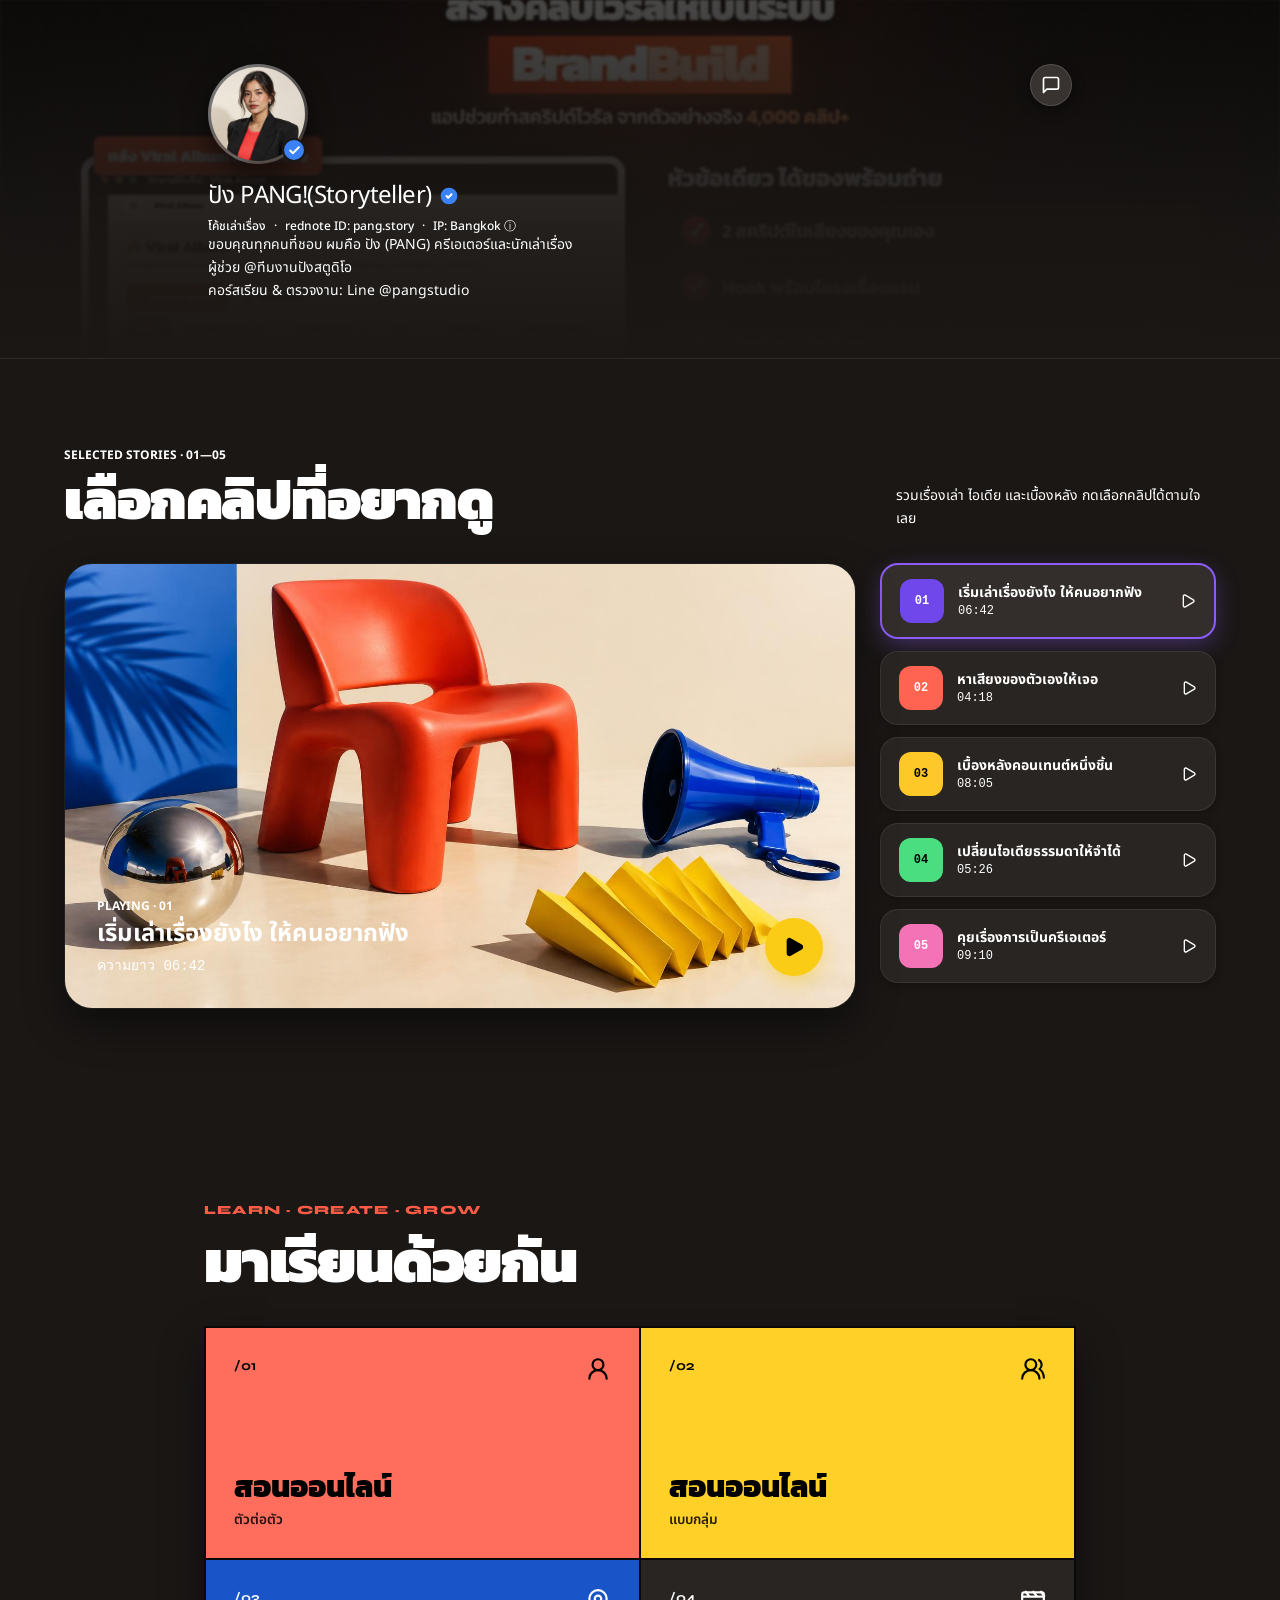
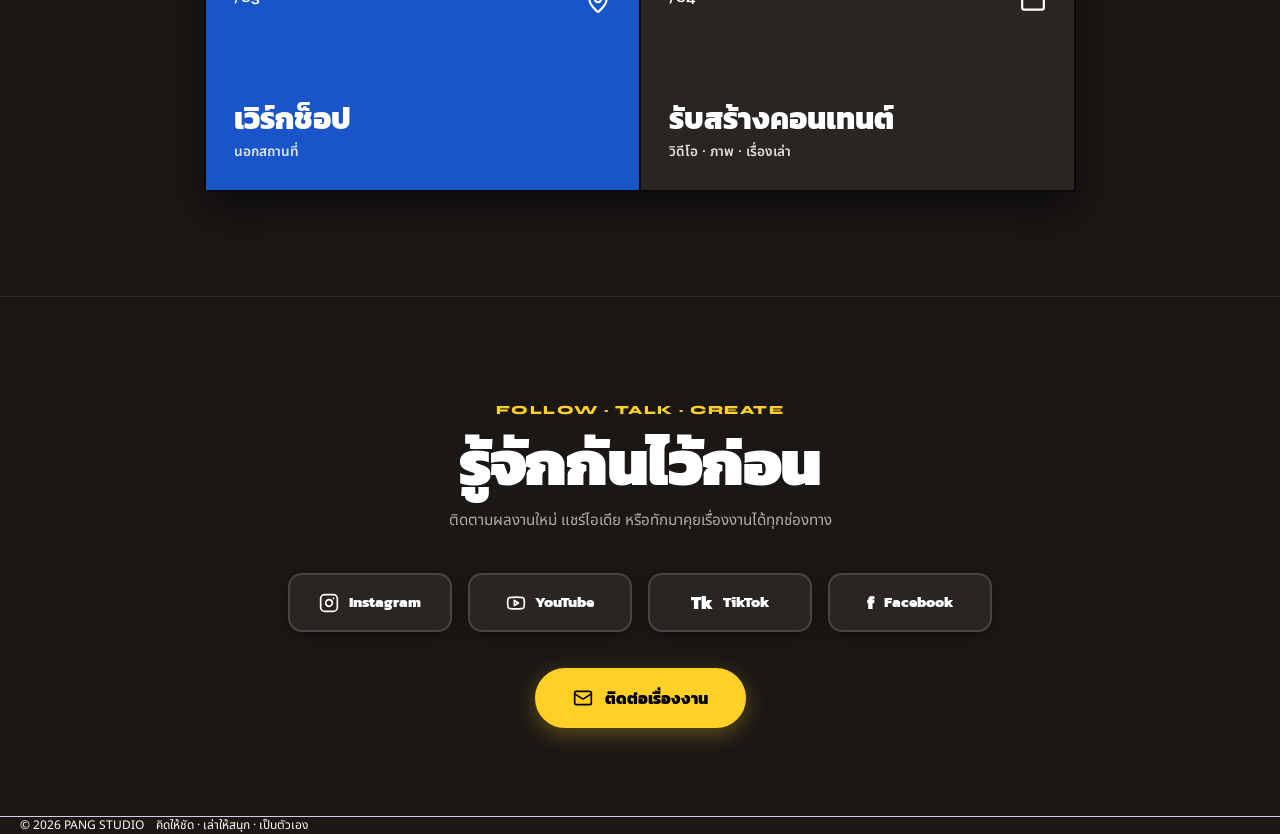
==== commit 53465f2a: "style: switch video clips, services and contact sections to dark theme Co-Authored-By: Claude Sonnet" ====
--- a/index.html
+++ b/index.html
@@ -41,8 +41,8 @@
     }
 
     body {
-      background-color: #ffffff;
-      color: #111111;
+      background-color: var(--rednote-dark-bg);
+      color: #ffffff;
       font-family: var(--font-thai);
       margin: 0;
       padding: 0;
@@ -154,14 +154,19 @@
 
     /* 2. Video Section (Matching Screenshot 1 / design-your-story-palette) */
     .video-section-wrap {
-      background-color: #f5f3ff;
-      color: #111111;
+      background-color: var(--rednote-dark-bg);
+      color: #ffffff;
       padding: 4.5rem 1.25rem;
     }
     @media (min-width: 768px) {
       .video-section-wrap {
         padding: 5.5rem 2rem;
       }
+    }
+    .video-section-wrap h2 {
+      font-size: clamp(2rem, 5vw, 3.5rem);
+      line-height: 1.1;
+      letter-spacing: -0.02em;
     }
     .video-grid-layout {
       display: grid;
@@ -179,7 +184,8 @@
       border-radius: 28px;
       overflow: hidden;
       background-color: #0d0c0a;
-      box-shadow: 0 16px 36px rgba(124, 58, 237, 0.12);
+      box-shadow: 0 16px 40px rgba(0, 0, 0, 0.45);
+      border: 1px solid rgba(255, 255, 255, 0.08);
       display: flex;
     }
     .video-player-box img {
@@ -212,25 +218,25 @@
       gap: 14px;
       padding: 14px 18px;
       border-radius: 18px;
-      background-color: #ffffff;
-      border: 1.5px solid rgba(112, 71, 235, 0.12);
-      color: #111111;
+      background-color: var(--rednote-card-bg);
+      border: 1.5px solid rgba(255, 255, 255, 0.08);
+      color: #ffffff;
       text-align: left;
       cursor: pointer;
       transition: all 0.2s ease;
       width: 100%;
-      box-shadow: 0 2px 6px rgba(0, 0, 0, 0.02);
+      box-shadow: 0 2px 8px rgba(0, 0, 0, 0.25);
     }
     .palette-clip-btn:hover {
-      background-color: #ffffff;
-      border-color: rgba(112, 71, 235, 0.4);
+      background-color: #332e2b;
+      border-color: rgba(167, 139, 250, 0.55);
       transform: translateY(-1px);
-      box-shadow: 0 6px 16px rgba(112, 71, 235, 0.08);
+      box-shadow: 0 6px 16px rgba(0, 0, 0, 0.35);
     }
     .palette-clip-btn.active {
-      background-color: #ffffff;
-      border: 2px solid #7047eb !important;
-      box-shadow: 0 8px 24px -2px rgba(112, 71, 235, 0.18) !important;
+      background-color: #332e2b;
+      border: 2px solid #8b5cf6 !important;
+      box-shadow: 0 8px 24px -2px rgba(139, 92, 246, 0.35) !important;
     }
 
     /* Clip Badges Exactly from Screenshot 1 */
@@ -281,24 +287,24 @@
       font-size: clamp(2.25rem, 5vw, 3.75rem);
       font-weight: 900;
       letter-spacing: -0.02em;
-      color: #111111;
+      color: #ffffff;
       line-height: 1.1;
       margin-bottom: 2rem;
     }
     .d77-grid {
       display: grid;
       grid-template-columns: repeat(2, minmax(0, 1fr));
-      border-top: 2px solid #000000;
-      border-left: 2px solid #000000;
-      background-color: #000000;
-      box-shadow: 6px 6px 0 rgba(0, 0, 0, 0.1);
+      border-top: 2px solid #0a0908;
+      border-left: 2px solid #0a0908;
+      background-color: #0a0908;
+      box-shadow: 0 18px 40px rgba(0, 0, 0, 0.45);
     }
     .d77-cell {
       position: relative;
       display: block;
       min-height: 11.5rem;
-      border-right: 2px solid #000000;
-      border-bottom: 2px solid #000000;
+      border-right: 2px solid #0a0908;
+      border-bottom: 2px solid #0a0908;
       padding: 1.25rem;
       text-decoration: none;
       transition: opacity 0.15s ease;
@@ -325,8 +331,8 @@
       color: #ffffff;
     }
     .d77-white {
-      background-color: #ffffff;
-      color: #000000;
+      background-color: var(--rednote-card-bg);
+      color: #ffffff;
     }
     .d77-cell-content {
       display: flex;
@@ -367,7 +373,8 @@
 
     /* 4. Cobalt Contact Section (รู้จักกันไว้ก่อน - Matching Screenshot 2 / design-your-story-77) */
     .cobalt-contact-wrap {
-      background-color: #1955c8;
+      background-color: var(--rednote-dark-bg);
+      border-top: 1px solid rgba(255, 255, 255, 0.08);
       color: #ffffff;
       padding: 5rem 1.25rem 4.5rem 1.25rem;
       text-align: center;
@@ -397,7 +404,7 @@
     }
     .cobalt-desc {
       font-size: 0.95rem;
-      color: rgba(255, 255, 255, 0.88);
+      color: rgba(255, 255, 255, 0.65);
       max-width: 32rem;
       margin: 0 auto 2.5rem auto;
       line-height: 1.5;
@@ -420,41 +427,44 @@
       align-items: center;
       justify-content: center;
       gap: 0.6rem;
-      background-color: #ffffff;
-      color: #000000;
+      background-color: var(--rednote-card-bg);
+      color: #ffffff;
       font-family: var(--font-display), 'Noto Sans Thai', sans-serif;
       font-weight: 800;
       font-size: 0.95rem;
       padding: 0.875rem 1rem;
-      border: 2px solid #000000;
-      box-shadow: 4px 4px 0 #000000;
+      border: 2px solid rgba(255, 255, 255, 0.14);
+      border-radius: 14px;
+      box-shadow: 0 4px 14px rgba(0, 0, 0, 0.3);
       text-decoration: none;
       transition: transform 0.1s ease, box-shadow 0.1s ease;
     }
     .cobalt-social-card:hover {
-      transform: translate(-2px, -2px);
-      box-shadow: 6px 6px 0 #000000;
+      transform: translateY(-2px);
+      border-color: #ff6d5d;
+      box-shadow: 0 8px 20px rgba(0, 0, 0, 0.4);
     }
     .cobalt-cta-btn {
       display: inline-flex;
       align-items: center;
       justify-content: center;
       gap: 0.75rem;
-      background-color: #000000;
-      color: #ffffff;
+      background-color: #ffd027;
+      color: #000000;
       font-family: var(--font-display), 'Noto Sans Thai', sans-serif;
       font-weight: 800;
       font-size: 1rem;
       padding: 1rem 2.25rem;
-      border: 2px solid #000000;
-      box-shadow: 5px 5px 0 #ff6d5d;
+      border: 2px solid #ffd027;
+      border-radius: 9999px;
+      box-shadow: 0 6px 22px rgba(255, 208, 39, 0.3);
       text-decoration: none;
       transition: transform 0.1s ease, box-shadow 0.1s ease;
       cursor: pointer;
     }
     .cobalt-cta-btn:hover {
-      transform: translate(-2px, -2px);
-      box-shadow: 7px 7px 0 #ff6d5d;
+      transform: translateY(-2px);
+      box-shadow: 0 10px 28px rgba(255, 208, 39, 0.45);
     }
 
     /* Modal / Popup for Contact */
@@ -548,14 +558,14 @@
       <!-- Section Header -->
       <div class="mb-8 flex flex-col md:flex-row md:items-end justify-between gap-4">
         <div>
-          <p class="text-xs font-bold uppercase tracking-wider text-[#7c3aed]">
+          <p class="text-xs font-bold uppercase tracking-wider text-[#a78bfa]">
             SELECTED STORIES · 01—05
           </p>
-          <h2 class="mt-1.5 font-display text-3xl sm:text-4xl md:text-5xl font-black tracking-tight text-[#111111]">
+          <h2 class="mt-1.5 font-display text-3xl sm:text-4xl md:text-5xl font-black tracking-tight text-white">
             เลือกคลิปที่อยากดู
           </h2>
         </div>
-        <p class="max-w-xs text-sm leading-relaxed text-[#52525b]">
+        <p class="max-w-xs text-sm leading-relaxed text-white/60">
           รวมเรื่องเล่า ไอเดีย และเบื้องหลัง กดเลือกคลิปได้ตามใจเลย
         </p>
       </div>
@@ -609,7 +619,7 @@
   </section>
 
   <!-- 3. Services 2x2 Grid (มาเรียนด้วยกัน - ตรงตาม Screenshot 2 / design-your-story-77) -->
-  <section class="bg-white">
+  <section class="bg-[#13110f]">
     <div class="d77-services-wrap">
       <p class="d77-kicker">LEARN · CREATE · GROW</p>
       <h2 class="d77-title">มาเรียนด้วยกัน</h2>
@@ -803,10 +813,10 @@
               ${clip.id}
             </span>
             <div class="min-w-0 flex-1">
-              <span class="line-clamp-1 block text-sm font-bold text-[#18181b]">${clip.title}</span>
-              <span class="mt-0.5 block text-xs text-gray-500 font-mono">${clip.duration}</span>
-            </div>
-            <svg xmlns="http://www.w3.org/2000/svg" width="16" height="16" viewBox="0 0 24 24" fill="none" stroke="currentColor" stroke-width="2" stroke-linecap="round" stroke-linejoin="round" class="shrink-0 text-[#7047eb] ml-auto"><path d="M5 5a2 2 0 0 1 3.008-1.728l11.997 6.998a2 2 0 0 1 .003 3.458l-12 7A2 2 0 0 1 5 19z"/></svg>
+              <span class="line-clamp-1 block text-sm font-bold text-white">${clip.title}</span>
+              <span class="mt-0.5 block text-xs text-white/50 font-mono">${clip.duration}</span>
+            </div>
+            <svg xmlns="http://www.w3.org/2000/svg" width="16" height="16" viewBox="0 0 24 24" fill="none" stroke="currentColor" stroke-width="2" stroke-linecap="round" stroke-linejoin="round" class="shrink-0 text-[#a78bfa] ml-auto"><path d="M5 5a2 2 0 0 1 3.008-1.728l11.997 6.998a2 2 0 0 1 .003 3.458l-12 7A2 2 0 0 1 5 19z"/></svg>
           </button>
         `;
       }).join('');
